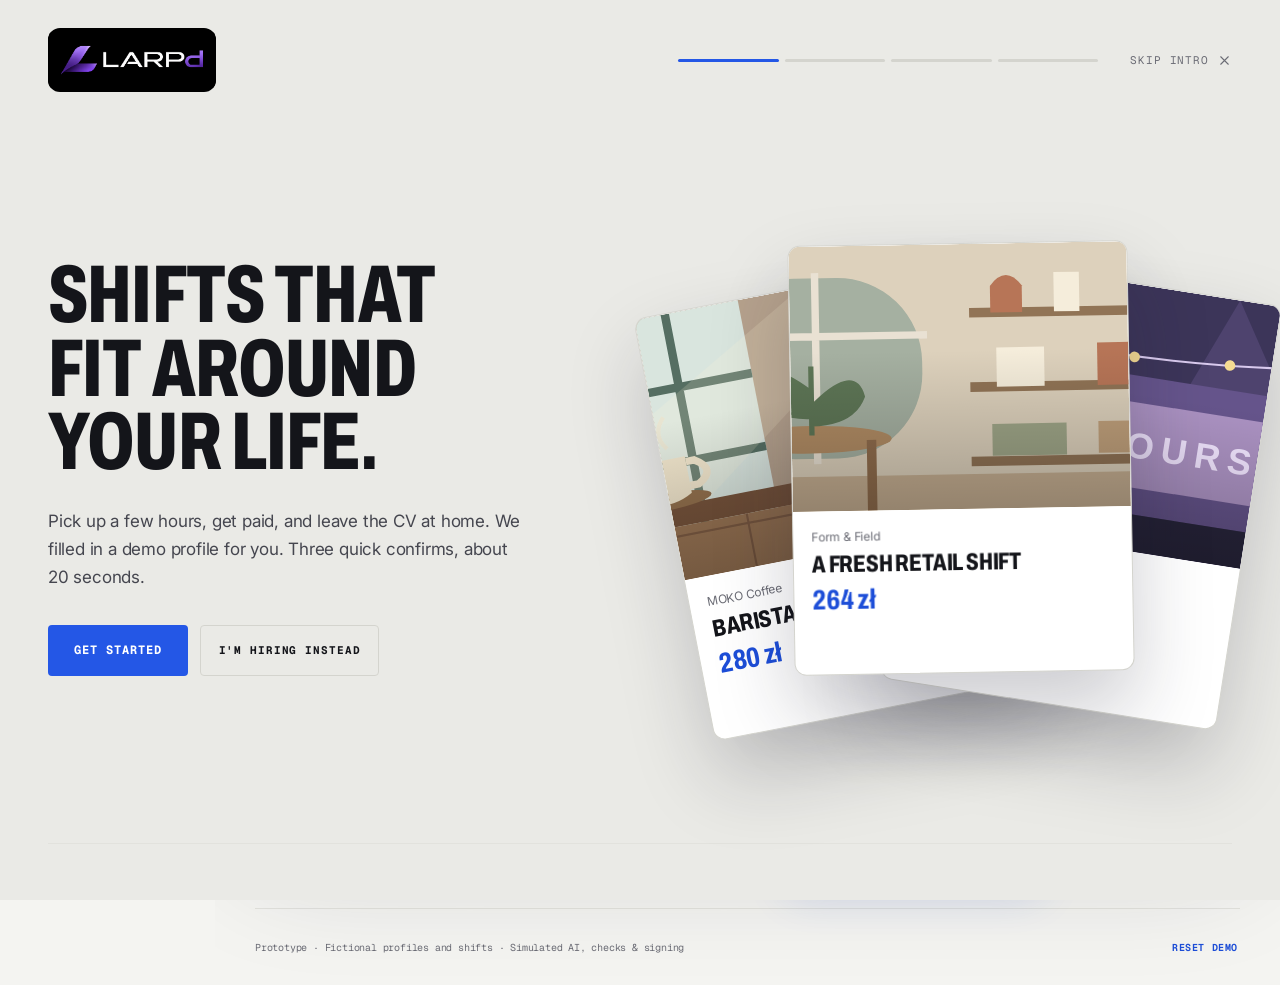
==== Jobex-prototype.html @ c3010f40 "Draw phone hero decoration without iOS emoji rendering" ====
<!doctype html><html lang="en"><head><meta charset="utf-8"><meta name="viewport" content="width=device-width,initial-scale=1"><meta name="theme-color" content="#f4f4f1"><script>let jobexTheme=null;try{jobexTheme=localStorage.getItem('jobex-theme')}catch{}if(jobexTheme!=='dark')document.documentElement.dataset.theme='light'</script><link rel="preconnect" href="https://fonts.googleapis.com"><link rel="preconnect" href="https://fonts.gstatic.com" crossorigin><link rel="stylesheet" href="https://fonts.googleapis.com/css2?family=Archivo:wdth,wght@62..125,400..900&family=Geist+Mono:wght@400..700&family=Inter:wght@400..800&display=swap"><title>LARPd — Your next shift starts here.</title><style>
:root{--bg:#f6f5fa;--white:#fff;--ink:#232136;--muted:#858294;--purple:#7657e8;--pale:#eeebfc;--lime:#d8fa83;--border:#e9e7ef;--green:#3b7254;--radius:22px}*{box-sizing:border-box}body{margin:0;background:var(--bg);font-family:Inter,-apple-system,BlinkMacSystemFont,'Segoe UI',sans-serif;color:var(--ink);font-size:14px;letter-spacing:-.2px}button,input,textarea,select{font:inherit}button{cursor:pointer;border:0;color:inherit}button:disabled{opacity:.45;cursor:not-allowed}button:focus-visible,a:focus-visible{outline:3px solid #9c7fff;outline-offset:4px}button,a,input,select,textarea{-webkit-tap-highlight-color:transparent}a{color:var(--purple)}h1,h2,h3,p{margin-top:0}h1{font-size:38px;line-height:1.15;letter-spacing:-1.8px;font-weight:750;margin-bottom:12px}h2{font-size:23px;letter-spacing:-.8px}h3{font-size:16px;letter-spacing:-.4px}p{line-height:1.6}svg{display:block}.icon{width:20px;height:20px;display:inline-block;vertical-align:middle;flex-shrink:0;fill:none;stroke:currentColor;stroke-width:1.7;stroke-linecap:round;stroke-linejoin:round}.app-shell{display:grid;grid-template-columns:215px 1fr;min-height:100vh}.sidebar{position:sticky;top:0;height:100vh;border-right:1px solid var(--border);padding:35px 22px 22px;display:flex;flex-direction:column;background:white}.logo{font-size:33px;font-weight:850;letter-spacing:-1.8px;display:flex;align-items:center;gap:7px}.logo-mark{width:32px;height:34px;background:var(--purple);border-radius:9px;display:grid;place-items:center;color:var(--lime);transform:rotate(-9deg);font-size:26px}.side-label{font-size:10px;letter-spacing:1.7px;color:#a3a0ad;font-weight:700;margin:48px 12px 16px}.nav{display:flex;flex-direction:column;gap:6px}.nav button{background:transparent;padding:13px 14px;display:flex;gap:12px;align-items:center;color:#817d90;text-align:left;border-radius:12px;font-size:13px;font-weight:600}.nav button.active{background:var(--pale);color:var(--purple)}.nav-count{margin-left:auto;background:var(--purple);color:white;font-size:10px;padding:3px 6px;border-radius:6px}.side-note{margin-top:auto;border-radius:16px;background:#f4f1ff;padding:17px;font-size:12px;line-height:1.6}.side-note strong{display:block;margin:8px 0}.side-note p{color:var(--muted);margin:0}.identity{display:flex;gap:10px;align-items:center;border-top:1px solid var(--border);padding-top:20px;margin-top:20px;font-size:12px}.avatar{background:#e9d9c8;color:#6b5449;border-radius:50%;display:grid;place-items:center;font-weight:700;width:38px;height:38px;flex-shrink:0}.identity small{display:block;color:var(--muted);font-size:10px;margin-top:4px}.workspace{min-width:0}header{height:86px;padding:0 40px;display:flex;align-items:center;justify-content:space-between;gap:18px;border-bottom:1px solid var(--border);background:#ffffffb8}.breadcrumb{font-size:12px;color:var(--muted)}.breadcrumb b{color:var(--ink);font-weight:500}.role-toggle{background:#eeedf3;display:flex;padding:4px;border-radius:11px;gap:4px}.role-toggle button{padding:9px 15px;border-radius:8px;background:transparent;font-size:12px;color:var(--muted);font-weight:600}.role-toggle button.active{background:white;box-shadow:0 2px 5px #2421300b;color:var(--ink)}.top-actions{display:flex;align-items:center;gap:20px}.reset-top{gap:7px}.reset-top .icon{width:16px;height:16px}.live-label{font-size:10px;color:#817c8d;letter-spacing:1px;white-space:nowrap}.live-label:before{content:'';display:inline-block;width:6px;height:6px;background:#a6bc6a;border-radius:50%;margin-right:7px}main{max-width:1400px;margin:auto;padding:35px 40px}.heading{display:flex;align-items:center;justify-content:space-between;gap:15px;margin-bottom:27px}.heading p{color:var(--muted);font-size:13px;margin:0}.eyebrow{text-transform:uppercase;letter-spacing:1.7px;font-size:10px;font-weight:750;color:var(--purple);margin-bottom:12px;display:block}.button{padding:12px 18px;background:var(--purple);color:white;border-radius:10px;font-weight:600;display:inline-flex;align-items:center;justify-content:center;gap:8px;font-size:12px;line-height:1.4}.button.light{background:white;color:var(--ink);border:1px solid var(--border)}.button.lime{background:var(--lime);color:#27331c}.button.subtle{background:var(--pale);color:var(--purple)}.button.dark{background:var(--ink);color:white}.button.small{padding:8px 12px;font-size:11px}.button.full{width:100%}.text-button{background:none;color:var(--purple);font-weight:650;font-size:11px;padding:5px 0}.discovery{display:grid;grid-template-columns:minmax(360px,1fr) 290px;gap:28px;max-width:1060px}.feed{min-width:0}.filterbar{display:flex;gap:7px;margin-bottom:20px;flex-wrap:wrap}.chip{border:1px solid var(--border);background:white;color:#777181;border-radius:22px;padding:9px 15px;font-size:11px;display:inline-flex;align-items:center;gap:5px}.chip.active{background:var(--ink);color:white;border-color:var(--ink)}.job-wrap{max-width:540px;margin:auto;position:relative;padding-bottom:9px}.job-wrap:after{content:'';position:absolute;bottom:0;left:15px;right:15px;height:30px;background:#e9e4f6;border:1px solid #ddd7eb;border-radius:0 0 23px 23px;z-index:0}.job-card{position:relative;z-index:1;background:white;border-radius:var(--radius);overflow:hidden;border:1px solid var(--border);box-shadow:0 12px 30px #2a20400a;touch-action:pan-y}.scene{height:220px;background:#e1c9ad;position:relative;overflow:hidden}.scene>svg{width:100%;height:100%}.scene-top{position:absolute;top:16px;left:18px;right:18px;display:flex;align-items:center;justify-content:space-between;gap:10px}.badge{font-size:10px;font-weight:650;border-radius:6px;padding:7px 10px;display:inline-flex;gap:5px;align-items:center;background:var(--pale);color:var(--purple)}.badge.white{background:#fffef3eb;color:#4f4b36}.badge.green{background:#edf5e7;color:var(--green)}.badge.lime{background:var(--lime);color:#344820}.badge.orange{background:#fff1df;color:#a37032}.scene-caption{position:absolute;bottom:14px;left:18px;color:#fff9eb;font-size:10px;letter-spacing:2px;font-weight:700}.save-btn{width:32px;height:32px;background:#ffffffec;border-radius:50%;display:grid;place-items:center;color:var(--ink)}.card-content{padding:23px 25px 20px}.company{display:flex;gap:8px;align-items:center;color:#8a8593;font-size:11px;margin-bottom:10px}.company .icon{width:14px;height:14px;color:var(--purple)}.job-title{display:flex;justify-content:space-between;gap:15px;align-items:start}.job-title h2{font-size:29px;margin-bottom:8px;line-height:1.1}.rate{font-size:25px;font-weight:750;white-space:nowrap;letter-spacing:-1px}.rate small{font-size:10px;display:block;color:var(--muted);font-weight:400;letter-spacing:0;text-align:right;margin-top:4px}.meta{display:flex;flex-wrap:wrap;gap:15px;color:#7f788c;font-size:11px;margin-top:10px}.meta span{display:flex;gap:6px;align-items:center}.meta .icon{width:15px;height:15px}.job-info{display:grid;grid-template-columns:1fr 1fr;background:#faf9fc;border:1px solid #f1eff5;border-radius:12px;margin:18px 0 15px;padding:14px}.job-info>div+div{border-left:1px solid var(--border);padding-left:18px}.mini-label{font-size:10px;color:var(--muted);display:block;margin-bottom:6px}.job-info b{font-size:12px}.taglist{display:flex;flex-wrap:wrap;gap:6px}.tag{font-size:10px;border:1px solid var(--border);border-radius:5px;padding:5px 8px;color:#827b8c}.ai-reason{font-size:11px;background:#f4f1fe;color:#75678f;display:flex;gap:8px;line-height:1.5;padding:11px 13px;border-radius:9px;margin-top:17px}.ai-reason .icon{color:var(--purple);width:17px;height:17px;margin-top:2px}.swipe-actions{display:flex;justify-content:center;align-items:center;gap:20px;margin-top:24px}.round{border:1px solid var(--border);border-radius:50%;width:52px;height:52px;display:grid;place-items:center;background:white;box-shadow:0 3px 5px #21113103}.round.like{width:64px;height:64px;background:var(--purple);border-color:var(--purple);color:white;box-shadow:0 7px 20px #7657e832}.round.like .icon{width:28px;height:28px}.round.skip .icon{width:24px;height:24px}.action-label{font-size:9px;color:var(--muted);text-align:center;margin-top:9px}.swipe-hint{text-align:center;margin:17px 0;color:#a19aac;font-size:10px}.panel{background:white;border:1px solid var(--border);border-radius:18px;padding:22px}.panel+.panel{margin-top:18px}.panel-head{display:flex;justify-content:space-between;align-items:center;gap:8px;margin-bottom:20px}.panel-head h3{margin:0}.availability{background:#f0edfb;border-color:#e5dff6}.switch{width:35px;height:21px;background:#b6b0c1;border-radius:20px;padding:3px;display:flex;align-items:center}.switch span{display:block;background:white;width:15px;height:15px;border-radius:50%;box-shadow:0 1px 3px #0002}.switch.on{background:var(--purple);justify-content:flex-end}.availability h3{font-size:14px}.status-line{display:flex;align-items:center;gap:7px;color:var(--purple);font-size:11px;margin-bottom:15px}.dot{width:6px;height:6px;border-radius:50%;background:currentColor}.schedule-line{display:flex;justify-content:space-between;font-size:11px;padding:10px 0;border-bottom:1px solid #e3ddef}.schedule-line:last-of-type{border:0}.panel-note{font-size:10px;line-height:1.6;color:var(--muted);margin:12px 0 0}.fit-row{display:flex;gap:12px;align-items:flex-start;margin-bottom:17px}.fit-row:last-child{margin:0}.fit-icon{background:#f5f4f9;border-radius:9px;padding:8px;color:var(--purple)}.fit-row b{font-size:11px;display:block;margin-bottom:4px}.fit-row p{font-size:10px;color:var(--muted);margin:0;line-height:1.5}.tip-panel{background:#262239;color:white;position:relative;overflow:hidden}.tip-panel h3{font-size:18px;line-height:1.4;margin:12px 0}.tip-panel p{font-size:11px;color:#bcb5cc}.tip-panel .eyebrow{color:var(--lime);font-size:9px}.tip-panel:after{content:'✳';position:absolute;right:-12px;bottom:-47px;font-size:150px;color:#39324e;z-index:0}.tip-panel>*{position:relative;z-index:1}.bottom-strip{display:flex;justify-content:space-between;align-items:center;margin-top:28px;border-top:1px solid var(--border);padding-top:20px;font-size:10px;color:var(--muted);gap:20px}.bottom-strip button{font-size:10px}.empty{padding:70px 28px;text-align:center;background:white;border:1px dashed #d9d2e9;border-radius:20px}.empty h2{margin-top:15px}.empty p{color:var(--muted);font-size:13px;max-width:400px;margin:0 auto 20px}.empty-symbol{width:64px;height:64px;background:var(--pale);color:var(--purple);border-radius:20px;display:grid;place-items:center;margin:auto}.empty-symbol .icon{width:30px;height:30px}.stat-grid{display:grid;grid-template-columns:repeat(4,1fr);gap:16px;margin-bottom:25px}.stat{background:white;border:1px solid var(--border);border-radius:16px;padding:20px}.stat .value{font-size:27px;font-weight:750;margin:12px 0 7px}.stat small{color:var(--muted);font-size:10px}.stat em{font-size:10px;color:var(--purple);font-style:normal}.employer-grid{display:grid;grid-template-columns:1fr 310px;gap:24px}.request-row{padding:18px 0;border-bottom:1px solid var(--border);display:flex;justify-content:space-between;align-items:center;gap:12px}.request-row:first-child{padding-top:0}.request-row:last-child{border:0;padding-bottom:0}.request-row h3{margin:0 0 6px;font-size:14px}.request-row p{margin:0;font-size:11px;color:var(--muted)}.row-actions{display:flex;gap:8px;align-items:center;flex-wrap:wrap}.studio{display:grid;grid-template-columns:1.05fr .95fr;gap:26px}.studio textarea{min-height:170px;resize:vertical;line-height:1.7}.input-label{font-size:11px;font-weight:650;display:block;margin:16px 0 8px}input,textarea,select{width:100%;padding:11px 12px;border-radius:9px;border:1px solid #dedbe7;color:var(--ink);background:#fcfbfe;outline:none}input:focus,textarea:focus,select:focus{border-color:var(--purple);box-shadow:0 0 0 3px #7657e813}input[type=checkbox]{width:auto;accent-color:var(--purple)}input[type=range]{padding:0;accent-color:var(--purple)}.field-grid{display:grid;grid-template-columns:1fr 1fr;gap:0 14px}.draft-box{background:#faf9fd;border:1px dashed #d3cce5;border-radius:15px;padding:25px;min-height:300px}.example-chips{display:flex;gap:7px;flex-wrap:wrap;margin:12px 0}.example-chips button{background:var(--pale);color:var(--purple);border-radius:6px;font-size:10px;padding:7px 9px}.candidate{display:flex;gap:16px;padding:20px 0;border-bottom:1px solid var(--border);align-items:flex-start}.candidate:last-child{border:0}.candidate .avatar{width:48px;height:48px}.candidate-body{flex:1}.candidate h3{margin:0 0 6px;font-size:14px}.candidate p{font-size:11px;color:var(--muted);margin:0 0 9px}.score{font-size:19px;color:var(--purple);font-weight:750;text-align:right}.score small{display:block;font-size:9px;color:var(--muted);font-weight:400;margin-top:5px}.match-grid{display:grid;grid-template-columns:repeat(2,1fr);gap:18px}.match-card h3{margin:16px 0 7px;font-size:20px}.match-card p{font-size:12px;color:var(--muted)}.match-card .button{margin-top:15px}.progress{height:6px;border-radius:5px;background:#eeebf5;overflow:hidden;margin:18px 0 8px}.progress span{display:block;height:100%;background:var(--purple);border-radius:5px}.profile-grid{display:grid;grid-template-columns:1fr 1fr;gap:25px}.check-row{display:flex;gap:8px;align-items:center;font-size:12px;margin:12px 0;line-height:1.5}.check-row input{flex-shrink:0}.steps{display:flex;gap:10px;margin:20px 0}.steps span{flex:1;background:#f1edf8;border-radius:7px;padding:10px;font-size:10px;text-align:center;color:#8a7e9c}.steps span.done{background:#e9f3df;color:var(--green)}dialog{border:1px solid var(--border);border-radius:23px;width:600px;max-width:94vw;max-height:90vh;padding:28px;color:var(--ink);box-shadow:0 25px 100px #17102430}dialog::backdrop{background:#20192d80;backdrop-filter:blur(5px)}.modal-head{display:flex;justify-content:space-between;gap:20px;align-items:flex-start;margin-bottom:17px}.modal-head h2{margin:0;font-size:24px}.close{padding:7px;background:#f1eff6;border-radius:50%;display:grid;place-items:center}.close .icon{width:17px;height:17px}.messages{max-height:260px;overflow:auto;display:flex;flex-direction:column;gap:10px;margin:20px 0}.bubble{align-self:flex-start;max-width:85%;background:#f0edf7;padding:12px 15px;border-radius:14px 14px 14px 3px;font-size:12px;line-height:1.6}.bubble.self{align-self:flex-end;background:var(--purple);color:white;border-radius:14px 14px 3px 14px}.bubble small{display:block;font-size:9px;opacity:.7;margin-bottom:5px}.message-form{display:flex;gap:8px}.contract-box{background:#faf9fc;border:1px solid var(--border);padding:20px;border-radius:13px;font-size:12px;line-height:1.7}.contract-row{display:flex;justify-content:space-between;gap:20px;padding:8px 0;border-bottom:1px solid var(--border)}.contract-row span{color:var(--muted)}.contract-row b{text-align:right;font-weight:600}.warning{font-size:10px;line-height:1.6;color:#857347;background:#faf4e7;padding:11px;border-radius:8px;margin:15px 0}.toast{position:fixed;left:50%;bottom:25px;transform:translateX(-50%);background:#282337;color:white;box-shadow:0 8px 30px #241b3d30;border-radius:12px;padding:14px 22px;z-index:10;font-size:12px;max-width:90vw;line-height:1.5}.rating-buttons{display:flex;gap:8px;margin:18px 0}.rating-buttons button{font-size:25px;background:#f3f0fa;border-radius:9px;width:45px;height:45px;color:#a79caf}.rating-buttons button.selected{background:#eee6ff;color:var(--purple)}.analytics-bars>div{display:grid;grid-template-columns:100px 1fr 35px;align-items:center;gap:15px;margin:20px 0;font-size:11px}.analytics-bars .progress{margin:0;height:13px}.mobile-brand{display:none}.mobile-nav{display:none}.duration{font-size:10px;color:var(--muted)}.fade{animation:fade .3s ease}@keyframes fade{from{opacity:0;transform:translateY(7px)}to{opacity:1;transform:translateY(0)}}@media(min-width:1450px){main{padding-top:43px}.scene{height:250px}.discovery{gap:40px;grid-template-columns:minmax(400px,1fr) 310px}}@media(max-width:1100px){.app-shell{grid-template-columns:175px 1fr}.sidebar{padding:30px 14px}.discovery{grid-template-columns:minmax(300px,1fr) 245px;gap:19px}main{padding:27px 25px}header{padding:0 25px}.live-label{display:none}.panel{padding:18px}.employer-grid{grid-template-columns:1fr}.studio{grid-template-columns:1fr 1fr}.heading h1{font-size:32px}}@media(max-width:900px){.app-shell{grid-template-columns:75px 1fr}.sidebar{padding:25px 10px}.sidebar .logo{justify-content:center}.logo-word,.side-label,.nav-label,.side-note,.identity,.nav-count{display:none}.nav{margin-top:50px}.nav button{justify-content:center;padding:15px}.discovery{grid-template-columns:1fr 230px;gap:18px}.card-content{padding:20px}.job-title h2{font-size:25px}.rate{font-size:22px}.scene{height:200px}.stat-grid{grid-template-columns:repeat(2,1fr)}}@media(max-width:720px){.app-shell{display:block}.sidebar{display:none}header{height:73px;padding:0 18px}.breadcrumb{display:none}.mobile-brand{display:flex;font-size:24px}.mobile-brand .logo-mark{width:25px;height:27px;font-size:21px}.role-toggle button{padding:8px 11px;font-size:11px}.top-actions{gap:8px}.reset-top{width:44px;padding:0;gap:0}.reset-top .reset-label{display:none}.reset-top .icon{width:18px;height:18px}main{padding:25px 17px 85px}.heading{align-items:flex-start;margin-bottom:22px}.heading h1{font-size:30px;letter-spacing:-1.3px}.heading p{font-size:12px}.heading>.button{padding:10px;font-size:10px}.heading>.button .icon{width:14px}.eyebrow{font-size:9px}.discovery{display:flex;flex-direction:column}.discovery>aside{display:grid;grid-template-columns:1fr 1fr;gap:12px}.discovery>aside .panel{margin:0}.discovery>aside .tip-panel{grid-column:1/-1}.scene{height:215px}.job-card{max-width:500px;margin:auto}.filterbar{gap:6px}.chip{font-size:10px;padding:9px 12px}.panel{padding:18px}.mobile-nav{display:flex;position:fixed;bottom:0;left:0;right:0;z-index:4;background:#fff;border-top:1px solid var(--border);justify-content:space-around;padding:10px 5px max(10px,env(safe-area-inset-bottom))}.mobile-nav button{display:flex;align-items:center;flex-direction:column;gap:5px;background:transparent;font-size:9px;color:var(--muted);padding:3px 10px}.mobile-nav button.active{color:var(--purple)}.studio,.profile-grid,.match-grid{grid-template-columns:1fr}.stat{padding:15px}.stat-grid{gap:10px}.stat .value{font-size:24px}.request-row{align-items:flex-start;flex-direction:column}.candidate{gap:10px}.candidate .avatar{width:36px;height:36px}.bottom-strip{align-items:flex-start;font-size:9px}.job-info{padding:12px}.contract-row{font-size:11px;gap:8px}dialog{padding:22px}.field-grid{gap:0 10px}.schedule-line{font-size:10px}.fit-row{gap:8px}.fit-icon{padding:6px}.discovery>aside .panel-head h3{font-size:12px}}

.larp-hero{background:#20212b;color:#fff;border-radius:24px;padding:32px;position:relative;overflow:hidden;margin-bottom:24px}.larp-hero:after{content:'✳';position:absolute;font-size:280px;right:-30px;top:-70px;color:#d8fa8318;pointer-events:none}.larp-hero h1{max-width:650px;font-size:40px}.larp-hero .eyebrow{color:#d8fa83}.larp-hero p{color:#c4c1cf}.larp-number{font-size:65px;font-weight:850;letter-spacing:-4px;color:#d8fa83}.larp-layout{display:grid;grid-template-columns:1.5fr 1fr;gap:22px}.larp-goal{background:#f0edfb;border-radius:12px;padding:14px;margin-top:16px;font-size:12px}.larp-goal strong{display:block;font-size:17px;margin:6px 0}.larp-goal small{display:block;color:#82798f;line-height:1.5}.larp-jobs{display:grid;grid-template-columns:repeat(3,1fr);gap:15px;margin:22px 0}.larp-job{border:1px solid var(--border);background:#fff;border-radius:18px;overflow:hidden}.larp-art{height:145px;background:radial-gradient(ellipse at 75% 20%,#b8a4ed,transparent 55%),linear-gradient(135deg,#242032,#64516d);display:flex;align-items:end;padding:20px;color:#d8fa83;font-size:48px}.larp-job:nth-child(2) .larp-art{background:radial-gradient(ellipse at 25% 20%,#e7b17e,transparent 55%),#32302b}.larp-job:nth-child(3) .larp-art{background:radial-gradient(ellipse at 75% 10%,#75a9b6,transparent 55%),#203139}.larp-job-body{padding:20px}.larp-job h3{font-size:20px}.larp-job p{color:var(--muted);font-size:12px}.story{max-width:310px;min-height:480px;margin:16px auto;padding:28px;border-radius:22px;background:radial-gradient(ellipse at 100% 20%,#8963de99,transparent 60%),#191820;color:white;display:flex;flex-direction:column;justify-content:space-between;position:relative;overflow:hidden}.story.lime{background:radial-gradient(ellipse at 80% 20%,#c3e786,transparent 65%),#dcf7b3;color:#202623}.story .story-title{font-size:49px;line-height:.96;letter-spacing:-3px;font-weight:850;margin:30px 0}.story .story-ring{width:140px;height:140px;border:1px solid currentColor;border-radius:50%;display:grid;place-content:center;transform:rotate(-12deg);font-size:28px;font-weight:800;margin:15px auto}.story small{letter-spacing:2px;font-size:9px}.story p{font-size:12px}.story .story-bottom{border-top:1px solid #ffffff55;padding-top:15px;display:flex;justify-content:space-between}.larp-admin{margin-top:25px;border:1px dashed #c1b6dc;border-radius:14px;padding:20px;background:#f8f5ff}.larp-admin summary{cursor:pointer;font-weight:650}.larp-admin form{display:flex;align-items:end;gap:10px;flex-wrap:wrap}.larp-admin input{max-width:220px}.larp-goals{display:flex;gap:10px;flex-wrap:wrap;margin:15px 0}.larp-goals button{border:1px solid var(--border);border-radius:12px;padding:13px;background:#fff}.larp-goals button.active{background:var(--pale);border-color:var(--purple)}@media(max-width:720px){.larp-layout,.larp-jobs{grid-template-columns:1fr}.larp-hero{padding:24px}.larp-hero h1{font-size:36px}.mobile-nav button{font-size:9px}.larp-number{font-size:52px}}

.lore-studio{margin:24px 0;display:grid;grid-template-columns:1.2fr 1fr;gap:20px}.lore-console{background:#eeebfc;padding:26px;border-radius:20px}.lore-caption{font-size:25px;letter-spacing:-.8px;line-height:1.3;min-height:100px;margin:20px 0}.lore-scale{display:flex;justify-content:space-between;font-size:11px;margin:12px 0}.lore-level{font-size:10px;letter-spacing:2px;color:var(--purple);font-weight:750}.lore-title-list{display:flex;flex-wrap:wrap;gap:8px;margin-top:18px}.lore-title-list button{padding:10px 13px;border:1px solid var(--border);border-radius:10px;background:white;text-align:left;font-size:12px}.lore-title-list button.active{background:var(--ink);color:var(--lime)}.lore-timeline{border-left:2px solid #ddd5f4;margin:18px 0 12px 9px;padding-left:24px}.lore-entry{position:relative;padding:4px 0 24px}.lore-entry:before{content:'';position:absolute;left:-31px;top:8px;width:12px;height:12px;border-radius:50%;background:var(--purple);border:2px solid white}.lore-entry h3{margin:8px 0;font-size:18px}.lore-entry p{font-size:12px;color:var(--muted)}.lore-arc{border-radius:14px;background:#252435;color:#fff;padding:20px;margin-top:18px}.lore-arc .eyebrow{color:var(--lime)}@media(max-width:720px){.lore-studio{grid-template-columns:1fr}.lore-caption{font-size:22px}}

/* Usability pass: readable secondary text, comfortable targets, visible focus. */
:root{--muted:#686374;--purple:#6340d5}html{scroll-padding-bottom:100px}button,input,select,textarea,summary{scroll-margin:90px 0 110px}button:focus-visible,summary:focus-visible,input:focus-visible,select:focus-visible,textarea:focus-visible{outline:3px solid #5130ae;outline-offset:3px}.panel-note,.duration,.mini-label,.tag,.company,.meta,.swipe-hint{font-size:12px;color:#686374}.eyebrow{font-size:11px}.button,.chip{min-height:44px}.text-button{min-height:36px;padding:8px 2px}.save-btn,.close{width:44px;height:44px}.switch{min-width:44px;min-height:28px}.identity small{max-width:128px;line-height:1.4;overflow-wrap:anywhere}.skip-link{position:fixed;top:-100px;left:15px;background:white;color:#32205d;padding:14px;z-index:30;border:2px solid var(--purple)}.skip-link:focus{top:10px}.search-tools{display:flex;gap:12px;align-items:end;margin-bottom:22px;flex-wrap:wrap}.search-tools>div:first-child{flex:1;min-width:200px}.search-tools label{display:block;font-size:12px;font-weight:600;margin-bottom:7px}.search-tools select{min-height:44px}.job-title h2{overflow-wrap:anywhere}.larp-goal{margin-top:18px}.larp-goal small{color:#686374}.lore-level{line-height:1.5}.nav button,.mobile-nav button{color:#686374}.toast{max-width:min(90vw,460px);line-height:1.6}.mobile-nav{padding-bottom:env(safe-area-inset-bottom)}@media(max-width:720px){input,textarea,select{font-size:16px}.toast{bottom:calc(88px + env(safe-area-inset-bottom))}.mobile-nav button{min-height:58px;min-width:44px}main{padding-bottom:calc(110px + env(safe-area-inset-bottom))}.search-tools>div{width:100%}.search-tools>.button{flex:1}.heading{flex-wrap:wrap}.job-title h2{font-size:24px}.discovery>aside{grid-template-columns:1fr}.lore-title-list button{min-height:44px}dialog{padding:20px;max-height:85dvh}.story{min-height:440px}.story .story-title{font-size:42px}}@media(prefers-reduced-motion:reduce){*,*:before,*:after{animation:none!important;transition:none!important;scroll-behavior:auto!important}}
.search-disclosure{margin:0 0 20px;border:1px solid var(--border);border-radius:12px;background:white;padding:12px 16px}.search-disclosure summary{cursor:pointer;min-height:24px;font-weight:600;font-size:13px}.search-disclosure .search-tools{margin:16px 0 0}
.payday-hero{background:#152f30;color:#fff;padding:30px;border-radius:22px;margin-bottom:24px;display:grid;grid-template-columns:1fr auto;gap:24px;align-items:center}.payday-hero .eyebrow{color:#b8edc5}.payday-hero h1{font-size:43px;max-width:550px}.payday-hero p{color:#c2d9d2;max-width:560px}.payday-orbit{width:155px;height:155px;border:1px solid #94c5af66;border-radius:50%;display:grid;place-content:center;text-align:center;background:radial-gradient(circle,#c2f5cd15,transparent)}.payday-orbit b{font-size:36px;color:#d8fa83}.payday-orbit small{font-size:10px;letter-spacing:1px;margin-top:8px}.payday-grid{display:grid;grid-template-columns:300px 1fr;gap:24px;align-items:start}.payday-controls{position:sticky;top:20px}.payday-stats{display:grid;grid-template-columns:repeat(3,1fr);gap:10px;margin:18px 0}.payday-stats>div{background:#f4f7f5;padding:16px;border-radius:12px}.payday-stats b{display:block;font-size:23px}.payday-stats small{display:block;color:var(--muted);font-size:11px;margin-top:5px}.payday-row{display:grid;grid-template-columns:1fr auto;gap:14px;padding:18px 0;border-bottom:1px solid var(--border)}.payday-row:last-child{border-bottom:0}.payday-row>.badge,.payday-row>.button{align-self:center}.payday-orbit small{font-size:9px;letter-spacing:.5px}.payday-row h3{margin:0 0 8px}.payday-row p{margin:0;font-size:12px;color:var(--muted)}.payday-row .row-actions{margin-top:12px}.payday-date{font-size:11px;font-weight:750;letter-spacing:1px;color:#326354;margin-top:24px}.payday-note{background:#f0f5ef;border:1px solid #d5e3d1;border-radius:12px;padding:15px;font-size:12px;line-height:1.6}.payday-empty{padding:25px;text-align:center;border:1px dashed #c6d6cd;border-radius:12px;color:#5a7065}.mobile-nav{overflow-x:auto;justify-content:space-around}.mobile-nav button{flex:1;white-space:nowrap}@media(max-width:900px){.payday-grid{grid-template-columns:1fr}.payday-controls{position:static}}@media(max-width:720px){.payday-hero{padding:24px;grid-template-columns:1fr}.payday-hero h1{font-size:34px}.payday-orbit{display:none}.payday-stats>div{padding:12px}.payday-stats b{font-size:20px}.mobile-nav button{font-size:8px;padding-left:4px;padding-right:4px;min-width:48px}.payday-row{grid-template-columns:1fr}.payday-row>.badge{justify-self:start}}
.goal-story-ring{position:relative;width:180px;height:180px;margin:20px auto;color:#d8fa83}.story.lime .goal-story-ring{color:#27523a}.goal-story-ring svg{width:100%;height:100%;display:block}.goal-story-ring>div{position:absolute;inset:0;display:flex;align-items:center;justify-content:center;flex-direction:column}.goal-story-ring b{font-size:clamp(21px,5vw,32px);letter-spacing:-1px;max-width:145px;overflow-wrap:anywhere;text-align:center}.goal-story-ring small{font-size:8px;letter-spacing:1px;margin-top:7px}.goal-story-label{text-align:center}.goal-story-label>b{font-size:18px}.goal-story-label p{margin:8px 0}.goal-story-label small{font-size:8px;letter-spacing:1px}/* Compact 9:16 story preview: sized like a share card rather than a full page. */.story{width:min(240px,100%);max-width:none;min-height:0;aspect-ratio:9/16;margin:12px auto;padding:14px;border-radius:18px}.story .story-title{font-size:30px;line-height:.92;letter-spacing:-2px;margin:10px 0 6px}.story small{font-size:7px;letter-spacing:1.4px}.story p{font-size:9px;line-height:1.35;margin:5px 0}.story .story-bottom{padding-top:9px;align-items:flex-end;gap:8px}.goal-story-ring{width:112px;height:112px;margin:6px auto}.goal-story-ring b{font-size:19px;max-width:90px;letter-spacing:-.5px}.goal-story-ring small{font-size:6px;letter-spacing:.7px;margin-top:3px}.goal-story-label>b{font-size:12px}.goal-story-label p{margin:3px 0}.goal-story-label small{font-size:6px;letter-spacing:.7px}.goal-story-label p:last-child{font-size:7px!important;line-height:1.25!important;margin-top:4px!important}@media(max-width:720px){.story{min-height:0}}.brand-lockup{overflow:hidden;border-radius:12px;background:#000;flex-shrink:0}.brand-logo-image{display:block;width:168px;height:64px;background:#000 url("assets/larpd-logo-new.png") center/contain no-repeat}.mobile-brand.brand-lockup{display:none}.mobile-brand .brand-logo-image{width:105px;height:40px}@media(max-width:720px){.mobile-brand.brand-lockup{display:flex}.sidebar .brand-logo-image{display:none}}</style><style id="night-theme">
/* Night theme: dark editorial look (Archivo display, Geist Mono labels, hairline borders). Overrides the original light palette. */
:root{--bg:#0e0f12;--bg-deep:#0a0b0d;--surface:#16171b;--surface-2:#1e1f24;--white:var(--surface);--ink:#f2f1ee;--soft:#b4b3ba;--muted:#8f8e97;--border:#24252b;--line:#2f3037;--line-strong:#55565e;--accent:#2f62f0;--accent-text:#7ea3ff;--on-accent:#fff;--on-ink:#0b0b0c;--tint:#151a2b;--tint-line:#27324f;--purple:var(--accent-text);--pale:var(--tint);--lime:var(--accent);--green:#9ad6a4;--success-bg:#12251a;--warn:#f2c47c;--warn-bg:#2a2112;--danger:#ff7070;--danger-text:#ff9a9a;--danger-bg:#3a1f22;--sh:#0008;--sh-strong:#000c;--radius:12px;--display:Archivo,'Inter',system-ui,sans-serif;--mono:'Geist Mono',ui-monospace,SFMono-Regular,Menlo,Consolas,monospace;color-scheme:dark}
:root[data-theme=light]{--bg:#f4f4f1;--bg-deep:#eaeae6;--surface:#fff;--surface-2:#efefec;--ink:#14151a;--soft:#45464f;--muted:#6b6c75;--border:#e2e2dd;--line:#d4d4ce;--line-strong:#a9a9a2;--accent:#2457e6;--accent-text:#1d4ed8;--on-accent:#fff;--on-ink:#fff;--tint:#eaf0ff;--tint-line:#c9d6fb;--green:#1f7a45;--success-bg:#e3f3e8;--warn:#8a5a00;--warn-bg:#fbf0d9;--danger:#d93838;--danger-text:#b42323;--danger-bg:#fde7e7;--sh:#1a1d2e1f;--sh-strong:#1a1d2e38;color-scheme:light}
:root[data-theme=light] .deck-ghost svg{filter:saturate(.5);opacity:.45}
:root[data-theme=light] .deck-ghost{background:var(--surface-2)}
html.theme-anim *,html.theme-anim *:before,html.theme-anim *:after{transition:background-color .3s ease,color .3s ease,border-color .3s ease,fill .3s ease!important}
.theme-toggle{width:40px;height:40px;padding:0;border-radius:6px}
.theme-toggle .icon{width:18px;height:18px}
body{background:var(--bg);color:var(--ink)}
::selection{background:var(--accent);color:var(--on-accent)}
h1,h2,h3,.logo,.stat .value,.score,.rate{font-family:var(--display)}
h1{font-weight:650;letter-spacing:-.035em}h2{font-weight:620;letter-spacing:-.03em}
.eyebrow,.mini-label,.side-label,.live-label,.action-label,.scene-caption,.breadcrumb,.badge,.button,.chip,.tag,.nav-count,.text-button,.status-line,.bottom-strip,.swipe-hint{font-family:var(--mono)}
.eyebrow{color:var(--accent-text);letter-spacing:.14em;font-weight:500}
.panel-note,.duration,.mini-label,.tag,.company,.meta,.swipe-hint,.larp-goal small{color:var(--muted)}
.sidebar{background:var(--bg-deep);border-color:var(--border)}
.logo-mark{background:var(--accent);color:var(--on-accent);border-radius:6px}
.side-label{color:var(--muted)}
.nav button,.mobile-nav button{color:var(--muted);border-radius:6px}
.nav button:hover{color:var(--ink);background:var(--surface)}
.nav button.active{background:var(--surface);color:var(--ink);box-shadow:inset 2px 0 0 var(--accent)}
.nav-count{background:var(--accent);color:var(--on-accent);border-radius:3px}
.side-note{background:var(--surface);border:1px solid var(--border);border-radius:8px}
.avatar{background:var(--border);color:var(--ink)}
header{background:var(--bg);border-color:var(--border);position:sticky;top:0;z-index:6}
.breadcrumb b{color:var(--ink)}
.role-toggle{background:var(--surface);border:1px solid var(--border);border-radius:6px}
.role-toggle button{border-radius:4px;color:var(--muted)}
.role-toggle button.active{background:var(--ink);color:var(--on-ink);box-shadow:none}
.button{background:var(--ink);color:var(--on-ink);border-radius:4px;text-transform:uppercase;letter-spacing:.08em;font-weight:700;font-size:11px;transition:transform .15s,background .15s}
.button:hover:not(:disabled){transform:translateY(-1px)}
.button.light{background:transparent;color:var(--ink);border:1px solid var(--line)}
.button.light:hover{border-color:var(--line-strong)}
.button.subtle{background:var(--pale);color:var(--purple)}
.button.dark{background:var(--ink);color:var(--on-ink)}
.button.lime{background:var(--accent);color:var(--on-accent)}
.text-button{color:var(--accent-text);text-transform:uppercase;letter-spacing:.06em}
.chip{background:transparent;border-color:var(--line);color:var(--soft);border-radius:4px;text-transform:uppercase;letter-spacing:.06em}
.chip.active{background:var(--ink);color:var(--on-ink);border-color:var(--ink)}
.job-card,.panel,.stat,.empty,.larp-job,.search-disclosure,.lore-title-list button,.larp-goals button{background:var(--white);border-color:var(--border)}
.panel,.stat,.empty,.larp-job,.job-card{border-radius:10px}
.job-wrap:after{background:var(--surface);border-color:var(--border)}
.badge{background:var(--pale);color:var(--purple);border-radius:3px;text-transform:uppercase;letter-spacing:.06em}
.badge.white{background:#0b0c0ecc;color:var(--ink)}
.badge.green{background:var(--success-bg);color:var(--green)}
.badge.orange{background:var(--warn-bg);color:var(--warn)}
.badge.lime{background:var(--accent);color:var(--on-accent)}
.save-btn{background:#0b0c0ecc}
.job-info,.contract-box{background:var(--bg-deep);border-color:var(--border)}
.ai-reason{background:var(--tint);color:var(--accent-text)}
.round{background:var(--white);border-color:var(--line);color:var(--ink)}
.round.like{background:var(--accent);border-color:var(--accent-text);color:var(--on-accent);box-shadow:0 8px 30px color-mix(in srgb,var(--accent) 20%,transparent)}
.availability{background:var(--tint);border-color:var(--tint-line)}
.switch{background:var(--line)}.switch.on{background:var(--accent)}.switch span{background:var(--bg)}
.fit-icon{background:var(--surface-2);color:var(--accent-text)}
.tip-panel{background:#17152a;border-color:#2a2645}.tip-panel:after{color:#262241}
.empty{border-style:dashed;border-color:var(--line)}
.empty-symbol{background:var(--pale);color:var(--accent-text);border-radius:8px}
.stat .value{letter-spacing:-.03em}.stat em{color:var(--accent-text)}.score{color:var(--accent-text)}
input,textarea,select{background:var(--bg-deep);border-color:var(--line);color:var(--ink);border-radius:4px}
input:focus,textarea:focus,select:focus{border-color:var(--accent-text)}
.draft-box{background:var(--bg-deep);border-color:var(--line)}
.example-chips button{background:var(--pale);color:var(--purple)}
.progress{background:var(--border)}.progress span{background:var(--accent)}
.steps span{background:var(--surface);color:var(--muted)}.steps span.done{background:var(--success-bg);color:var(--green)}
.close{background:var(--surface-2);color:var(--ink)}
.bubble{background:var(--surface-2)}.bubble.self{background:var(--purple);color:var(--on-ink)}
.warning{background:var(--warn-bg);color:var(--warn)}
.toast{background:var(--ink);color:var(--on-ink);border-radius:6px;font-family:var(--mono);font-size:11px}
.rating-buttons button{background:var(--surface-2);color:var(--muted)}.rating-buttons button.selected{background:var(--tint);color:var(--accent-text)}
.mobile-nav{background:var(--bg-deep);border-color:var(--border)}
.larp-goal{background:var(--tint)}
.larp-admin{background:var(--tint);border-color:var(--tint-line)}
.larp-goals button.active{background:var(--pale);border-color:var(--purple)}
.lore-console{background:var(--tint)}
.payday-stats>div{background:var(--success-bg)}.payday-note{background:var(--success-bg);border-color:var(--line)}.payday-date{color:var(--green)}.payday-empty{border-color:var(--line);color:var(--green)}
dialog{background:var(--surface);border-color:var(--line);border-radius:12px;box-shadow:0 30px 120px var(--sh-strong)}
dialog::backdrop{background:var(--sh-strong);backdrop-filter:blur(6px)}
.bottom-strip{color:var(--muted)}
html{scrollbar-color:var(--line) var(--bg)}
input,textarea{caret-color:var(--accent-text)}
button:focus-visible,a:focus-visible,summary:focus-visible,input:focus-visible,select:focus-visible,textarea:focus-visible{outline:2px solid var(--accent);outline-offset:3px}
.rate,.stat .value,.score{font-variant-numeric:tabular-nums}
input[type=range]{accent-color:var(--accent-text);background:transparent;border:0;padding:0}
</style><style id="onboarding">
/* Onboarding intro */
body.ob-open{overflow:hidden}
#onboard{position:fixed;inset:0;z-index:40;overflow:auto;overflow-x:hidden;color:var(--ink);background:var(--bg-deep);animation:ob-fade .5s cubic-bezier(.16,1,.3,1) both}
#onboard.ob-leave{animation:ob-out .45s ease forwards}
.ob-shell{min-height:100%;display:grid;grid-template-rows:auto 1fr auto;max-width:1280px;margin:auto;padding:28px 48px 36px}
.ob-top{display:flex;align-items:center;gap:32px}
.ob-top .logo{font-size:28px}
.ob-progress{flex:1;display:flex;gap:6px;max-width:420px;margin-left:auto}
.ob-progress span{flex:1;height:3px;background:var(--line);border-radius:2px;transition:background .4s}
.ob-progress span.on{background:var(--accent)}
.ob-skip,.ob-back{background:none;color:var(--muted);font-family:var(--mono);font-size:11px;letter-spacing:.08em;text-transform:uppercase;display:inline-flex;align-items:center;gap:8px;padding:10px 0}
.ob-skip:hover,.ob-back:hover{color:var(--ink)}
.ob-skip .icon,.ob-back .icon{width:15px;height:15px}
.ob-body{display:grid;grid-template-columns:1.05fr 1fr;gap:72px;align-items:center;padding:40px 0}
.ob-body>*{animation:ob-up .5s cubic-bezier(.16,1,.3,1) both;will-change:transform,opacity}
#onboard h1{font-family:var(--display);font-stretch:68%;text-transform:uppercase;font-size:clamp(56px,6.4vw,96px);line-height:.9;letter-spacing:-.01em;font-weight:780;margin:0 0 28px;outline:none;text-wrap:balance;max-width:11ch}
.ob-lead{font-size:17px;line-height:1.65;color:var(--soft);max-width:46ch;margin:0 0 34px;text-wrap:pretty}
.ob-lead b{color:var(--ink)}
.ob-actions{display:flex;gap:12px;flex-wrap:wrap}
.ob-cta{padding:17px 26px;font-size:12px}
.ob-label{display:block;font-size:13px;font-weight:550;color:var(--soft);margin:24px 0 10px}
.ob-label b{color:var(--accent-text);font-weight:600;font-variant-numeric:tabular-nums}
.ob-input{font-size:18px;padding:15px 16px;max-width:460px;background:var(--bg)}
.ob-chips{display:flex;flex-wrap:wrap;gap:8px;max-width:560px}
.ob-chip{display:inline-flex;align-items:center;gap:8px;border:1px solid var(--line);background:var(--bg);color:var(--soft);border-radius:4px;padding:11px 14px;font-size:13px;font-weight:500;transition:background .15s,border-color .15s,color .15s}
.ob-chip .icon{width:14px;height:14px}
.ob-chip:hover{border-color:var(--line-strong);color:var(--ink)}
.ob-chip.on{background:var(--accent);border-color:var(--accent-text);color:var(--on-accent)}
.ob-grid2{display:grid;grid-template-columns:1fr 1fr;gap:20px;max-width:560px}
.ob-grid2 input[type=range]{width:100%;margin-top:6px}
.ob-foot{display:flex;justify-content:space-between;align-items:center;border-top:1px solid var(--border);padding-top:20px}
.ob-visual{position:relative;min-height:440px;display:grid;place-items:center}
.ob-fan{position:relative;width:340px;height:430px}
.ob-mini{position:absolute;inset:0;background:var(--surface);border:1px solid var(--line);border-radius:12px;overflow:hidden;box-shadow:0 40px 80px var(--sh-strong);transition:transform .5s cubic-bezier(.2,.7,.2,1)}
.ob-mini.m0{transform:translate(-120px,30px) rotate(-11deg)}
.ob-mini.m1{transform:translate(120px,24px) rotate(9deg)}
.ob-mini.m2{transform:translate(0,-10px) rotate(-1deg);z-index:2}
.ob-fan:hover .m0{transform:translate(-170px,40px) rotate(-15deg)}.ob-fan:hover .m1{transform:translate(170px,30px) rotate(13deg)}.ob-fan:hover .m2{transform:translate(0,-24px)}
.ob-mini-art{height:62%;overflow:hidden}.ob-mini-art svg{width:100%;height:100%;object-fit:cover}
.ob-mini-body{padding:18px}
.ob-mini-body span{display:block;font-size:12px;color:var(--muted)}
.ob-mini-body b{display:block;font-family:var(--display);font-stretch:75%;text-transform:uppercase;font-weight:750;font-size:24px;line-height:1;margin:8px 0 8px}
.ob-mini-body strong{font-family:var(--display);font-stretch:75%;color:var(--accent-text);font-size:28px;font-weight:750;font-variant-numeric:tabular-nums}
.ob-profile{width:100%;max-width:440px;background:var(--surface);border:1px solid var(--line);border-radius:12px;padding:34px;box-shadow:0 40px 80px var(--sh)}
.ob-profile h2{font-family:var(--display);font-stretch:72%;text-transform:uppercase;font-weight:780;font-size:44px;line-height:.95;letter-spacing:0;margin:0 0 10px}
.ob-meta{display:flex;align-items:center;gap:8px;color:var(--soft)!important;font-size:13px;margin:0 0 12px!important}.ob-meta .icon{width:16px;height:16px;color:var(--accent-text)}
.ob-card-title{font-size:15px;margin:0 0 6px}
.ob-profile p{color:var(--muted);margin:0 0 18px}
.ob-avatar{width:84px;height:84px;border-radius:10px;background:var(--accent);color:var(--on-accent);display:grid;place-items:center;font-family:var(--display);font-weight:700;font-size:32px;margin-bottom:26px}
.ob-sum-row{display:flex;justify-content:space-between;gap:20px;padding:16px 0;border-bottom:1px solid var(--border)}
.ob-sum-row:last-child{border:0}
.ob-sum-row span{font-size:13px;color:var(--muted)}
.ob-sum-row b{font-weight:550;text-align:right;font-variant-numeric:tabular-nums}
.ob-list{width:100%;max-width:500px;display:flex;flex-direction:column;gap:10px}
.ob-row{display:grid;grid-template-columns:1fr auto;gap:18px;align-items:center;padding:20px 4px;border-bottom:1px solid var(--border)}
.ob-row:last-child{border:0}
.ob-row b{display:block;font-family:var(--display);font-size:19px;letter-spacing:-.02em;margin-bottom:4px}
.ob-row small{color:var(--muted);font-size:12px}
.ob-row strong{font-family:var(--display);font-stretch:75%;font-weight:750;font-size:30px;color:var(--accent-text);font-variant-numeric:tabular-nums}
@keyframes ob-fade{from{opacity:0}}
@keyframes ob-out{to{opacity:0}}
@keyframes ob-up{from{opacity:0;transform:translate3d(0,20px,0)}}
@media(max-width:900px){.ob-shell{padding:20px}.ob-body{grid-template-columns:1fr;gap:30px}.ob-visual{min-height:0}.ob-fan{height:300px;width:240px}.ob-progress{display:none}}
@media(prefers-reduced-motion:reduce){#onboard,#onboard *{animation:none!important;transition:none!important}}
</style><style id="deck">
/* Full-screen deck (desktop Discover) */
main:has(.deck){max-width:none;padding:22px 40px 20px}
.workspace{overflow-x:clip}
.deck{display:flex;flex-direction:column;gap:18px;height:calc(100vh - 86px - 42px);min-height:640px}
.deck>.empty{flex:1;display:grid;place-content:center}
.deck-bar{display:flex;justify-content:space-between;align-items:flex-end;gap:20px}
.deck-left .eyebrow{margin-bottom:10px}
.deck-filters{display:flex;gap:6px;flex-wrap:wrap}
.deck-tools{display:flex;align-items:center;gap:18px}
.deck-count{font-family:var(--display);font-stretch:75%;font-size:34px;font-weight:750;line-height:1;font-variant-numeric:tabular-nums}
.deck-count i{font-style:normal;color:var(--line-strong);margin:0 4px}
.deck-stage{position:relative;flex:1;min-height:0;margin-top:22px}
.deck-card{position:absolute;inset:0;display:grid;grid-template-columns:minmax(0,1.1fr) minmax(420px,1fr);background:var(--surface);border:1px solid var(--line);border-radius:14px;overflow:hidden;box-shadow:0 50px 120px var(--sh-strong),0 0 0 1px #ffffff05 inset;z-index:3;transition:transform .4s cubic-bezier(.2,.7,.2,1);touch-action:none;cursor:grab;user-select:none;--claim:0;--pass:0}
.deck-card.dragging{transition:none;cursor:grabbing}
.deck-card.enter{animation:deck-in .5s cubic-bezier(.2,.7,.2,1) both}
@keyframes deck-in{from{transform:translate3d(0,-14px,0) scale(.97);opacity:.5}}
.deck-ghost{position:absolute;inset:0;border-radius:14px;overflow:hidden;border:1px solid var(--border);background:var(--on-accent)}
.deck-ghost svg{width:100%;height:100%;filter:brightness(.28) saturate(.5)}
.deck-ghost.g1{transform:translateY(-11px) scale(.97);z-index:2}
.deck-ghost.g2{transform:translateY(-22px) scale(.94);z-index:1}
.deck-art{position:relative;overflow:hidden;background:var(--surface-2);min-height:0}
.deck-art>svg{width:100%;height:100%}
.deck-art:after{content:'';position:absolute;inset:0;background:linear-gradient(180deg,#0000 45%,#0b0c0ee6 100%),linear-gradient(90deg,#0000 80%,var(--surface) 100%);pointer-events:none}
.deck-art-top{position:absolute;top:22px;left:22px;right:22px;display:flex;justify-content:space-between;align-items:center;z-index:2}
.deck-art-top .save-btn{width:42px;height:42px}
.deck-art-cap{position:absolute;left:30px;bottom:26px;right:30px;z-index:2}
.deck-art-cap span{display:block;font-family:var(--display);font-stretch:68%;text-transform:uppercase;font-size:clamp(44px,4.6vw,88px);font-weight:800;line-height:.9;color:#fff;text-wrap:balance}
.deck-art-cap small{display:block;margin-top:12px;font-size:14px;color:#e4e3e8}
.deck-info{padding:38px 42px 32px;display:flex;flex-direction:column;gap:16px;overflow:auto;min-height:0}
.deck-co{display:flex;align-items:center;gap:8px;font-size:13px;font-weight:550;color:var(--soft)}
.deck-co span{color:var(--muted);font-weight:400;margin-left:6px}
.deck-co .icon{width:14px;height:14px;color:var(--accent-text)}
.deck-job{font-stretch:68%;text-transform:uppercase;font-weight:780;font-size:clamp(40px,3.8vw,68px);line-height:.92;letter-spacing:0;margin:0;text-wrap:balance}
.deck-actual{color:var(--muted);font-size:12px;margin-top:-8px}
.deck-lore{color:var(--soft);font-size:15px;margin:0;max-width:52ch}
.deck-pay{display:flex;align-items:flex-end;gap:18px;padding:6px 0 4px}
.deck-pay strong{font-family:var(--display);font-stretch:68%;font-size:clamp(72px,6.6vw,96px);line-height:.82;color:var(--accent-text);font-weight:800;font-variant-numeric:tabular-nums}
.deck-pay strong span{font-size:.4em;margin-left:6px}
.deck-pay b{display:block;font-weight:600}
.deck-pay small{color:var(--muted);font-size:12px}
.deck-facts{display:grid;grid-template-columns:repeat(3,1fr);border:1px solid var(--border);border-radius:8px}
.deck-facts>div{padding:13px 15px;border-right:1px solid var(--border);font-size:13px}
.deck-facts>div:last-child{border:0}
.deck-facts span{display:block;font-size:12px;color:var(--muted);margin-bottom:5px}
.deck-facts b{font-weight:550;line-height:1.4;font-variant-numeric:tabular-nums}
.tag .icon{width:12px;height:12px;margin-right:4px}
.tag.have{border-color:color-mix(in srgb,var(--accent) 40%,transparent);color:var(--accent-text)}
.deck-match p{margin:8px 0 0;font-size:12px;color:var(--soft)}
.deck-match b{color:var(--ink)}
.deck-meter{height:3px;background:var(--border);border-radius:2px;overflow:hidden}
.deck-meter span{display:block;height:100%;background:var(--accent)}
.deck-info .larp-goal{margin-top:0}
.deck-stamp{position:absolute;top:34px;z-index:6;font-family:var(--display);font-stretch:68%;text-transform:uppercase;font-weight:800;font-size:46px;padding:2px 18px;border:4px solid;border-radius:8px;pointer-events:none}
.deck-stamp.claim{left:34px;color:var(--accent-text);transform:rotate(-10deg);opacity:var(--claim)}
.deck-stamp.pass{right:34px;color:var(--danger);transform:rotate(10deg);opacity:var(--pass)}
.deck-actions{display:flex;justify-content:center;align-items:center;gap:12px;position:relative}
.deck-btn{display:inline-flex;align-items:center;gap:10px;height:56px;padding:0 24px;border-radius:6px;border:1px solid var(--line);background:var(--surface);color:var(--ink);font-family:var(--mono);font-size:12px;letter-spacing:.08em;text-transform:uppercase;font-weight:600;transition:transform .15s,border-color .15s,color .15s}
.deck-btn:hover{border-color:var(--line-strong);transform:translateY(-2px)}
.deck-btn.pass:hover{border-color:var(--danger);color:var(--danger-text)}
.deck-btn.claim{background:var(--accent);border-color:var(--accent-text);color:var(--on-accent);padding:0 38px;font-weight:700;box-shadow:0 12px 44px color-mix(in srgb,var(--accent) 20%,transparent)}
.deck-btn.claim:hover{box-shadow:0 16px 54px color-mix(in srgb,var(--accent) 35%,transparent)}
.deck-btn kbd{font-family:var(--mono);font-size:10px;border:1px solid currentColor;border-radius:3px;padding:2px 6px;opacity:.55}
.deck-undo{position:absolute;right:0;display:inline-flex;align-items:center;gap:6px;background:none;color:var(--muted);font-size:13px}
.deck-undo .icon{width:16px;height:16px}
.deck-undo:hover{color:var(--ink)}
@media(max-height:1000px){.deck-info .larp-goal{display:block;font-size:11px}.deck-info .larp-goal p,.deck-info .larp-goal small{display:none}}@media(max-height:760px){.deck-lore{display:none}}
.deck-ghost{border-color:var(--line)}
@media(prefers-reduced-motion:reduce){.deck-card,.deck-art>svg{transition:none}.deck-card.enter{animation:none}}
</style><style id="notifications">
/* Notifications (bottom right) */
#notices{position:fixed;right:24px;bottom:24px;z-index:30;display:flex;flex-direction:column;gap:10px;width:min(380px,calc(100vw - 32px));pointer-events:none}
.notice{pointer-events:auto;position:relative;display:grid;grid-template-columns:auto 1fr auto;gap:14px;padding:16px 14px 18px 16px;background:var(--surface);border:1px solid var(--line);border-radius:10px;box-shadow:0 18px 50px var(--sh-strong),0 2px 6px var(--sh);overflow:hidden;animation:notice-in .45s cubic-bezier(.16,1,.3,1) both}
.notice.out{animation:notice-out .26s ease-in forwards}
.notice-mark{width:34px;height:34px;border-radius:8px;display:grid;place-items:center;background:var(--border);color:var(--ink)}
.notice-mark .icon{width:18px;height:18px}
.notice.accepted .notice-mark{background:var(--accent);color:var(--on-accent)}
.notice.declined .notice-mark{background:var(--danger-bg);color:var(--danger-text)}
.notice-from{display:flex;justify-content:space-between;gap:10px;margin:0 0 4px;font-size:12px;color:var(--soft)}
.notice-from span{color:var(--muted)}
.notice h3{font-size:15px;margin:0 0 4px;letter-spacing:-.01em;text-wrap:balance}
.notice-body>p:not(.notice-from){margin:0;font-size:13px;line-height:1.5;color:var(--soft);text-wrap:pretty}
.notice-actions{margin-top:12px}
.notice-close{align-self:start;background:none;color:var(--muted);padding:2px;border-radius:4px}
.notice-close:hover{color:var(--ink)}
.notice-close .icon{width:16px;height:16px}
.notice-timer{position:absolute;left:0;bottom:0;height:2px;width:100%;background:var(--line);transform-origin:left;animation:notice-timer 8s linear forwards}
.notice.accepted .notice-timer{background:var(--accent);animation-duration:11s}
.notice.declined .notice-timer{background:var(--danger);animation-duration:11s}
.notice:hover .notice-timer,.notice:focus-within .notice-timer{animation-play-state:paused}
.badge.red{background:var(--danger-bg);color:var(--danger-text)}
@keyframes notice-in{from{opacity:0;transform:translateY(18px) scale(.98)}}
@keyframes notice-out{to{opacity:0;transform:translateX(24px)}}
@keyframes notice-timer{to{transform:scaleX(0)}}
@media(max-width:720px){#notices{right:16px;bottom:calc(88px + env(safe-area-inset-bottom))}}
@media(prefers-reduced-motion:reduce){.notice,.notice.out{animation:none}.notice-timer{animation-duration:12s}}
</style>
<style id="phone">
/* Phone overrides only: keep desktop and the assistant integration independent. */
@media (max-width:720px){
 /* Draw the decoration: iOS renders the Unicode asterisk as an opaque emoji. */
 .larp-hero::after{content:"";width:180px;height:180px;top:16px;right:-30px;font-size:0;background:#d8fa83;opacity:.08;clip-path:polygon(42% 0,58% 0,58% 30%,79% 9%,91% 21%,70% 42%,100% 42%,100% 58%,70% 58%,91% 79%,79% 91%,58% 70%,58% 100%,42% 100%,42% 70%,21% 91%,9% 79%,30% 58%,0 58%,0 42%,30% 42%,9% 21%,21% 9%,42% 30%);pointer-events:none}
 header{height:auto;min-height:112px;padding:10px 16px;display:grid;grid-template-columns:1fr auto;gap:8px}
 header .mobile-brand{grid-column:1;grid-row:1;justify-self:start}
 header .top-actions{display:contents}
 header .role-toggle{grid-column:1;grid-row:2;width:max-content;max-width:100%}
 header .role-toggle button{white-space:nowrap;padding:9px 12px;min-height:40px}
 header .theme-toggle{grid-column:2;grid-row:1;min-width:44px;min-height:44px;margin-right:50px}
 header .reset-top{grid-column:2;grid-row:1;justify-self:end;min-width:44px;min-height:44px}
 main{padding:22px 16px calc(102px + env(safe-area-inset-bottom))}
 .mobile-nav{display:grid;grid-template-columns:repeat(7,minmax(0,1fr));gap:0;padding:8px 3px max(8px,env(safe-area-inset-bottom))}
 .mobile-nav button{min-width:0;min-height:48px;padding:4px 1px;font-size:8px;letter-spacing:0;gap:5px}
 .mobile-nav .icon{width:20px;height:20px}
 .heading{flex-wrap:wrap}.heading>div{min-width:0}.heading h1{font-size:30px}
 .discovery>aside{grid-template-columns:1fr}.job-title{flex-wrap:wrap}.job-title>div{min-width:0}.job-title h2{overflow-wrap:anywhere}
 .card-content{padding:20px 16px}.job-info{gap:10px}.job-info>div+div{padding-left:10px}
 .scene-caption{max-width:calc(100% - 36px);overflow-wrap:anywhere}
 #onboard{background:var(--bg);overscroll-behavior:contain}
 .ob-shell{padding:16px 18px max(24px,env(safe-area-inset-bottom));min-height:100dvh}
 .ob-top{gap:12px;justify-content:space-between}.ob-top .brand-logo-image{width:126px;height:56px}.ob-skip{min-height:44px;white-space:nowrap}
 .ob-body{padding:28px 0;gap:24px;min-width:0}.ob-body>*{min-width:0}
 #onboard h1{font-size:clamp(40px,11.5vw,50px);line-height:.98;max-width:100%;margin-bottom:20px}
 .ob-lead{font-size:15px;margin-bottom:22px}.ob-actions{display:grid;grid-template-columns:1fr}.ob-actions .button{width:100%;min-height:48px}
 .ob-visual{overflow:hidden;padding:16px 0}.ob-fan{width:180px;height:250px}.ob-mini.m0{transform:translate(-52px,16px) rotate(-9deg)}.ob-mini.m1{transform:translate(52px,16px) rotate(9deg)}.ob-fan:hover .m0{transform:translate(-52px,16px) rotate(-9deg)}.ob-fan:hover .m1{transform:translate(52px,16px) rotate(9deg)}.ob-fan:hover .m2{transform:translate(0,-10px) rotate(-1deg)}
 .ob-mini-body{padding:12px}.ob-mini-body b{font-size:19px}.ob-grid2{grid-template-columns:1fr;gap:0}.ob-label{margin-top:18px}.ob-input{font-size:16px}.ob-profile{padding:22px}.ob-profile h2{font-size:36px}.ob-row{gap:12px}.ob-row strong{font-size:25px}.ob-foot{gap:12px}.ob-foot .ob-cta{padding:14px 16px}
 #notices{left:12px;right:12px;width:auto;bottom:calc(86px + env(safe-area-inset-bottom));max-height:calc(100dvh - 220px);overflow-y:auto;overscroll-behavior:contain;pointer-events:auto}
 .notice{grid-template-columns:28px minmax(0,1fr) 44px;gap:8px;padding:12px 8px 14px 12px;flex-shrink:0}.notice-mark{width:28px;height:28px}.notice-close{width:44px;height:44px;display:grid;place-items:center}.notice-from{flex-wrap:wrap;gap:4px}.notice h3,.notice-body p{overflow-wrap:anywhere}.notice-actions .button{min-height:44px}
 dialog{width:calc(100% - 24px);max-width:calc(100% - 24px);max-height:calc(100dvh - 32px);padding:20px;overflow-y:auto}dialog h2{overflow-wrap:anywhere}.close{min-width:44px;min-height:44px}
 .larp-hero{padding:24px 20px}.larp-hero h1{font-size:34px;overflow-wrap:anywhere}.profile-grid{min-width:0}.profile-grid>*{min-width:0}.request-row>div{min-width:0}.request-row p{overflow-wrap:anywhere}.request-row>.button{width:100%}
 .rating-buttons{gap:8px;flex-wrap:nowrap}.rating-buttons button{flex:1;min-width:0;max-width:52px;min-height:52px}.rating-celebration{padding:8px 0}.rating-celebration h2{font-size:27px}
 .toast{width:calc(100% - 24px);bottom:calc(88px + env(safe-area-inset-bottom));text-align:center}
}
</style></head><body><a class="skip-link" href="#main">Skip to main content</a><div class="app-shell"><aside class="sidebar"><div class="logo brand-lockup"><span class="brand-logo-image" role="img" aria-label="LARPd"></span></div><div class="side-label" id="sideLabel">YOUR WORK, YOUR WAY</div><nav class="nav" id="nav" aria-label="Primary navigation"></nav><div class="side-note"><span style="color:var(--purple)">✦</span><strong>A little less searching.<br>A lot more doing.</strong><p>Good opportunities should fit around your life.</p></div><div class="identity"><div class="avatar" id="identityAvatar">AK</div><div><b id="identityName">Alex Kowalski</b><small id="identitySub">Student · Warsaw</small></div></div></aside><section class="workspace"><header><div class="breadcrumb">Your workspace <span style="margin:0 10px">/</span> <b id="crumb">Discover</b></div><div class="logo brand-lockup mobile-brand"><span class="brand-logo-image" role="img" aria-label="LARPd"></span></div><div class="top-actions"><span class="live-label">INTERACTIVE DEMO</span><div class="role-toggle" aria-label="Choose demo role"><button id="workerRole" onclick="setRole('worker')">I'm looking for work</button><button id="employerRole" onclick="setRole('employer')">I'm hiring</button></div><button class="button light small theme-toggle" id="themeToggle" onclick="toggleTheme()"></button><button class="button light small reset-top" id="topReset" aria-label="Reset demo to starting state" onclick="resetDialog()"><svg class="icon" viewBox="0 0 24 24" aria-hidden="true"><path d="M20 7V2l-4 4 M20 7a9 9 0 1 0 1 8"/></svg><span class="reset-label">Reset</span></button></div></header><main id="main" tabindex="-1"></main></section></div><nav id="mobileNav" class="mobile-nav" aria-label="Mobile navigation"></nav><dialog id="modal"></dialog><div id="toast" class="toast" role="status" aria-live="polite" aria-atomic="true" hidden></div>
<script>
const I={spark:'M12 3l2.4 6.6L21 12l-6.6 2.4L12 21l-2.4-6.6L3 12l6.6-2.4L12 3z',cards:'M5 5h14v16H5z M8 2h14v16',heart:'M20.8 4.6a5.5 5.5 0 0 0-7.8 0L12 5.7l-1.1-1.1a5.5 5.5 0 0 0-7.8 7.8L12 21l8.8-8.6a5.5 5.5 0 0 0 0-7.8z',calendar:'M4 5h16v16H4z M4 10h16 M8 2v6 M16 2v6',user:'M16 7a4 4 0 1 1-8 0 4 4 0 0 1 8 0 M4 22v-3a8 8 0 0 1 16 0v3',pin:'M19 9c0 5-7 12-7 12S5 14 5 9a7 7 0 1 1 14 0z M14 9a2 2 0 1 1-4 0 2 2 0 0 1 4 0',clock:'M21 12a9 9 0 1 1-18 0 9 9 0 0 1 18 0 M12 6v6l4 2',check:'M5 12l4 4L19 6',close:'M6 6l12 12 M18 6L6 18',bookmark:'M6 3h12v18l-6-4-6 4z',arrow:'M4 12h16 M14 6l6 6-6 6',back:'M20 12H4 M10 6l-6 6 6 6',sliders:'M3 6h18 M3 12h18 M3 18h18 M8 3v6 M16 9v6 M10 15v6',chat:'M3 4h18v13H8l-5 4z',briefcase:'M3 7h18v14H3z M8 7V3h8v4 M3 12h18 M10 12v3h4v-3',chart:'M4 3v18h18 M8 16v-4 M13 16V8 M18 16V5',plus:'M12 4v16 M4 12h16',shield:'M12 2l8 4v6c0 5-8 10-8 10S4 17 4 12V6z M8 11l3 3 5-5',coffee:'M4 8h13v8a5 5 0 0 1-5 5H9a5 5 0 0 1-5-5z M17 8h2a3 3 0 1 1 0 6h-2 M7 2v3 M12 2v3',refresh:'M20 7V2l-4 4 M20 7a9 9 0 1 0 1 8'};function icon(n){return `<svg class="icon" viewBox="0 0 24 24" aria-hidden="true"><path d="${I[n]||I.spark}"/></svg>`}function esc(s){return String(s??'').replace(/[&<>"']/g,c=>({'&':'&amp;','<':'&lt;','>':'&gt;','"':'&quot;',"'":'&#39;'}[c]))}
const dayOffset=n=>{const d=new Date();d.setHours(12,0,0,0);d.setDate(d.getDate()+n);return d.getFullYear()+'-'+String(d.getMonth()+1).padStart(2,'0')+'-'+String(d.getDate()).padStart(2,'0')};const initialJobs=[{id:1,title:'Barista for a day',company:'MOKO Coffee',category:'Hospitality',rate:35,date:dayOffset(0),start:'08:00',end:'16:00',area:'Mokotów, Warsaw',commute:12,requirements:['Coffee making','Customer service'],description:'Help our friendly café team through the Friday rush. Prepare coffees, welcome customers, and keep the counter looking good.',urgent:true,scene:'cafe'},{id:2,title:'Event crew wanted',company:'Studio Praga',category:'Events',rate:38,date:dayOffset(1),start:'15:00',end:'23:00',area:'Praga, Warsaw',commute:24,requirements:['Teamwork','Event setup'],description:'Help set up a local design event, welcome guests, and support the team through the evening.',urgent:false,scene:'event'},{id:3,title:'A fresh retail shift',company:'Form & Field',category:'Retail',rate:33,date:dayOffset(0),start:'10:00',end:'18:00',area:'Śródmieście, Warsaw',commute:18,requirements:['Customer service','Stock handling'],description:'Join a small homewares store for a busy Friday. Help customers, refresh the displays, and organise new arrivals.',urgent:true,scene:'retail'}];
const seed=()=>({role:'worker',page:'discover',filter:'All shifts',jobs:JSON.parse(JSON.stringify(initialJobs)),skipped:[],saved:[],applications:[],profile:{name:'Alex Kowalski',available:true,minRate:30,maxCommute:30,skills:['Coffee making','Customer service','Teamwork'],days:[dayOffset(0),dayOffset(1)],start:'07:00',end:'23:00'},draft:null,sessionStart:Date.now()});let state=seed();try{const v=JSON.parse(localStorage.getItem('jobex-v1'));if(v?.jobs&&v?.profile)state=v}catch{}let toastTimer;const main=document.getElementById('main'),modal=document.getElementById('modal');function persist(){try{localStorage.setItem('jobex-v1',JSON.stringify(state))}catch{}}function toast(t){const el=document.getElementById('toast');el.textContent=t;el.hidden=false;clearTimeout(toastTimer);toastTimer=setTimeout(()=>el.hidden=true,3800)}function job(id){return state.jobs.find(j=>j.id===id)}function application(id){return state.applications.find(a=>a.jobId===id)}function hours(j){return (minutes(j.end)-minutes(j.start))/60}function minutes(t){const [h,m]=t.split(':').map(Number);return h*60+m}function earnings(j){return (hours(j)*j.rate).toFixed(0)}function day(d){return new Date(d+'T12:00:00').toLocaleDateString('en-GB',{weekday:'short',day:'numeric',month:'short'})}function fit(j,p=state.profile){let skills=j.requirements.filter(s=>p.skills.includes(s));let available=p.available&&p.days.includes(j.date)&&minutes(j.start)>=minutes(p.start)&&minutes(j.end)<=minutes(p.end);let travel=j.commute<=p.maxCommute;let pay=j.rate>=p.minRate;let conflict=(p===state.profile||p.initial==='AK')&&state.applications.some(a=>a.status==='signed'&&a.jobId!==j.id&&job(a.jobId).date===j.date&&minutes(j.start)<minutes(job(a.jobId).end)&&minutes(j.end)>minutes(job(a.jobId).start));return {skills,available,travel,pay,conflict,score:Math.round((skills.length/Math.max(1,j.requirements.length))*45+(available?25:0)+(travel?20:0)+(pay?10:0)),eligible:available&&travel&&pay&&!conflict}}
function scene(type){let art=type==='cafe'?`<rect width="600" height="250" fill="#b6a28d"/><rect x="30" width="210" height="200" fill="#d9e5de"/><path d="M30 70h210M30 140h210M100 0v200M170 0v200" stroke="#556e62" stroke-width="8"/><path d="M0 170L300 0h120L80 250H0" fill="#fff3d32b"/><rect x="290" y="65" width="260" height="12" fill="#694c39"/><rect x="305" y="25" width="27" height="40" rx="3" fill="#7c654b"/><rect x="345" y="36" width="30" height="29" rx="3" fill="#e5d0ac"/><path d="M425 65V28q20-22 35 0v37" fill="#798967"/><rect x="468" y="23" width="55" height="42" rx="3" fill="#a87953"/><rect x="280" y="105" width="180" height="70" rx="8" fill="#3a4c44"/><rect x="291" y="114" width="158" height="20" rx="3" fill="#9eaaa0"/><circle cx="315" cy="124" r="5" fill="#e1cf99"/><path d="M340 140v16m35-16v16m35-16v16" stroke="#bdc2b4" stroke-width="7"/><rect x="330" y="157" width="25" height="18" rx="4" fill="#f0e7cf"/><rect x="365" y="157" width="25" height="18" rx="4" fill="#f0e7cf"/><rect y="179" width="600" height="20" fill="#77543c"/><rect y="199" width="600" height="51" fill="#9c7756"/><path d="M0 208h600M50 199v51m80-51v51m80-51v51m80-51v51m80-51v51m80-51v51m80-51v51" stroke="#805e45" stroke-width="2"/><ellipse cx="136" cy="174" rx="45" ry="8" fill="#92704d"/><path d="M108 135h55v35q-25 14-55 0z" fill="#eee3ca"/><path d="M163 140h8q20 12 0 23h-8" fill="none" stroke="#eee3ca" stroke-width="7"/><path d="M126 125q-12-15 2-30m20 30q-12-15 2-30" stroke="#eee3ca99" stroke-width="4" fill="none"/><rect x="510" y="142" width="35" height="37" fill="#bf986d"/><path d="M528 145v-36m0 17q-40-25-32-40 28-4 32 40m0-9q32-27 40-12-4 26-40 26" fill="#617a52" stroke="#617a52" stroke-width="4"/>` : type==='event'?`<rect width="600" height="250" fill="#3c3559"/><path d="M50 0l120 250H0zM420 0l160 250H320z" fill="#b994ed24"/><rect x="90" y="85" width="420" height="130" rx="8" fill="#65548b"/><path d="M115 110h370v80H115z" fill="#ab92c2"/><text x="300" y="162" font-family="sans-serif" font-weight="bold" font-size="34" text-anchor="middle" fill="#f1e5ff" letter-spacing="7">AFTER HOURS</text><path d="M0 35Q300 100 600 35" stroke="#d9caee" fill="none" stroke-width="2"/><g fill="#f5db92"><circle cx="60" cy="47" r="5"/><circle cx="150" cy="61" r="5"/><circle cx="240" cy="67" r="5"/><circle cx="330" cy="68" r="5"/><circle cx="420" cy="62" r="5"/><circle cx="510" cy="49" r="5"/></g><rect y="215" width="600" height="35" fill="#29263d"/><path d="M45 250v-80h30v80m450 0v-80h30v80" stroke="#191b2c" fill="#191b2c"/>`:`<rect width="600" height="250" fill="#ddd1bc"/><rect x="65" y="30" width="200" height="170" rx="80" fill="#a5b0a1"/><path d="M60 85h210M165 25v180" stroke="#e9e1d3" stroke-width="7"/><path d="M310 65h240m-240 70h240m-240 70h240" stroke="#917456" stroke-width="9"/><g fill="#b77557"><path d="M330 65V40q15-20 30 0v25z"/><path d="M430 135V95h35v40z"/></g><g fill="#f5eddb"><path d="M390 65V28h24v37z"/><path d="M495 65V30h32v35z"/><path d="M335 135V98h45v37z"/><path d="M485 135V99q15-20 30 0v36z"/></g><rect x="330" y="170" width="70" height="30" fill="#9fa688"/><rect x="430" y="169" width="90" height="30" fill="#c1a17c"/><rect y="217" width="600" height="33" fill="#c6af92"/><ellipse cx="160" cy="182" rx="75" ry="13" fill="#b18c64"/><path d="M103 183v67m113-67v67" stroke="#906d4d" stroke-width="9"/><path d="M160 178v-65m0 25q-45-35-50-7 10 30 50 29m0-8q40-40 48-10-10 25-48 25" fill="#5e7656" stroke="#5e7656" stroke-width="5"/>`;return `<svg viewBox="0 0 600 250" preserveAspectRatio="xMidYMid slice" role="img" aria-label="Illustrated ${type==='cafe'?'coffee shop':type==='event'?'event venue':'retail shop'}"><defs><linearGradient id="shade" x2="0" y2="1"><stop offset=".4" stop-color="#000" stop-opacity="0"/><stop offset="1" stop-color="#000" stop-opacity=".25"/></linearGradient></defs>${art}<rect width="600" height="250" fill="url(#shade)"/></svg>`}
const menus={worker:[['discover','cards','Discover'],['matches','chat','Connections'],['shifts','calendar','My shifts'],['payday','chart','Payday Lab'],['profile','user','My profile'],['larp','spark','LARP']],employer:[['overview','briefcase','Overview'],['studio','spark','AI shift studio'],['candidates','user','Candidates'],['analytics','chart','Insights']]};function setRole(r){state.role=r;state.page=r==='worker'?'discover':'overview';render()}function go(p){state.page=p;render();main.focus({preventScroll:true});window.scrollTo({top:0,behavior:matchMedia('(prefers-reduced-motion: reduce)').matches?'instant':'smooth'})}function render(){initLarp();persist();const items=menus[state.role];const nav=items.map(([p,i,t])=>`<button class="${state.page===p?'active':''}" aria-current="${state.page===p?'page':'false'}" onclick="go('${p}')" title="${t}" aria-label="${t}">${icon(i)}<span class="nav-label">${t}</span>${p==='matches'&&state.applications.length?`<span class="nav-count">${state.applications.length}</span>`:''}</button>`).join('');document.getElementById('nav').innerHTML=nav;document.getElementById('mobileNav').innerHTML=items.map(([p,i,t])=>`<button class="${state.page===p?'active':''}" aria-current="${state.page===p?'page':'false'}" onclick="go('${p}')">${icon(i)}${t}</button>`).join('');document.getElementById('crumb').textContent=items.find(x=>x[0]===state.page)?.[2]||'Discover';document.getElementById('workerRole').classList.toggle('active',state.role==='worker');document.getElementById('employerRole').classList.toggle('active',state.role==='employer');document.getElementById('identityName').textContent=state.role==='worker'?state.profile.name:'MOKO Coffee';document.getElementById('identityAvatar').textContent=state.role==='worker'?initials(state.profile.name):'MC';document.getElementById('identitySub').textContent=state.role==='worker'?activeTitle():'Employer workspace';main.innerHTML=`<div class="fade">${({discover,matches,shifts,profile,overview,studio,candidates,analytics,larp,payday,backstage}[state.page]||discover)()}</div><div class="bottom-strip"><span>Prototype · Fictional profiles and shifts · Simulated AI, checks & signing</span><button class="text-button" onclick="resetDialog()">Reset demo</button></div>`;document.getElementById('workerRole').setAttribute('aria-pressed',state.role==='worker');document.getElementById('employerRole').setAttribute('aria-pressed',state.role==='employer');wireSwipe();flushNotices()}
function heading(ey,title,sub,action=''){return `<div class="heading"><div><span class="eyebrow">${ey}</span><h1>${title}</h1><p>${sub}</p></div>${action}</div>`}function empty(title,body,action=''){return `<div class="empty"><div class="empty-symbol">${icon('spark')}</div><h2>${title}</h2><p>${body}</p>${action}</div>`}function currentJobs(){const query=(state.search||'').trim().toLowerCase();return state.jobs.filter(j=>(!query||[j.title,j.company,j.area,j.description].join(' ').toLowerCase().includes(query))&&unlocked(j)&&!state.skipped.includes(j.id)&&!application(j.id)&&fit(j).eligible&&(state.filter==='All shifts'||state.filter===j.category||state.filter==='Saved'&&state.saved.includes(j.id))).sort((a,b)=>state.sort==='pay'?b.rate-a.rate:state.sort==='commute'?a.commute-b.commute:fit(b).score-fit(a).score)}
function discoverBase(){const list=currentJobs(),j=list[0];return heading('FLEXIBLE WORK. REAL POSSIBILITIES.','Your next shift starts here.','A little extra income. A new experience. A shift that fits you.',`<button class="button light" onclick="go('profile')">${icon('sliders')} My preferences</button>`)+`${delusionControl('discover')}${searchControls()}<div class="discovery"><section class="feed"><div class="filterbar">${['All shifts','Hospitality','Events','Retail','Saved'].map(f=>`<button class="chip ${state.filter===f?'active':''}" onclick="state.filter='${f}';render()">${f==='Saved'?icon('bookmark'):''}${f}</button>`).join('')}</div>${j?`<div class="job-wrap"><article class="job-card" id="swipeCard" data-job="${j.id}">${card(j)}</article></div><div class="swipe-actions"><div><button class="round skip" aria-label="Pass on this shift" onclick="skip(${j.id})">${icon('close')}</button><div class="action-label">PASS</div></div><div><button class="round like" aria-label="I'm interested in this shift" onclick="apply(${j.id})">${icon('heart')}</button><div class="action-label">I'M INTERESTED</div></div><div><button class="round" aria-label="View shift details" onclick="details(${j.id})">${icon('briefcase')}</button><div class="action-label">DETAILS</div></div></div><p class="swipe-hint">${state.skipped.length?`<button class="text-button" onclick="undoPass()">↶ Undo last pass</button><br>`:''}Swipe or tap to choose · ${list.length} suitable ${list.length===1?'shift':'shifts'} to explore</p>`:empty('No matching shifts right now.',!state.profile.available?'Your availability is paused. Turn it on or update your preferences.':state.search?'Try a broader search or clear your search and filters.':state.filter==='Saved'?'Save a shift using the bookmark to find it here.':'Check your preferences or restore passed shifts.',`<button class="button" onclick="go('profile')">Edit preferences</button> <button class="button light" onclick="state.search='';state.filter='All shifts';state.skipped=[];render()">Clear filters & restore passes</button>`)}</section><aside><div class="panel availability"><div class="panel-head"><h3>Your availability</h3><button class="switch ${state.profile.available?'on':''}" role="switch" aria-checked="${state.profile.available}" aria-label="Available for shifts" onclick="state.profile.available=!state.profile.available;render()"><span></span></button></div><div class="status-line"><span class="dot"></span>${state.profile.available?'Open to a good opportunity':'Taking a break'}</div>${state.profile.days.map(d=>`<div class="schedule-line"><b>${day(d)}</b><span>${state.profile.start}–${state.profile.end}</span></div>`).join('')}<button class="text-button" style="margin-top:13px" onclick="go('profile')">Edit availability ↗</button></div><div class="panel"><div class="panel-head"><h3>Made for your life</h3>${icon('spark')}</div><div class="fit-row"><div class="fit-icon">${icon('pin')}</div><div><b>Keep it local</b><p>Up to ${state.profile.maxCommute} minutes away.<br>More earning, less commuting.</p></div></div><div class="fit-row"><div class="fit-icon">${icon('calendar')}</div><div><b>Your time comes first</b><p>Shifts that fit your available hours.</p></div></div><div class="fit-row"><div class="fit-icon">${icon('shield')}</div><div><b>Know before you go</b><p>Clear rates, requirements and a contract preview.</p></div></div></div><div class="panel tip-panel"><span class="eyebrow">LESS PAPERWORK. MORE POSSIBILITY.</span><h3>Your skills are<br>your introduction.</h3><p>Show what you can do.<br>Leave the long CV behind.</p><button class="button lime small" onclick="go('profile')">Explore your profile ${icon('arrow')}</button></div></aside></div>`}
function card(j){const f=fit(j);return `<div class="scene">${scene(j.scene)}<div class="scene-top"><span class="badge ${j.urgent?'lime':'white'}">${j.urgent?'↗ Hiring now':'A little change of scene'}</span><button class="save-btn" aria-label="${state.saved.includes(j.id)?'Unsave':'Save'} shift" onclick="saveJob(${j.id})" style="color:${state.saved.includes(j.id)?'var(--purple)':'var(--ink)'}">${icon('bookmark')}</button></div><span class="scene-caption">${esc(j.company.toUpperCase())} / WARSAW</span></div><div class="card-content"><div class="company">${esc(j.company)} ${icon('shield')} Demo verified</div><div class="job-title"><div><h2>${esc(discoverTitle(j))}</h2><span class="duration">${esc(j.category)} · One shift</span></div><div class="rate">${j.rate} zł<small>gross / hour</small></div></div><p class="panel-note" style="margin:12px 0">${esc(loreCaption(j))}</p>${state.larp.delusion>=34?`<small style="display:block;color:var(--muted)">Actual role: ${esc(j.title)}</small>`:''}<div class="meta"><span>${icon('pin')}${esc(j.area)}</span><span>${icon('clock')}${j.commute} min commute*</span></div><div class="job-info"><div><span class="mini-label">YOUR SHIFT</span><b>${day(j.date)} · ${j.start}–${j.end}</b></div><div><span class="mini-label">ESTIMATED GROSS PAY</span><b>${earnings(j)} zł <span style="font-weight:400;color:var(--muted)">/ ${hours(j)} hours</span></b></div></div><div class="taglist">${j.requirements.map(s=>`<span class="tag">${esc(s)}</span>`).join('')}<span class="tag">No CV needed</span></div>${goalWindow(j)}<div class="ai-reason">${icon('spark')}<span><b>${f.score}% demo match.</b> ${f.skills.length?`${f.skills.length} relevant skills`:'A chance to build new skills'} · ${f.available?'fits your hours':'check availability'} · ${f.travel?'within your commute':'longer commute'}.</span></div></div>`}
function saveJob(id){state.saved=state.saved.includes(id)?state.saved.filter(x=>x!==id):[...state.saved,id];render()}function skip(id){if(!state.skipped.includes(id))state.skipped.push(id);render();toast('Shift passed. Use Undo last pass to bring it back.')}function undoPass(){if(!state.skipped.length)return;state.skipped.pop();render();toast('Last passed shift restored')}function apply(id){if(application(id))return;if(!unlocked(job(id)))return toast('Earn more LARP points to unlock this shift.');if(!fit(job(id)).eligible)return toast('This shift no longer fits your availability.');state.applications.push({jobId:id,status:'applied',appliedAt:Date.now(),messages:[],workerRating:0,employerRating:0});render();notify({kind:'sent',jobId:id,title:'Interest sent',body:'We’ll ping you here when they reply. To answer as the employer, switch to “I’m hiring”.'});scheduleReply(id)}
function details(id){const j=job(id);openModal(`<span class="eyebrow">THE DETAILS</span><h2>${esc(j.title)}</h2><p class="panel-note">${esc(j.company)} · ${esc(j.area)}</p><p style="margin-top:20px;font-size:13px">${esc(j.description)}</p><div class="contract-box"><div class="contract-row"><span>When</span><b>${day(j.date)}, ${j.start}–${j.end}</b></div><div class="contract-row"><span>Gross rate</span><b>${j.rate} zł / hour</b></div><div class="contract-row"><span>Expected gross pay</span><b>${earnings(j)} zł</b></div><div class="contract-row"><span>Requirements</span><b>${esc(j.requirements.join(', '))}</b></div></div><p class="panel-note">*Commute times are illustrative. Profile checks are simulated in this prototype.</p><button class="button full" style="margin-top:18px" ${application(id)||!fit(j).eligible||!unlocked(j)?'disabled':''} onclick="apply(${id});modal.close()">${application(id)?'Interest already sent':!unlocked(j)?'Locked · '+j.larpGate+' LARP points required':!fit(j).eligible?'Outside your current preferences':'I’m interested'}</button>`)}
function matches(){return heading('YOUR NEXT CONVERSATION','Good things start with a hello.','Track your interest, meet the team, and agree the details.')+`<div class="match-grid">${state.applications.length?state.applications.map(a=>matchCard(a)).join(''):empty('Make the first move.','Tap the heart on a shift you like to start a connection.',`<button class="button" onclick="go('discover')">Discover shifts ${icon('arrow')}</button>`)}</div>`}const statusText={declined:'Not this time',applied:'Interest sent',matched:'It’s a match',contract:'Contract ready',signed:'Shift confirmed',completed:'Shift completed'};function matchCard(a){let j=job(a.jobId);return `<article class="panel match-card"><span class="badge ${a.status==='applied'?'orange':a.status==='declined'?'red':'green'}">${statusText[a.status]}</span><h3>${esc(j.title)}</h3><p>${esc(j.company)} · ${day(j.date)}<br>${j.start}–${j.end} · ${earnings(j)} zł gross</p><div class="progress"><span style="width:${({declined:0,applied:20,matched:40,contract:60,signed:80,completed:100})[a.status]}%"></span></div><span class="duration">${a.status==='declined'?'This shift was filled. More shifts that fit your week are waiting in Discover.':a.status==='applied'?'Waiting for the employer to review your profile.':a.status==='matched'?'You can now chat and review the shift details.':a.status==='contract'?'Review the demo agreement before signing.':a.status==='signed'?'Both parties have signed the demo agreement.':'Thanks for showing up. Leave mutual feedback.'}</span><div>${a.status==='declined'?`<button class="button light" onclick="go('discover')">Find similar shifts ${icon('arrow')}</button>`:a.status==='applied'?`<button class="button light" onclick="setRole('employer');go('candidates')">Review as employer ${icon('arrow')}</button>`:`<button class="button" onclick="chat(${j.id})">Open conversation ${icon('chat')}</button>`}</div></article>`}
function shifts(){const a=state.applications.filter(a=>['signed','completed'].includes(a.status));return heading('A LITTLE PLAN FOR WHAT’S NEXT','Your shifts, sorted.','Confirmed work and your completed shifts in one place.')+`<div class="match-grid">${a.length?a.map(matchCard).join(''):empty('Your schedule is open.','After both sides sign a demo agreement, your shift will appear here.',`<button class="button" onclick="go('matches')">View connections</button>`)}</div>`}
function profile(){if(state.larp.profileView==='achievements')return achievements();const p=state.profile;return profileTabs()+heading('MORE THAN A CV','A few details. Better matches.','Your preferences directly change which shifts appear in Discover.')+`<div class="profile-grid"><form class="panel" onsubmit="saveProfile(event)"><div class="panel-head"><h3>Your worker profile</h3><span class="badge green">Demo verified</span></div><label class="input-label" for="pname">Name</label><input id="pname" name="name" required maxlength="60" value="${esc(p.name)}"><div class="field-grid"><div><label class="input-label" for="minrate">Minimum gross rate (zł/hour)</label><input id="minrate" name="minRate" type="number" min="1" max="500" value="${p.minRate}" required></div><div><label class="input-label" for="commute">Maximum commute (minutes)</label><input id="commute" name="maxCommute" type="number" min="5" max="120" value="${p.maxCommute}" required></div></div><label class="input-label">Available days</label>${[dayOffset(0),dayOffset(1),dayOffset(2)].map(d=>`<label class="check-row"><input name="days" type="checkbox" value="${d}" ${p.days.includes(d)?'checked':''}>${day(d)}</label>`).join('')}<div class="field-grid"><div><label class="input-label" for="pstart">From</label><input id="pstart" name="start" type="time" value="${p.start}" required></div><div><label class="input-label" for="pend">Until</label><input id="pend" name="end" type="time" value="${p.end}" required></div></div><label class="input-label">Your skills</label><div class="field-grid">${['Coffee making','Customer service','Teamwork','Event setup','Stock handling'].map(s=>`<label class="check-row"><input name="skills" type="checkbox" value="${s}" ${p.skills.includes(s)?'checked':''}>${s}</label>`).join('')}</div><button class="button full" style="margin-top:20px">Save preferences ${icon('check')}</button></form><div><div class="panel"><span class="eyebrow">WHY THIS MATTERS</span><h2>A useful match has a reason.</h2><p class="panel-note">The demo ranks skill overlap, available hours, commute, and preferred pay. Confirmed shifts are checked for schedule conflicts.</p><div class="fit-row" style="margin-top:25px"><div class="fit-icon">${icon('shield')}</div><div><b>Skills and identity checks</b><p>Badges are examples only. No identity documents have been collected or verified.</p></div></div><div class="fit-row"><div class="fit-icon">${icon('user')}</div><div><b>You stay in control</b><p>You choose the opportunities and review the terms before committing.</p></div></div></div><div class="panel availability"><h3>Your matching inputs</h3><p class="panel-note">${p.skills.length} skills · ${p.days.length} available days<br>At least ${p.minRate} zł gross/hour · Up to ${p.maxCommute} minutes away</p></div></div></div>`}
function saveProfile(ev){ev.preventDefault();const f=new FormData(ev.target);if(!f.get('name').trim())return toast('Enter a name before saving.');if(minutes(f.get('end'))<=minutes(f.get('start')))return toast('Choose an end time after your start time.');state.profile={...state.profile,name:f.get('name').trim(),minRate:+f.get('minRate'),maxCommute:+f.get('maxCommute'),start:f.get('start'),end:f.get('end'),days:f.getAll('days'),skills:f.getAll('skills')};render();toast('Preferences saved. Your shift matches have been updated.')}
function metrics(){const a=state.applications,signed=a.filter(x=>['signed','completed'].includes(x.status)),matched=a.filter(x=>!['applied','declined'].includes(x.status)),completed=a.filter(x=>x.status==='completed');return {a,signed,matched,completed,fill:signed.length?Math.round(signed.reduce((t,x)=>t+(x.signedAt-x.appliedAt)/60000,0)/signed.length):null,conversion:a.length?Math.round(matched.length/a.length*100):null,completion:signed.length?Math.round(completed.length/signed.length*100):null}}function statCards(){const m=metrics();return `<div class="stat-grid"><div class="stat"><span class="mini-label">AVG. TIME TO FILL</span><div class="value">${m.fill===null?'—':m.fill<1?'<1 min':m.fill+' min'}</div><em>Target: under 2 hours</em></div><div class="stat"><span class="mini-label">INTEREST → MATCH</span><div class="value">${m.conversion===null?'—':m.conversion+'%'}</div><small>${m.matched.length} matched / ${m.a.length} interested</small></div><div class="stat"><span class="mini-label">SHIFT COMPLETION</span><div class="value">${m.completion===null?'—':m.completion+'%'}</div><small>${m.completed.length} completed / ${m.signed.length} signed</small></div><div class="stat"><span class="mini-label">ACTIVE SHIFT CARDS</span><div class="value">${state.jobs.length}</div><small>Across your demo workspace</small></div></div>`}
function overview(){return heading('THE RIGHT HELP, RIGHT WHEN YOU NEED IT','A full team. A lighter day.','Create a shift, find the fit, and get the details agreed.',`<button class="button" onclick="go('studio')">${icon('plus')} Create a shift</button>`)+statCards()+`<div class="employer-grid"><div class="panel"><div class="panel-head"><h3>Your shift board</h3><span class="badge">${state.jobs.length} shifts</span></div>${state.jobs.map(j=>{const a=application(j.id);return `<div class="request-row"><div><h3>${esc(j.title)}</h3><p>${esc(j.company)} · ${day(j.date)} · ${j.start}–${j.end}<br>${j.rate} zł gross/hour · ${esc(j.area)}</p></div><div class="row-actions">${a?`<span class="badge ${a.status==='applied'?'orange':a.status==='declined'?'red':'green'}">${statusText[a.status]}</span>`:'<span class="badge">Open</span>'}<button class="button light small" onclick="${a&&!['applied','declined'].includes(a.status)?`chat(${j.id})`:`go('candidates')`}">${a&&!['applied','declined'].includes(a.status)?'Open chat':'Candidates'} ${icon('arrow')}</button></div></div>`}).join('')}</div><div><div class="panel tip-panel"><span class="eyebrow">MEET YOUR SHIFT ASSISTANT</span><h3>One sentence.<br>A shift ready to share.</h3><p>Describe the help you need. Review a structured card with the essential details.</p><button class="button lime" onclick="go('studio')">Try the AI studio ${icon('spark')}</button></div><div class="panel"><h3>Try the complete journey</h3><div class="fit-row"><div class="fit-icon">1</div><div><b>Swipe as a worker</b><p>Express interest in a suitable shift.</p></div></div><div class="fit-row"><div class="fit-icon">2</div><div><b>Match as an employer</b><p>Accept the worker and send a draft.</p></div></div><div class="fit-row"><div class="fit-icon">3</div><div><b>Confirm, complete, review</b><p>Try both roles in the conversation.</p></div></div></div></div></div>`}
const examples={cafe:'Need a barista at MOKO Coffee in Mokotów on Friday, 08:00–16:00, 35 zł/hour. Coffee making and customer service experience.',event:'Need event crew at Studio Praga on Saturday, 15:00–23:00, 38 zł/hour. Teamwork and event setup.',retail:'Need a retail assistant at Form & Field in Śródmieście on Friday, 10:00–18:00, 33 zł/hour. Customer service and stock handling.'};
function studio(){return heading('FROM A QUICK THOUGHT TO A CLEAR OPPORTUNITY','Meet your shift assistant.','Describe the help you need. Review the details before publishing.')+`<div class="studio"><div><form class="panel" onsubmit="generateDraft(event)"><div class="panel-head"><h3>What does your team need?</h3><span class="badge">✦ AI demo</span></div><label class="input-label" for="brief">Your staffing request</label><textarea id="brief" name="brief" placeholder="E.g. Need a barista in Mokotów on Friday, 08:00–16:00, 35 zł/hour…" required minlength="15" maxlength="1500">${esc(state.draft?.brief||examples.cafe)}</textarea><div class="example-chips"><span class="panel-note" style="margin:4px 0">Try an example:</span>${Object.keys(examples).map(k=>`<button type="button" onclick="document.getElementById('brief').value=examples['${k}']">${{cafe:'☕ Café',event:'✦ Event',retail:'↗ Retail'}[k]}</button>`).join('')}</div><button class="button full" id="generateButton">${icon('spark')} Generate shift card</button><p class="panel-note">This prototype uses local text parsing and example templates. No external AI service is connected.</p></form><div class="panel"><h3>What the assistant looks for</h3><div class="fit-row"><div class="fit-icon">${icon('briefcase')}</div><div><b>Role and essential skills</b><p>A clear title and a concise list of requirements.</p></div></div><div class="fit-row"><div class="fit-icon">${icon('clock')}</div><div><b>When, where, and how much</b><p>Shift hours, area and gross hourly rate.</p></div></div><div class="fit-row"><div class="fit-icon">${icon('user')}</div><div><b>Who could fit</b><p>Rank workers against the reviewed shift details.</p></div></div></div></div><section id="draftArea">${draftForm()}</section></div>`}
function draftForm(){const d=state.draft;if(!d)return `<div class="draft-box empty"><div class="empty-symbol">${icon('cards')}</div><h2>Your next shift, taking shape.</h2><p>Generate a card to see the extracted details here. You can edit everything before it goes live.</p></div>`;return `<form class="panel" onsubmit="publishDraft(event)"><div class="panel-head"><h3>Review your shift card</h3><span class="badge green">Draft ready</span></div>${d.missing.length?`<div class="warning">Please supply or confirm: ${esc(d.missing.join(', '))}. These details could not be read confidently.</div>`:''}<label class="input-label" for="dtitle">Role</label><input id="dtitle" name="title" value="${esc(d.title)}" required maxlength="80"><label class="input-label" for="dcompany">Company</label><input id="dcompany" name="company" value="${esc(d.company)}" required maxlength="80"><label class="input-label" for="darea">Location</label><input id="darea" name="area" value="${esc(d.area)}" required maxlength="80"><div class="field-grid"><div><label class="input-label" for="drate">Gross zł/hour</label><input id="drate" name="rate" type="number" min="1" max="1000" step=".01" value="${d.rate||''}" required></div><div><label class="input-label" for="ddate">Date</label><input id="ddate" name="date" type="date" value="${d.date}" required></div><div><label class="input-label" for="dstart">Start</label><input id="dstart" name="start" type="time" value="${d.start}" required></div><div><label class="input-label" for="dend">End</label><input id="dend" name="end" type="time" value="${d.end}" required></div></div><label class="input-label" for="dskills">Requirements (comma separated)</label><input id="dskills" name="requirements" value="${esc(d.requirements.join(', '))}" required><label class="input-label" for="dcategory">Category</label><select id="dcategory" name="category">${['Hospitality','Events','Retail'].map(c=>`<option ${d.category===c?'selected':''}>${c}</option>`).join('')}</select><p class="panel-note">A matching venue illustration and an illustrative commute will be added. No workplace photo is inferred from the request.</p><button class="button full" style="margin-top:18px">Publish reviewed shift ${icon('arrow')}</button></form>`}
function parseBrief(brief){const s=brief.toLowerCase();const type=/barista|coffee|café|cafe|kaw/.test(s)?'cafe':/event|crew|wydarzen/.test(s)?'event':/retail|shop|store|sklep/.test(s)?'retail':null;const template=initialJobs[type==='event'?1:type==='retail'?2:0];const rate=brief.match(/(\d+(?:[.,]\d+)?)\s*(?:zł|pln)/i);const times=brief.match(/(\d{1,2})(?::(\d{2}))?\s*[-–—]\s*(\d{1,2})(?::(\d{2}))?/);const iso=brief.match(/\b(2026-\d{2}-\d{2})\b/);const date=iso?iso[1]:/saturday|sobot/.test(s)?'2026-11-07':/sunday|niedziel/.test(s)?'2026-11-08':/friday|piątek|piatek/.test(s)?'2026-11-06':'';const named=brief.match(/\bat\s+(.+?)(?=\s+(?:in|on)\b|,|\d{1,2}:|$)/i);const area=/mokot/.test(s)?'Mokotów, Warsaw':/praga/.test(s)?'Praga, Warsaw':/śródmieście|srodmiescie/.test(s)?'Śródmieście, Warsaw':'';return {brief,title:type?template.title:'',company:named?.[1]?.trim()||'',category:template.category,rate:rate?+rate[1].replace(',','.'):null,date,start:times?times[1].padStart(2,'0')+':'+(times[2]||'00'):'',end:times?times[3].padStart(2,'0')+':'+(times[4]||'00'):'',area,requirements:type?template.requirements:[],scene:template.scene,commute:template.commute,description:brief,missing:[!type&&'role and skills',!named&&'company',!area&&'location',!rate&&'hourly rate',!date&&'date',!times&&'shift hours'].filter(Boolean)}}
function generateDraft(ev){ev.preventDefault();const brief=new FormData(ev.target).get('brief').trim();state.draft=parseBrief(brief);render();toast('Draft generated. Review the extracted details before publishing.')}function publishDraft(ev){ev.preventDefault();const f=Object.fromEntries(new FormData(ev.target));if(minutes(f.end)<=minutes(f.start))return toast('For this demo, choose an end time later on the same day.');const d={...state.draft,...f,id:Math.max(...state.jobs.map(j=>j.id))+1,rate:+f.rate,requirements:f.requirements.split(',').map(s=>s.trim()).filter(Boolean),scene:f.category==='Events'?'event':f.category==='Retail'?'retail':'cafe',urgent:true};delete d.missing;state.jobs.unshift(d);state.draft=null;go('overview');toast('Shift published. Switch to the worker view to discover it.')}
function shortlist(){const selected=state.candidateJob||state.jobs[0].id;const j=job(selected)||state.jobs[0];const pool=[{...state.profile,initial:'AK',commute:j.commute},{name:'Julia Nowak',initial:'JN',available:true,minRate:34,maxCommute:40,skills:['Customer service','Stock handling','Teamwork'],days:['2026-11-06','2026-11-07'],start:'09:00',end:'23:00',commute:16},{name:'Kuba Wiśniewski',initial:'KW',available:true,minRate:32,maxCommute:30,skills:['Event setup','Teamwork','Coffee making'],days:['2026-11-06','2026-11-07'],start:'07:00',end:'23:00',commute:22}];const ranked=pool.map(p=>({p,f:fit({...j,commute:p.commute},p)})).sort((a,b)=>Number(b.f.eligible)-Number(a.f.eligible)||b.f.score-a.f.score);return '<div class="panel" style="margin-top:22px"><div class="panel-head"><h3>Suggested shortlist</h3><span class="badge">3 fictional profiles</span></div><label class="input-label" for="shortlistShift">Rank candidates for</label><select id="shortlistShift" onchange="state.candidateJob=+this.value;render()">'+state.jobs.map(x=>'<option value="'+x.id+'" '+(x.id===j.id?'selected':'')+'>'+esc(x.title)+' · '+day(x.date)+'</option>').join('')+'</select>'+ranked.map(({p,f})=>'<div class="candidate"><div class="avatar">'+p.initial+'</div><div class="candidate-body"><h3>'+esc(p.name)+'</h3><p>'+f.skills.length+'/'+j.requirements.length+' relevant skills · '+p.commute+' min commute</p><div class="taglist">'+p.skills.map(s=>'<span class="tag">'+esc(s)+'</span>').join('')+'</div><p style="margin-top:10px">'+(f.eligible?'Fits this shift':!f.available?'Hours do not fit':f.conflict?'Schedule conflict':'Outside stated preferences')+'</p></div><div class="score">'+f.score+'%<small>demo fit</small></div></div>').join('')+'<p class="panel-note">A recommendation is not an application. This shortlist illustrates ranking; match and signing use Alex’s worker view.</p></div>'}function candidates(){const pending=state.applications.filter(a=>a.status==='applied');const accepted=state.applications.filter(a=>!['applied','declined'].includes(a.status));return heading('A PERSON BEHIND EVERY PROFILE','Find your next teammate.','Review relevant skills and availability. Accept interest to open a conversation.')+`<div class="employer-grid"><div class="panel"><div class="panel-head"><h3>Workers interested in your shifts</h3><span class="badge">${pending.length} pending</span></div>${pending.length?pending.map(a=>{const j=job(a.jobId),f=fit(j);return `<div class="candidate"><div class="avatar">AK</div><div class="candidate-body"><h3>${esc(state.profile.name)} <span class="badge green">Demo verified</span></h3><p>Interested in ${esc(j.title)} · ${day(j.date)}</p><div class="taglist">${state.profile.skills.map(s=>`<span class="tag">${esc(s)}</span>`).join('')}</div><p style="margin-top:12px">${f.skills.length}/${j.requirements.length} skills match · ${j.commute} min commute · ${f.eligible?'Available for this shift':f.conflict?'Conflicts with confirmed work':'Check availability and preferences'}</p><button class="button small" ${!f.eligible?'disabled':''} onclick="acceptWorker(${j.id})">Accept & open chat ${icon('check')}</button> <button class="button light small" onclick="declineWorker(${j.id})">Decline</button></div><div class="score">${f.score}%<small>demo fit</small></div></div>`}).join(''):empty('Your next teammate is out there.','Switch to the worker view and express interest in a shift to try matching.',`<button class="button light" onclick="setRole('worker')">Try worker view</button>`)}${accepted.length?`<h3 style="margin-top:28px">Your matches</h3>${accepted.map(a=>`<div class="request-row"><div><h3>${esc(state.profile.name)} · ${esc(job(a.jobId).title)}</h3><p>${statusText[a.status]}</p></div><button class="button light small" onclick="chat(${a.jobId})">Open chat</button></div>`).join('')}`:''}${shortlist()}</div><div><div class="panel availability"><span class="eyebrow">MATCHING YOU CAN EXPLAIN</span><h3>Relevant signals. Clear reasons.</h3><p class="panel-note">The demo score uses skills (45%), availability (25%), commute (20%), and pay preference (10%).</p><p class="panel-note">Availability, commute, pay, and conflicting confirmed shifts also act as eligibility filters. Scores help review a candidate; the employer makes the decision.</p></div></div></div>`}
function acceptWorker(id){const a=application(id);if(!a||a.status!=='applied'||!fit(job(id)).eligible)return toast('This request cannot be accepted right now.');a.status='matched';a.matchedAt=Date.now();a.messages=[{role:'system',text:'You’re matched! Confirm the shift details together, then review the demo agreement.'}];notifyDecision(id,'accepted');persist();render();chat(id)}
function openModal(body){modal.innerHTML=`<div style="display:flex;justify-content:flex-end;margin-bottom:5px"><button class="close" aria-label="Close dialog" onclick="modal.close()">${icon('close')}</button></div>${body}`;const title=modal.querySelector('h2');if(title){title.id='dialogTitle';modal.setAttribute('aria-labelledby','dialogTitle')}else{modal.removeAttribute('aria-labelledby');modal.setAttribute('aria-label','LARPd dialog')}if(!modal.open)modal.showModal()}
function chat(id){const a=application(id),j=job(id);openModal(`<div class="modal-head"><div><span class="eyebrow">${state.role==='worker'?esc(j.company):esc(state.profile.name)}</span><h2>${esc(j.title)}</h2></div><span class="badge green">${statusText[a.status]}</span></div><div class="steps"><span class="done">1. Matched</span><span class="${['contract','signed','completed'].includes(a.status)?'done':''}">2. Agreement</span><span class="${['signed','completed'].includes(a.status)?'done':''}">3. Confirmed</span></div><div class="messages" id="messages">${a.messages.map(m=>`<div class="bubble ${m.role===state.role?'self':''}"><small>${m.role==='system'?'LARPd':m.role==='worker'?esc(state.profile.name):esc(j.company)}</small>${esc(m.text)}</div>`).join('')}</div><form class="message-form" onsubmit="sendMessage(event,${id})"><input name="message" required maxlength="600" placeholder="Write a message…" aria-label="Message"><button class="button" aria-label="Send message">${icon('arrow')}</button></form><p class="panel-note">You’re acting as the ${state.role}. Switch roles to reply from the other side.</p><div style="margin-top:18px">${a.status==='matched'?state.role==='employer'?`<button class="button full" onclick="contractPreview(${id})">${icon('spark')} Prepare demo contract</button>`:`<button class="button light full" onclick="state.role='employer';state.page='candidates';render();chat(${id})">Switch to employer to prepare agreement</button>`:['contract','signed'].includes(a.status)?`<button class="button full" onclick="contractPreview(${id})">${icon('briefcase')} ${a.status==='contract'?'Review demo contract':'View signed demo agreement'}</button>`:''}${a.status==='signed'?`<button class="button subtle full" style="margin-top:10px" onclick="completeDialog(${id})">Simulate completed shift ${icon('check')}</button>`:''}${a.status==='completed'?`<button class="button full" onclick="ratingDialog(${id})">${a[state.role+'Rating']?'View your feedback':'Leave '+(state.role==='worker'?'employer':'worker')+' feedback'} ${icon('heart')}</button>`:''}</div>`);const m=document.getElementById('messages');if(m)m.scrollTop=m.scrollHeight}
function sendMessage(ev,id){ev.preventDefault();const msg=new FormData(ev.target).get('message').trim();if(!msg)return;application(id).messages.push({role:state.role,text:msg});persist();chat(id)}
function contractPreview(id){const a=application(id),j=job(id);const canSend=a.status==='matched'&&state.role==='employer',canSign=a.status==='contract'&&state.role==='worker';openModal(`<span class="eyebrow">${a.status==='signed'||a.status==='completed'?'DEMO AGREEMENT RECORD':'AI-ASSISTED CONTRACT PREVIEW'}</span><h2>Let’s make the details clear.</h2><div class="warning">Prototype only — a non-binding summary inspired by an umowa zlecenie workflow. It is not a complete legal contract. No legal signature or identity verification occurs.</div><div class="contract-box"><div class="contract-row"><span>Employer</span><b>${esc(j.company)}</b></div><div class="contract-row"><span>Worker</span><b>${esc(state.profile.name)}</b></div><div class="contract-row"><span>Assignment</span><b>${esc(j.title)}</b></div><div class="contract-row"><span>Location</span><b>${esc(j.area)}</b></div><div class="contract-row"><span>Shift</span><b>${day(j.date)}<br>${j.start}–${j.end} (${hours(j)} hours)</b></div><div class="contract-row"><span>Gross hourly rate</span><b>${j.rate} zł</b></div><div class="contract-row"><span>Estimated gross total</span><b>${earnings(j)} zł</b></div><div class="contract-row"><span>Employer confirmation</span><b>${a.status==='matched'?'Not sent':esc(j.company)+' · simulated'}</b></div><div class="contract-row"><span>Worker confirmation</span><b>${a.signedName?esc(a.signedName)+' · simulated':'Pending'}</b></div></div>${canSend?`<p class="panel-note">Review these details before sending. A production service would need complete, reviewed terms and a suitable signing process.</p><button class="button full" style="margin-top:18px" onclick="sendContract(${id})">Confirm & send demo agreement ${icon('arrow')}</button>`:canSign?`<form onsubmit="signContract(event,${id})"><label class="input-label" for="signature">Type your name to simulate signing</label><input name="signature" id="signature" required minlength="2" maxlength="60" placeholder="${esc(state.profile.name)}"><label class="check-row"><input name="consent" type="checkbox" required>I reviewed the shift details and understand this is a non-binding demo.</label><button class="button full">Simulate signing ${icon('check')}</button></form>`:a.status==='contract'?`<button class="button full" style="margin-top:18px" onclick="state.role='worker';state.page='matches';render();contractPreview(${id})">Switch to worker & review</button>`:''}<button class="text-button" style="margin-top:18px" onclick="chat(${id})">← Back to conversation</button>`)}
function sendContract(id){const a=application(id);if(state.role!=='employer'||a.status!=='matched')return;a.status='contract';a.messages.push({role:'system',text:'The employer confirmed and sent a demo agreement. The worker can now review and simulate signing.'});persist();render();contractPreview(id)}function signContract(ev,id){ev.preventDefault();const a=application(id);if(state.role!=='worker'||a.status!=='contract')return;const f=new FormData(ev.target);if(!f.get('consent'))return;if(!fit(job(id)).eligible)return toast('This shift conflicts with your current availability. Update your profile or resolve the conflict.');a.signedName=f.get('signature').trim();a.status='signed';a.signedAt=Date.now();a.messages.push({role:'system',text:'Both sides have confirmed the demo agreement. Your shift is now on the schedule.'});persist();render();chat(id);toast('Demo agreement signed. Your shift is confirmed.')}
function completeDialog(id){openModal(`<span class="eyebrow">DEMO TIME TRAVEL</span><h2>Jump to after the shift?</h2><p style="font-size:13px;color:var(--muted)">This marks the fictional shift as completed so you can try mutual feedback and see the metrics update. No real work or payment is recorded.</p><button class="button full" onclick="completeShift(${id})">Mark demo shift completed</button>`)}function completeShift(id){const a=application(id);if(!a||a.status!=='signed')return;a.status='completed';a.completedAt=Date.now();a.larpEarned=0;a.rewardPending=true;a.messages.push({role:'system',text:'Demo shift completed. Both sides can now leave feedback.'});persist();render();shareShift(id)}let selectedRating=0;function ratingDialog(id){const a=application(id);selectedRating=a[state.role+'Rating']||0;openModal(`<span class="eyebrow">GOOD WORK DESERVES GOOD FEEDBACK</span><h2>How did the shift go?</h2><p class="panel-note">Rate your experience with ${state.role==='worker'?esc(job(id).company):esc(state.profile.name)}.</p><div class="rating-buttons" id="ratingButtons">${[1,2,3,4,5].map(n=>`<button aria-label="${n} stars" class="${n<=selectedRating?'selected':''}" onclick="chooseRating(${n})">★</button>`).join('')}</div><button class="button full" id="ratingSubmit" ${selectedRating?'':'disabled'} onclick="saveRating(${id})">Save demo feedback</button><button class="text-button" style="margin-top:15px" onclick="state.role=state.role==='worker'?'employer':'worker';state.page=state.role==='worker'?'matches':'candidates';render();ratingDialog(${id})">Switch roles to leave the other review</button>`)}function chooseRating(n){selectedRating=n;document.querySelectorAll('#ratingButtons button').forEach((b,i)=>b.classList.toggle('selected',i<n));document.getElementById('ratingSubmit').disabled=false}function saveRating(id){if(!selectedRating)return;application(id)[state.role+'Rating']=selectedRating;persist();render();toast('Feedback saved. Switch roles to try the other review.');ratingDialog(id)}
function analytics(){const m=metrics();const ratings=state.applications.flatMap(a=>[a.workerRating,a.employerRating]).filter(Boolean);return heading('MEASURE WHAT ACTUALLY MATTERS','From a swipe to showing up.','These metrics reflect your demo actions, not real marketplace performance.')+statCards()+`<div class="profile-grid"><div class="panel"><h3>Your demo funnel</h3><div class="analytics-bars">${[['Interested',m.a.length],['Matched',m.matched.length],['Signed',m.signed.length],['Completed',m.completed.length]].map(([s,n])=>`<div><span>${s}</span><div class="progress"><span style="width:${m.a.length?n/m.a.length*100:0}%"></span></div><b>${n}</b></div>`).join('')}</div><p class="panel-note">Time to fill runs from the worker’s expression of interest to the simulated signature. Completion uses signed demo shifts as its denominator.</p></div><div class="panel"><span class="eyebrow">MUTUAL FEEDBACK</span><div style="font-size:44px;font-weight:750;margin:15px 0">${ratings.length?(ratings.reduce((a,b)=>a+b,0)/ratings.length).toFixed(1)+' ★':'—'}</div><h3>${ratings.length} ${ratings.length===1?'rating':'ratings'} submitted</h3><p class="panel-note">Complete a signed shift in the conversation to leave worker and employer feedback. New sessions start without fabricated performance results.</p></div></div>`}
function hardReset(){try{localStorage.removeItem('jobex-v1')}catch{}location.reload()}function resetDialog(){openModal(`<h2>Reset the demo?</h2><p class="panel-note">This wipes all demo data stored in this browser: applications, saved and skipped shifts, messages, agreements, ratings, LARP points (back to 0), your LARP goal and title, the delusion slider (back to 50), the Payday Lab plan, AI-studio shifts, and every metric. Profile preferences return to the sample defaults.</p><p class="panel-note">The page reloads with the original example shifts.</p><button class="button full" style="margin-top:20px" onclick="hardReset()">Reset demo</button>`)}function wireSwipe(){const c=document.getElementById('swipeCard');if(!c)return;if(c.classList.contains('deck-card'))return wireDeck(c);let start=null;c.addEventListener('pointerdown',e=>{if(!e.target.closest('button'))start={x:e.clientX,y:e.clientY}});c.addEventListener('pointerup',e=>{if(!start)return;const dx=e.clientX-start.x,dy=e.clientY-start.y;start=null;if(Math.abs(dx)>90&&Math.abs(dx)>Math.abs(dy)*1.5){const id=+c.dataset.job;dx>0?apply(id):skip(id)}});c.addEventListener('pointercancel',()=>start=null)}
const larpGoals=[{"name": "Rolex Daytona", "price": 150000, "currency": "PLN", "persona": "Your original wrist-sized ambition", "group": "Objects"}, {"name": "Porsche 911", "price": 120000, "currency": "USD", "plus": true, "persona": "Gentleman racing driver / successful architect", "group": "Objects"}, {"name": "Espresso + Moleskine café moment", "price": 6, "high": null, "plus": false, "persona": "Writer", "group": "Experiences", "currency": "USD"}, {"name": "Fancy coworking day pass", "price": 25, "high": null, "plus": false, "persona": "Startup founder", "group": "Experiences", "currency": "USD"}, {"name": "Skis + goggles rental", "price": 80, "high": null, "plus": false, "persona": "Alpine person", "group": "Experiences", "currency": "USD"}, {"name": "Tuxedo rental", "price": 150, "high": null, "plus": false, "persona": "Old money", "group": "Experiences", "currency": "USD"}, {"name": "Leica rental · one day", "price": 200, "high": null, "plus": false, "persona": "Magnum photographer", "group": "Experiences", "currency": "USD"}, {"name": "Exotic-car experience · 3 hours", "price": 300, "high": null, "plus": false, "persona": "Porsche guy for 3 hours", "group": "Experiences", "currency": "USD"}, {"name": "Boat rental", "price": 500, "high": null, "plus": false, "persona": "Yachtsman", "group": "Experiences", "currency": "USD"}, {"name": "911 weekend rental", "price": 1000, "high": null, "plus": false, "persona": "Temporarily successful dentist", "group": "Experiences", "currency": "USD"}, {"name": "Supercar rental", "price": 2000, "high": 5000, "plus": false, "persona": "Dubai entrepreneur", "group": "Experiences", "currency": "USD"}, {"name": "Private jet charter / photo opportunity", "price": 10000, "high": null, "plus": false, "persona": "Endgame LARP; no equity required", "group": "Experiences", "currency": "USD"}, {"name": "Moleskine notebook", "price": 20, "high": null, "plus": false, "persona": "Novelist / founder with Important Thoughts", "group": "Objects", "currency": "USD"}, {"name": "Arc’teryx shell", "price": 700, "high": null, "plus": false, "persona": "Alpine rescue specialist commuting by subway", "group": "Objects", "currency": "USD"}, {"name": "Leica M6", "price": 3000, "high": 5000, "plus": false, "persona": "Documentary photographer who photographs cafés", "group": "Objects", "currency": "USD"}, {"name": "Rimowa aluminum suitcase", "price": 1500, "high": null, "plus": false, "persona": "Person who says “I’m in Milan next week”", "group": "Objects", "currency": "USD"}, {"name": "Rolex Submariner", "price": 10000, "high": null, "plus": true, "persona": "Deep-sea saturation diver at a steakhouse", "group": "Objects", "currency": "USD"}, {"name": "Patek Philippe", "price": 30000, "high": 100000, "plus": true, "persona": "Your grandfather apparently owned a railroad", "group": "Objects", "currency": "USD"}, {"name": "Mercedes G-Wagen", "price": 150000, "high": null, "plus": true, "persona": "NATO peacekeeping mission to Erewhon", "group": "Objects", "currency": "USD"}, {"name": "Ferrari", "price": 250000, "high": null, "plus": true, "persona": "Monaco resident, spiritually if not legally", "group": "Objects", "currency": "USD"}, {"name": "Private jet charter · one flight hour", "price": 5000, "high": 20000, "plus": true, "persona": "Industrialist whose primary industry is Instagram", "group": "Experiences", "currency": "USD"}];
const larpJobs=[{id:901,title:'Gallery opening host',company:'AFTER HOURS Gallery',rate:48,date:dayOffset(1),start:'17:00',end:'22:00',area:'Śródmieście, Warsaw',commute:18,requirements:['Customer service'],category:'Events',scene:'event',description:'Welcome guests, check the list, and help a fictional contemporary art opening run smoothly. Art-world energy, actual hosting duties.',larpGate:200,vibe:'ART-WORLD INSIDER',glyph:'✳'},{id:902,title:'Supercar launch concierge',company:'MIDNIGHT Motors',rate:60,date:dayOffset(1),start:'14:00',end:'20:00',area:'Mokotów, Warsaw',commute:20,requirements:['Customer service','Teamwork'],category:'Events',scene:'event',description:'Check guests in and support a fictional sports-car launch. No driving or vehicle handling required.',larpGate:500,vibe:'PADDOCK ENERGY',glyph:'↗'},{id:903,title:'Rooftop listening-party host',company:'SKYLINE Sessions',rate:55,date:dayOffset(1),start:'18:00',end:'23:00',area:'Śródmieście, Warsaw',commute:22,requirements:['Customer service'],category:'Events',scene:'event',description:'Welcome guests and coordinate arrivals at a fictional rooftop music event. Dress sharp, keep things moving.',larpGate:1000,vibe:'ON THE GUEST LIST',glyph:'♫'}];
function initLarp(){if(!state.payday)state.payday={target:600,maxHours:24,selected:[]};if(!state.larp)state.larp={points:0,goal:0};if(!Number.isFinite(state.larp.usdRate)||state.larp.usdRate<=0)state.larp.usdRate=4;if(!Number.isFinite(state.larp.delusion))state.larp.delusion=50;for(const j of [...larpJobs,...everydayJobs])if(!state.jobs.some(x=>x.id===j.id))state.jobs.push({...j});}
function unlocked(j){return !j.larpGate||state.larp.points>=j.larpGate}
function dreamRange(g,convert=x=>x){const lo=convert(g.price),hi=g.high?convert(g.high):null;return lo.toLocaleString('en-US',{maximumFractionDigits:1})+(hi&&hi!==lo?'–'+hi.toLocaleString('en-US',{maximumFractionDigits:1}):'')+(g.plus?'+':'')}
function dreamCost(g){return (g.currency==='USD'?'$':'')+dreamRange(g)+(g.currency==='PLN'?' zł':'')}
function goalWindow(j){const g=larpGoals[state.larp.goal]||larpGoals[0],fx=g.currency==='USD'?state.larp.usdRate:1;return `<div class="larp-goal"><span>✦ YOUR LARP DREAM · ${esc(g.name)}</span><strong>${dreamRange(g,n=>Math.ceil(n*fx/(j.rate*hours(j))))} ${!g.plus&&Math.ceil((g.high||g.price)*fx/(j.rate*hours(j)))===1?'shift':'shifts'} like this</strong><small>${dreamRange(g,n=>Math.ceil(n*fx/j.rate*10)/10)} work hours at ${j.rate} zł/h · ${hours(j)}h per shift</small><p style="margin:8px 0;font-size:12px">${esc(g.persona)}</p><small>${dreamCost(g)} illustrative budget${g.currency==='USD'?' · demo conversion: $1 = '+state.larp.usdRate+' zł':''}. Uses all gross pay; taxes and living costs excluded.${g.plus?' “+” means the actual cost and work required may be higher.':''}</small><button class="text-button" onclick="modal.close();go('larp');document.getElementById('dreamChoice').focus()">Change dream →</button></div>`}

function setLarpGoal(n){if(!Number.isInteger(n)||!larpGoals[n])return;state.larp.goal=n;render();document.getElementById('dreamChoice')?.focus({preventScroll:true})}function setDreamRate(e){e.preventDefault();const n=Number(new FormData(e.target).get('rate'));if(!Number.isFinite(n)||n<0.01||n>100)return;state.larp.usdRate=n;render();toast('Dream calculations updated')}
function larp(){const points=state.larp.points;const next=[200,500,1000].find(n=>n>points);return `<section class="larp-hero"><span class="eyebrow">LARPd AFTER HOURS / LARP CLUB</span><h1>Build the lore.</h1><p>A little main-character energy. A real shift behind it.</p><div class="larp-number">${points.toLocaleString()} <span style="font-size:17px;letter-spacing:0">LARP POINTS</span></div><p>${next?`${next-points} points to your next unlock`:'All demo experiences unlocked. You made the list.'} · 10–150 per shift · based on your received rating</p><div class="progress"><span style="width:${Math.min(100,points/10)}%;background:var(--lime)"></span></div></section><section class="panel" style="margin:24px 0" id="dreamPicker"><span class="eyebrow">CHOOSE YOUR LARP DREAM</span><h2>A little ambition. A lot of lore.</h2><label class="input-label" for="dreamChoice">What are you working toward?</label><select id="dreamChoice" onchange="setLarpGoal(Number(this.value))">${['Experiences','Objects'].map(group=>`<optgroup label="${group}">${larpGoals.map((g,i)=>g.group===group?`<option value="${i}" ${state.larp.goal===i?'selected':''}>${esc(g.name)} · ${dreamCost(g)}</option>`:'').join('')}</optgroup>`).join('')}</select><div class="larp-goal"><span class="eyebrow">YOU’RE LARPING AS</span><h3>${esc((larpGoals[state.larp.goal]||larpGoals[0]).persona)}</h3><p style="margin:0">${dreamCost(larpGoals[state.larp.goal]||larpGoals[0])} · illustrative budget</p></div><p class="panel-note">Every Discover offer and shift detail shows the hours and shifts needed for this dream. Rentals and experiences cover the stated package; the hourly jet option covers one flight hour.</p><div class="row-actions" style="margin-top:15px"><button class="button" onclick="go('discover')">Find shifts for this dream →</button><button class="button light" onclick="shareShift(null)">Preview your story ↗</button></div><details style="margin-top:18px"><summary style="cursor:pointer">Price assumptions & currency</summary><p class="panel-note">USD budgets supplied for this demo, not verified quotes. The Daytona retains its original 150,000 zł target. Ranges and “+” amounts are estimates. The $6 café moment is a scenario budget, separate from the $20 notebook purchase.</p><form onsubmit="setDreamRate(event)"><label class="input-label" for="dreamRate">Demo PLN per US dollar (not a live exchange rate)</label><input id="dreamRate" name="rate" type="number" min="0.01" max="100" step="0.01" required value="${state.larp.usdRate}"><button class="button light" style="margin-top:10px">Update conversion</button></form></details></section>${loreStudio()}<h2 style="margin-top:30px">Better backdrops. Actual jobs.</h2><p class="panel-note">Fictional opportunities. Points unlock access; your availability still needs to fit.</p><div class="larp-jobs">${larpJobs.map(j=>`<article class="larp-job"><div class="larp-art">${j.glyph}</div><div class="larp-job-body"><span class="eyebrow">${j.vibe}</span><h3>${j.title}</h3><p>${j.rate} zł/h · ${hours(j)}h · ${day(j.date)}</p><p>${j.description}</p><span class="badge ${unlocked(j)?'green':''}">${unlocked(j)?'Unlocked':j.larpGate+' points to unlock'}</span><button class="button full" style="margin-top:14px" ${unlocked(j)?'':'disabled'} onclick="details(${j.id})">${unlocked(j)?'View opportunity →':'Locked · '+Math.max(0,j.larpGate-points)+' more points'}</button></div></article>`).join('')}</div><details class="larp-admin"><summary>Demo admin · control your LARP points</summary><p class="panel-note">Local testing controls. Set any balance from 0 to 100,000. Reset everything wipes all demo data and reloads the starting state.</p><form onsubmit="setLarpPoints(event)"><div><label class="input-label" for="larpPoints">Points balance</label><input id="larpPoints" name="points" type="number" min="0" max="100000" step="1" required value="${points}"></div><button class="button">Apply points</button><button type="button" class="button light" onclick="state.larp.points=1000;render();toast('All demo tiers unlocked')">Unlock all tiers</button><button type="button" class="button light" onclick="resetDialog()">Reset everything</button></form></details>`}
function setLarpPoints(e){e.preventDefault();const n=Number(new FormData(e.target).get('points'));if(!Number.isInteger(n)||n<0||n>100000)return;state.larp.points=n;render();toast('Demo balance updated')}
let storyTheme='night';
function shareShift(id){const a=id?application(id):null,j=id?job(id):null;openModal(`<span class="eyebrow">YOUR SHIFT, YOUR STORY</span><h2>Make the group chat jealous.</h2><p class="panel-note">Instagram-style preview. Nothing is posted or connected.</p><div class="story ${storyTheme==='lime'?'lime':''}"><small>LARPd / AFTER HOURS ✳</small><div><div class="story-title">SHIFT<br>HAPPENED.</div>${goalStoryProgress()}${a?`<p style="text-align:center">+${a.larpEarned||0} LARP points this shift</p>`:''}<p>${esc(loreCaption(j||state.jobs[0]))}<br>${j?esc(j.company):'A preview of your post-shift story'}<br><b>${esc(activeTitle())}</b></p></div><div class="story-bottom"><b>${j?earnings(j)+' zł':completedGross()+' zł'}<small style="display:block;letter-spacing:0">${j?'shift gross pay':'completed gross pay'}</small></b><small>WORKED IT.<br>EARNED IT.<br>LARPd DEMO</small></div></div><div style="display:flex;justify-content:center;gap:10px;margin:15px"><button class="button ${storyTheme==='night'?'dark':'light'}" onclick="storyTheme='night';shareShift(${id})">Midnight</button><button class="button ${storyTheme==='lime'?'lime':'light'}" onclick="storyTheme='lime';shareShift(${id})">Lime light</button></div><button class="button full" onclick="toast('Preview only — Instagram sharing is not connected.')">Share to Instagram · demo ↗</button>${id?`<button class="button light full" style="margin-top:10px" onclick="ratingDialog(${id})">Continue to shift feedback →</button>`:''}`)}

const loreTitles=[{id:'espresso',name:'Junior Vice President of Espresso',match:j=>/barista|coffee/i.test(j.title)},{id:'guest',name:'Director of Guest List Operations',match:j=>/host|concierge/i.test(j.title)},{id:'logistics',name:'Chief Officer of Moving Things Around',match:j=>/crew|retail|warehouse/i.test(j.title)},{id:'curator',name:'Associate Curator of Immaculate Vibes',match:j=>/gallery/i.test(j.title)}];
const loreExamples=[{title:'Barista for a day',company:'MOKO Coffee'}, {title:'Warehouse shift',company:'Winter arc preview'}, {title:'Gallery opening host',company:'AFTER HOURS Gallery'}];
function completedLore(){return state.applications.filter(a=>a.status==='completed'&&job(a.jobId)).slice().sort((a,b)=>(b.completedAt||b.signedAt||0)-(a.completedAt||a.signedAt||0))}
function earnedTitles(){return loreTitles.filter(t=>completedLore().some(a=>t.match(job(a.jobId))))}
function activeTitle(){return earnedTitles().find(t=>t.id===state.larp.title)?.name||'Main Character in Training'}
function loreCaption(j){const n=state.larp.delusion;let lines;if(/warehouse/i.test(j.title))lines=['Packed orders and moved stock during a warehouse shift.','Winter arc: clocking in, staying active, stacking pay.','Winter arc. The warehouse is my training montage. The payslip is the plot twist.'];else if(/barista|coffee/i.test(j.title))lines=['Made coffee and served customers.','Powered the neighborhood, one espresso at a time.','Directed a high-pressure liquid-energy operation for a discerning private clientele.'];else if(/gallery/i.test(j.title))lines=['Welcomed visitors and checked the guest list.','Spent the evening at the intersection of art and hospitality.','Quietly orchestrated the cultural elite’s evening. Naturally, I was on the list.'];else if(/concierge/i.test(j.title))lines=['Checked in guests at a car launch.','Worked the room at a sports-car launch.','My office had horsepower. My network had a waiting list.'];else if(/retail|crew/i.test(j.title))lines=['Helped the team organize stock and set up the space.','Behind every good event is someone making it happen.','Chief architect of the entire operation. A logistical auteur.'];else lines=['Completed '+j.title.toLowerCase()+'.','Made the evening run smoothly. Collected a little lore.','Another exclusive engagement. Another chapter in a highly curated life.'];return lines[n<34?0:n<67?1:2]}
function loreLevel(){return state.larp.delusion<34?'REALITY CHECK':state.larp.delusion<67?'A LITTLE SPIN':'FULL MAIN CHARACTER'}
function updateLoreSlider(value){state.larp.delusion=Number(value);persist();const level=document.getElementById('loreLevel');if(level)level.textContent=loreLevel();document.querySelectorAll('[data-lore-job]').forEach(el=>el.textContent=loreCaption(job(Number(el.dataset.loreJob))));}

function equipTitle(id){if(id&&!earnedTitles().some(t=>t.id===id))return;state.larp.title=id;render();toast('Profile title updated')}
function loreStudio(){const completed=completedLore();return `${delusionControl('larp')}<section class="panel" style="margin-bottom:24px"><span class="eyebrow">THE LORE SO FAR</span><h2>Every shift deserves a chapter.</h2><div class="lore-arc"><span class="eyebrow">SEASON SELECT / WINTER ARC</span><h3>Build the routine. Let the lore follow.</h3><p style="margin:0;font-size:12px;color:#cdc8df">Warehouse montage. Early coffee shifts. After-dark guest lists. Your winter arc is whatever you actually show up for.</p></div>${completed.length?`<div class="lore-timeline">${completed.map(a=>{const j=job(a.jobId);return `<article class="lore-entry"><span class="eyebrow">${esc(day(j.date))} · COMPLETED SHIFT</span><h3 data-lore-job="${j.id}">${esc(loreCaption(j))}</h3><p>${esc(j.title)} · ${esc(j.company)} · ${earnings(j)} zł gross${a.larpEarned?' · +'+a.larpEarned+' points':''}</p><button class="text-button" onclick="shareShift(${j.id})">Turn this chapter into a story ↗</button></article>`}).join('')}</div>`:`<div class="lore-timeline"><article class="lore-entry"><span class="eyebrow">YOUR OPENING CHAPTER</span><h3>No lore without showing up.</h3><p>Complete your first signed shift to start the timeline. Your completed shifts appear here automatically.</p><button class="button subtle" onclick="go('discover')">Find your first chapter →</button></article></div>`}</section>`}

const everydayJobs=[{"id": -101, "title": "Warehouse order picker", "company": "BOXDAY Fulfillment", "rate": 34, "start": "07:00", "end": "15:00", "description": "Pick and pack orders, scan labels, and keep aisles tidy.", "larpTitle": "Winter Arc Logistics Director", "date": dayOffset(0), "category": "Retail", "scene": "retail", "area": "Warsaw", "commute": 12, "requirements": ["Teamwork"], "urgent": false}, {"id": -102, "title": "Supermarket shelf restocker", "company": "Everyday Market", "rate": 32, "start": "08:00", "end": "14:00", "description": "Refill shelves, rotate stock, and help customers find products.", "larpTitle": "Director of Shelf-Level Strategy", "date": dayOffset(1), "category": "Retail", "scene": "retail", "area": "Warsaw", "commute": 13, "requirements": ["Teamwork"], "urgent": false}, {"id": -103, "title": "Office cleaning assistant", "company": "Clear Desk Services", "rate": 33, "start": "17:00", "end": "21:00", "description": "Clean desks and shared spaces and restock supplies.", "larpTitle": "Executive Workspace Reset Specialist", "date": dayOffset(0), "category": "Retail", "scene": "retail", "area": "Warsaw", "commute": 14, "requirements": ["Teamwork"], "urgent": false}, {"id": -104, "title": "Dishwashing shift", "company": "Corner Kitchen", "rate": 34, "start": "12:00", "end": "20:00", "description": "Wash dishes, sort utensils, and keep the kitchen wash area clean.", "larpTitle": "Head of Culinary Asset Recovery", "date": dayOffset(1), "category": "Hospitality", "scene": "cafe", "area": "Warsaw", "commute": 15, "requirements": ["Teamwork"], "urgent": false}, {"id": -105, "title": "Parcel sorting assistant", "company": "Parcel Loop", "rate": 35, "start": "09:00", "end": "17:00", "description": "Sort parcels by route, scan packages, and prepare outgoing cages.", "larpTitle": "Global Distribution Visionary", "date": dayOffset(0), "category": "Retail", "scene": "retail", "area": "Warsaw", "commute": 16, "requirements": ["Teamwork"], "urgent": false}, {"id": -106, "title": "Laundry folding assistant", "company": "Fresh Fold", "rate": 31, "start": "08:00", "end": "14:00", "description": "Fold clean linens, sort orders, and prepare collection bags.", "larpTitle": "Chief Textile Presentation Officer", "date": dayOffset(1), "category": "Retail", "scene": "retail", "area": "Warsaw", "commute": 17, "requirements": ["Teamwork"], "urgent": false}, {"id": -107, "title": "Grocery order packer", "company": "Basket & Go", "rate": 33, "start": "10:00", "end": "16:00", "description": "Pack grocery orders and check products against shopping lists.", "larpTitle": "Personal Procurement Strategist", "date": dayOffset(0), "category": "Retail", "scene": "retail", "area": "Warsaw", "commute": 18, "requirements": ["Teamwork"], "urgent": false}, {"id": -108, "title": "Cafeteria counter assistant", "company": "Lunch Break", "rate": 34, "start": "10:00", "end": "16:00", "description": "Serve prepared lunches, refill the counter, and clear trays.", "larpTitle": "Director of Midday Guest Experiences", "date": dayOffset(1), "category": "Hospitality", "scene": "cafe", "area": "Warsaw", "commute": 19, "requirements": ["Teamwork"], "urgent": false}, {"id": -109, "title": "Stockroom inventory helper", "company": "Shelf Check", "rate": 36, "start": "09:00", "end": "15:00", "description": "Count products, check stock labels, and record inventory totals.", "larpTitle": "Senior Analyst of Things on Shelves", "date": dayOffset(0), "category": "Retail", "scene": "retail", "area": "Warsaw", "commute": 20, "requirements": ["Teamwork"], "urgent": false}];

function profileTabs(){return `<div class="larp-goals" aria-label="Profile sections"><button class="${state.larp.profileView!=='achievements'?'active':''}" onclick="state.larp.profileView='preferences';render()">Preferences</button><button class="${state.larp.profileView==='achievements'?'active':''}" onclick="state.larp.profileView='achievements';render()">Achievements · ${earnedTitles().length}/${loreTitles.length}</button></div>`}
function achievements(){const earned=earnedTitles();return profileTabs()+heading('YOUR TRACK RECORD','Achievements','Complete shifts, collect oddly specific titles, and choose one for your profile.')+`<section class="panel"><span class="eyebrow">UNNECESSARILY IMPRESSIVE BUSINESS CARD</span><h2>${esc(activeTitle())}</h2><p class="panel-note">Complete a relevant shift to earn its title, then tap to wear it. Points alone cannot buy a backstory.</p><div class="lore-title-list"><button onclick="equipTitle('')" class="${!state.larp.title?'active':''}">Main Character in Training</button>${loreTitles.map(t=>{const has=earned.some(x=>x.id===t.id);return `<button ${has?'':'disabled'} onclick="equipTitle('${t.id}')" class="${state.larp.title===t.id?'active':''}">${has?'✦':'◇'} ${t.name}<small style="display:block;margin-top:5px">${has?'Earned · tap to equip':'Complete '+({espresso:'a coffee shift',guest:'a hosting shift',logistics:'a crew, retail, or warehouse shift',curator:'a gallery shift'}[t.id])}</small></button>`}).join('')}</div></section>`}
function discoverTitle(j){if(state.larp.delusion<34)return j.title;if(state.larp.delusion<67)return j.title+' · character development';return j.larpTitle||(/barista/i.test(j.title)?'Vice President of Espresso':/gallery/i.test(j.title)?'Cultural Elite Liaison':/concierge/i.test(j.title)?'Paddock Insider':/rooftop/i.test(j.title)?'Director of Skyline Relations':/crew/i.test(j.title)?'Chief Officer of Making It Happen':'Curator of Everyday Essentials')}
function delusionControl(where){return `<section class="panel" style="margin:0 0 22px;padding:18px 22px"><div style="display:flex;justify-content:space-between;align-items:center;gap:10px"><label for="delusionSlider" style="font-weight:700">Reality ↔ delusion</label><span id="loreLevel" class="lore-level">${loreLevel()}</span></div><input style="margin-top:18px" id="delusionSlider" aria-label="Reality to delusion" type="range" min="0" max="100" value="${state.larp.delusion}" oninput="updateLoreSlider(this.value)${where==='discover'?';refreshDiscoverCard()':''}"><div class="lore-scale"><span>Just the facts</span><span>Main-character mode</span></div>${where==='larp'?`<p class="panel-note">Sets the voice of Discover cards, your lore, and story captions.</p><button class="text-button" onclick="go('discover')">See it in Discover →</button>`:''}</section>`}
function discover(){return deckMode()?deck():discoverBase()}
function refreshDiscoverCard(){const el=document.getElementById('swipeCard');if(el){const j=job(Number(el.dataset.job));if(j)el.innerHTML=el.classList.contains('deck-card')?deckCard(j):card(j)}}

function searchControls(){return `<details class="search-disclosure" ${state.search?'open':''}><summary>Search & sort shifts${state.search?' · filtered':''}</summary><form class="search-tools" onsubmit="searchShifts(event)"><div><label for="shiftSearch">Search jobs, companies, or locations</label><input id="shiftSearch" name="query" type="search" maxlength="100" placeholder="Try warehouse, coffee, Warsaw…" value="${esc(state.search||'')}"></div><div><label for="shiftSort">Sort by</label><select id="shiftSort" name="sort"><option value="match" ${!state.sort||state.sort==='match'?'selected':''}>Best match</option><option value="pay" ${state.sort==='pay'?'selected':''}>Highest hourly pay</option><option value="commute" ${state.sort==='commute'?'selected':''}>Shortest commute</option></select></div><button class="button" type="submit">Find shifts</button>${state.search?`<button type="button" class="button light" onclick="state.search='';render()">Clear search</button>`:''}</form></details>`}
function searchShifts(e){e.preventDefault();const f=new FormData(e.target);state.search=f.get('query').trim();state.sort=f.get('sort');render();const count=currentJobs().length;toast(count+' matching '+(count===1?'shift':'shifts'));const target=document.getElementById('swipeCard')||main;target.setAttribute('tabindex','-1');target.focus({preventScroll:true})}

function planJobs(){return state.payday.selected.map(id=>job(id)).filter(Boolean)}
function planPay(list=planJobs()){return list.reduce((n,j)=>n+Number(earnings(j)),0)}
function planHours(list=planJobs()){return list.reduce((n,j)=>n+hours(j),0)}
function planClash(a,b){return a.date===b.date&&minutes(a.start)<minutes(b.end)+45&&minutes(a.end)+45>minutes(b.start)}
function planReason(j,selected=planJobs()){if(!unlocked(j))return 'LARP tier is locked';if(application(j.id))return 'Already in your connections';if(!fit(j).eligible)return 'Outside your current preferences';if(state.applications.some(a=>a.status==='signed'&&job(a.jobId)&&planClash(j,job(a.jobId))))return 'Too close to a confirmed shift';if(selected.some(x=>x.id!==j.id&&planClash(j,x)))return 'Overlaps your plan or its 45-minute break';if(planHours(selected.filter(x=>x.id!==j.id))+hours(j)>state.payday.maxHours)return 'Exceeds your hours budget';return ''}
function planWarnings(){return planJobs().filter(j=>planReason(j)).map(j=>j.title+': '+planReason(j))}
function togglePlan(id){if(state.payday.selected.includes(id))state.payday.selected=state.payday.selected.filter(x=>x!==id);else{const reason=planReason(job(id));if(reason)return toast(reason);state.payday.selected.push(id)}render()}
function savePlanSettings(e){e.preventDefault();const f=new FormData(e.target),target=Number(f.get('target')),maxHours=Number(f.get('hours'));if(!Number.isFinite(target)||target<100||target>10000||!Number.isInteger(maxHours)||maxHours<4||maxHours>40)return;state.payday.target=target;state.payday.maxHours=maxHours;render();toast('Plan settings saved. Check any flagged shifts.')}
function suggestPlan(){if(state.payday.selected.length){openModal('<h2>Replace your draft plan?</h2><p>Your selected shifts will be replaced with a new suggestion. Your applications and confirmed shifts are unaffected.</p><button class="button full" onclick="buildPlan();modal.close()">Replace draft plan</button>');return}buildPlan()}
function buildPlan(){let selected=[];const pool=state.jobs.slice().sort((a,b)=>b.rate-a.rate||a.commute-b.commute);for(const j of pool){if(planPay(selected)>=state.payday.target)break;if(!planReason(j,selected))selected.push(j)}state.payday.selected=selected.map(j=>j.id);render();toast(selected.length?'Suggested plan ready to review':'No compatible shifts. Try changing your profile preferences or hours budget.')}
function payday(){const list=planJobs(),pay=planPay(),hrs=planHours(),target=state.payday.target,warnings=planWarnings();const candidates=state.jobs.filter(j=>!application(j.id)&&unlocked(j)&&fit(j).eligible).sort((a,b)=>a.date.localeCompare(b.date)||a.start.localeCompare(b.start));return `<section class="payday-hero"><div><span class="eyebrow">PAYDAY LAB / MAKE A PLAN</span><h1>Your free time.<br>A plan that pays.</h1><p>Pick a target. Stack compatible shifts. See what the week could look like before you send any interest.</p></div><div class="payday-orbit"><b>${Math.min(100,Math.round(pay/target*100))}%</b><small>OF YOUR GROSS TARGET</small></div></section><div class="payday-grid"><aside class="panel payday-controls"><span class="eyebrow">YOUR PARAMETERS</span><h2>What are we aiming for?</h2><form onsubmit="savePlanSettings(event)"><label class="input-label" for="paydayTarget">Gross earnings target (zł)</label><input id="paydayTarget" name="target" type="number" min="100" max="10000" step="1" value="${target}" required><label class="input-label" for="paydayHours">Maximum work hours</label><input id="paydayHours" name="hours" type="number" min="4" max="40" step="1" value="${state.payday.maxHours}" required><button class="button light full" style="margin:16px 0" type="submit">Save parameters</button></form><button class="button dark full" onclick="suggestPlan()">✦ Suggest my shift plan</button><p class="panel-note">Suggestions favor higher hourly rates, then shorter commutes. They respect availability, LARP access, your hours budget, and a 45-minute gap between shifts.</p><button class="text-button" onclick="go('profile')">Edit availability & preferences →</button><p class="panel-note">Uses the demo dates shown on each shift. The 45-minute gap is a planning buffer, not a verified travel time.</p></aside><section><div class="panel"><div class="panel-head"><h2 style="margin:0">Your draft plan</h2><span class="badge">${list.length} shifts</span></div><div class="payday-stats"><div><b>${pay} zł</b><small>potential gross pay</small></div><div><b>${hrs}h</b><small>of ${state.payday.maxHours}h budget</small></div><div><b>${hrs?(pay/hrs).toFixed(0):'—'} zł</b><small>average per hour</small></div></div><div class="progress"><span style="width:${Math.min(100,pay/target*100)}%;background:#357660"></span></div><p class="panel-note">${pay>=target?'Target reached in this draft.':`${target-pay} zł to your target.`} Gross estimates exclude taxes and expenses. A draft is not a booking.</p>${warnings.length?`<div class="warning" role="status"><b>Plan needs attention</b><br>${warnings.map(esc).join('<br>')}</div>`:''}${list.length?list.slice().sort((a,b)=>a.date.localeCompare(b.date)||a.start.localeCompare(b.start)).map(j=>`<article class="payday-row"><div><span class="eyebrow">${day(j.date)} · ${j.start}–${j.end}</span><h3>${esc(j.title)}</h3><p>${esc(j.company)} · ${hours(j)} hours · ${j.rate} zł/h</p><div class="row-actions"><button class="button small" onclick="details(${j.id})">Review & express interest</button><button class="text-button" onclick="togglePlan(${j.id})">Remove from plan</button></div></div><span class="badge green">${earnings(j)} zł</span></article>`).join(''):`<div class="payday-empty">Your next payday starts here.<br>Generate a suggestion or add shifts below.</div>`}</div><div class="panel" style="margin-top:22px"><h2>Build it your way</h2><p class="panel-note">All eligible demo offers, including ones you passed in Discover. You choose the final mix.</p>${candidates.length?candidates.map(j=>{const selected=state.payday.selected.includes(j.id),reason=selected?'':planReason(j);return `<article class="payday-row"><div><h3>${esc(j.title)}</h3><p>${day(j.date)} · ${j.start}–${j.end} · ${j.rate} zł/h · ${j.commute} min commute</p>${reason?`<p style="margin-top:8px">${esc(reason)}</p>`:''}</div><button class="button ${selected?'subtle':'light'}" ${reason?'disabled':''} onclick="togglePlan(${j.id})">${selected?'Remove':'Add · '+earnings(j)+' zł'}</button></article>`}).join(''):`<div class="payday-empty">No eligible shifts. Update your preferences to see more options.</div>`}</div></section></div>`}

function completedGross(){return completedLore().reduce((sum,a)=>sum+Number(earnings(job(a.jobId))),0)}
function goalStoryProgress(){const g=larpGoals[state.larp.goal]||larpGoals[0],fx=g.currency==='USD'?state.larp.usdRate:1,total=completedGross(),target=g.price*fx,percent=target>0?total/target*100:0;const display=percent===0?'0':percent<0.1?'<0.1':percent.toLocaleString('en-US',{maximumFractionDigits:1});const arc=Math.min(100,percent);return `<div class="goal-story-ring" role="img" aria-label="${esc(display)} percent of ${esc(g.name)} demo goal"><svg viewBox="0 0 180 180" aria-hidden="true"><circle cx="90" cy="90" r="77" fill="none" stroke="currentColor" opacity=".18" stroke-width="9"/><circle cx="90" cy="90" r="77" fill="none" stroke="currentColor" stroke-width="9" pathLength="100" stroke-dasharray="${arc} 100" transform="rotate(-90 90 90)" stroke-linecap="${arc?'round':'butt'}"/></svg><div><b>${display}%</b><small>${percent>=100?'GOAL SURPASSED':'DREAM IN PROGRESS'}</small></div></div><div class="goal-story-label"><b>${esc(g.name)}</b><p>${total.toLocaleString()} / ${target.toLocaleString()} zł</p><small>COMPLETED DEMO GROSS EARNINGS</small></div>`}
/* Onboarding: a short intro on first visit. The demo profile is prefilled, so each step only needs a confirm. */
const OB_STEPS=4;let ob={step:0,draft:null};
function initials(name){return String(name||'').trim().split(/\s+/).slice(0,2).map(w=>w[0]||'').join('').toUpperCase()||'?'}
function obSkills(){return [...new Set(state.jobs.flatMap(j=>j.requirements).concat(state.profile.skills))].sort()}
function obDays(){return [0,1,2,3,4].map(dayOffset)}
function obMatches(){return state.jobs.filter(j=>unlocked(j)&&!application(j.id)&&fit(j).eligible).sort((a,b)=>fit(b).score-fit(a).score||b.rate-a.rate)}
function openOnboarding(){ob={step:0,draft:JSON.parse(JSON.stringify(state.profile))};let el=document.getElementById('onboard');if(!el){el=document.createElement('div');el.id='onboard';el.setAttribute('role','dialog');el.setAttribute('aria-modal','true');el.setAttribute('aria-label','Welcome to LARPd');document.body.appendChild(el)}el.classList.remove('ob-leave');document.body.classList.add('ob-open');drawOnboarding()}
function closeOnboarding(role){state.onboarded=true;document.body.classList.remove('ob-open');const el=document.getElementById('onboard');if(el){el.classList.add('ob-leave');setTimeout(()=>el.remove(),matchMedia('(prefers-reduced-motion: reduce)').matches?0:450)}if(role==='employer')setRole('employer');else{state.role='worker';state.page='discover';render()}main.focus({preventScroll:true})}
function obSave(){const d=ob.draft;Object.assign(state.profile,{name:d.name.trim(),skills:d.skills,days:d.days.slice().sort(),start:d.start,end:d.end,minRate:d.minRate,maxCommute:d.maxCommute,available:true});persist()}
function obNext(){const d=ob.draft;if(ob.step===1){if(!d.name.trim())return toast('Add your name to continue.');if(!d.skills.length)return toast('Pick at least one skill.')}if(ob.step===2){if(!d.days.length)return toast('Pick at least one day.');if(minutes(d.start)>=minutes(d.end))return toast('Your end time must be after your start time.')}if(ob.step===1||ob.step===2)obSave();if(ob.step>=OB_STEPS-1)return closeOnboarding();ob.step++;drawOnboarding()}
function obBack(){if(ob.step>0){ob.step--;drawOnboarding()}}
function obToggle(key,val){const a=ob.draft[key];ob.draft[key]=a.includes(val)?a.filter(x=>x!==val):[...a,val];drawOnboarding()}
function obField(key,val,label){ob.draft[key]=key==='minRate'||key==='maxCommute'?Number(val):val;const out=document.getElementById('ob-'+key);if(out)out.textContent=label;const s=document.getElementById('obSummary');if(s)s.innerHTML=obSummary()}
function obSummary(){const d=ob.draft;return `<div class="ob-sum-row"><span>Days</span><b>${d.days.length?d.days.slice().sort().map(day).join(', '):'None yet'}</b></div><div class="ob-sum-row"><span>Hours</span><b>${esc(d.start)}–${esc(d.end)}</b></div><div class="ob-sum-row"><span>Minimum rate</span><b>${d.minRate} zł / hour</b></div><div class="ob-sum-row"><span>Longest commute</span><b>${d.maxCommute} min</b></div>`}
function obFan(){const picks=[1,2,3].map(job).filter(Boolean);return `<div class="ob-fan" aria-hidden="true">${picks.map((j,i)=>`<div class="ob-mini m${i}"><div class="ob-mini-art">${scene(j.scene)}</div><div class="ob-mini-body"><span>${esc(j.company)}</span><b>${esc(j.title)}</b><strong>${earnings(j)} zł</strong></div></div>`).join('')}</div>`}
function obStep(){const d=ob.draft,s=ob.step;
 if(s===0)return `<div class="ob-copy"><h1 tabindex="-1">Shifts that fit around your life.</h1><p class="ob-lead">Pick up a few hours, get paid, and leave the CV at home. We filled in a demo profile for you. Three quick confirms, about 20 seconds.</p><div class="ob-actions"><button class="button lime ob-cta" onclick="obNext()">Get started</button><button class="button light" onclick="closeOnboarding('employer')">I'm hiring instead</button></div></div><div class="ob-visual">${obFan()}</div>`;
 if(s===1)return `<div class="ob-copy"><h1 tabindex="-1">Is this you?</h1><p class="ob-lead">Your skills are your introduction. Change anything that looks wrong, or confirm and keep going.</p><label class="ob-label" for="obName">Name</label><input id="obName" class="ob-input" value="${esc(d.name)}" autocomplete="off" oninput="ob.draft.name=this.value;document.getElementById('obAvatar').textContent=initials(this.value);document.getElementById('obPname').textContent=this.value||'Your name'"><span class="ob-label">What you're good at</span><div class="ob-chips">${obSkills().map(k=>`<button class="ob-chip ${d.skills.includes(k)?'on':''}" aria-pressed="${d.skills.includes(k)}" onclick="obToggle('skills','${esc(k)}')">${d.skills.includes(k)?icon('check'):icon('plus')}${esc(k)}</button>`).join('')}</div></div><div class="ob-visual"><div class="ob-profile"><div class="ob-avatar" id="obAvatar">${esc(initials(d.name))}</div><p class="ob-meta">${icon('shield')} Verified demo profile</p><h2 id="obPname">${esc(d.name)||'Your name'}</h2><p>${d.skills.length} ${d.skills.length===1?'skill':'skills'}, no CV needed</p><div class="taglist">${d.skills.map(k=>`<span class="tag">${esc(k)}</span>`).join('')}</div></div></div>`;
 if(s===2)return `<div class="ob-copy"><h1 tabindex="-1">When can you work?</h1><p class="ob-lead">We only show shifts that fit these settings. You can change them any time in your profile.</p><span class="ob-label">Days</span><div class="ob-chips">${obDays().map(x=>`<button class="ob-chip ${d.days.includes(x)?'on':''}" aria-pressed="${d.days.includes(x)}" onclick="obToggle('days','${x}')">${esc(day(x))}</button>`).join('')}</div><div class="ob-grid2"><div><label class="ob-label" for="obStart">From</label><input id="obStart" class="ob-input" type="time" value="${esc(d.start)}" onchange="obField('start',this.value,'')"></div><div><label class="ob-label" for="obEnd">Until</label><input id="obEnd" class="ob-input" type="time" value="${esc(d.end)}" onchange="obField('end',this.value,'')"></div></div><div class="ob-grid2"><div><label class="ob-label" for="obRate">Minimum rate: <b id="ob-minRate">${d.minRate} zł/h</b></label><input id="obRate" type="range" min="20" max="60" step="1" value="${d.minRate}" oninput="obField('minRate',this.value,this.value+' zł/h')"></div><div><label class="ob-label" for="obCommute">Longest commute: <b id="ob-maxCommute">${d.maxCommute} min</b></label><input id="obCommute" type="range" min="10" max="60" step="5" value="${d.maxCommute}" oninput="obField('maxCommute',this.value,this.value+' min')"></div></div></div><div class="ob-visual"><div class="ob-profile"><h3 class="ob-card-title">Your availability</h3><div id="obSummary">${obSummary()}</div></div></div>`;
 const list=obMatches(),top=list.slice(0,3),pay=list.reduce((n,j)=>n+Number(earnings(j)),0);
 return `<div class="ob-copy"><h1 tabindex="-1">${list.length?`${list.length} ${list.length===1?'shift fits':'shifts fit'} your week.`:'No shifts fit yet.'}</h1><p class="ob-lead">${list.length?`<b>${pay} zł</b> gross in open shifts that fit your days. When a company accepts or declines, you’ll get a ping in the corner.`:'Nothing fits right now. Try more days or a longer commute.'}</p><div class="ob-actions">${list.length?`<button class="button lime ob-cta" onclick="obNext()">Show my shifts</button>`:`<button class="button lime ob-cta" onclick="obBack()">Adjust my time</button>`}</div></div><div class="ob-visual"><div class="ob-list">${top.map((j,i)=>`<div class="ob-row"><div><b>${esc(j.title)}</b><small>${esc(j.company)}, ${day(j.date)}, ${j.start}–${j.end}</small></div><strong>${earnings(j)} zł</strong></div>`).join('')}</div></div>`}
function drawOnboarding(){const el=document.getElementById('onboard');if(!el)return;const s=ob.step;el.innerHTML=`<div class="ob-shell"><div class="ob-top"><div class="logo brand-lockup"><span class="brand-logo-image" role="img" aria-label="LARPd"></span></div><div class="ob-progress" role="progressbar" aria-label="Setup progress" aria-valuemin="1" aria-valuemax="${OB_STEPS}" aria-valuenow="${s+1}">${Array.from({length:OB_STEPS},(_,i)=>`<span class="${i<=s?'on':''}"></span>`).join('')}</div><button class="ob-skip" onclick="closeOnboarding()">Skip intro ${icon('close')}</button></div><div class="ob-body ob-s${s}">${obStep()}</div><div class="ob-foot">${s>0?`<button class="ob-back" onclick="obBack()">${icon('back')} Back</button>`:'<span></span>'}${s===1||s===2?`<button class="button lime ob-cta" onclick="obNext()">Confirm and continue</button>`:''}</div></div>`;const h=el.querySelector('h1');if(h)h.focus({preventScroll:true})}
document.addEventListener('keydown',e=>{if(!document.body.classList.contains('ob-open'))return;if(e.key==='Escape')closeOnboarding();else if(e.key==='Enter'&&!e.target.closest('button,input'))obNext()});

/* Full-screen deck: the desktop Discover view, one large card you can drag, click or steer with arrow keys. */
const deckMQ=matchMedia('(min-width: 1000px)');let deckEnter=false;
function deckMode(){return deckMQ.matches}
deckMQ.addEventListener('change',()=>{if(state.role==='worker'&&state.page==='discover')render()});
function deckCanApply(id){const j=job(id);return j&&!application(id)&&unlocked(j)&&fit(j).eligible}
function deck(){const list=currentJobs(),j=list[0],first=(state.profile.name.trim().split(/\s+/)[0]||'you').toUpperCase();
 const bar=`<div class="deck-bar"><div class="deck-left"><div class="deck-filters">${['All shifts','Hospitality','Events','Retail','Saved'].map(f=>`<button class="chip ${state.filter===f?'active':''}" aria-pressed="${state.filter===f}" onclick="state.filter='${f}';render()">${f==='Saved'?icon('bookmark'):''}${f}</button>`).join('')}</div></div><div class="deck-tools"><button class="button light small" onclick="deckRefine()">${icon('sliders')} Refine${state.search?' · filtered':''}</button><span class="deck-count" aria-label="${list.length} shifts to explore">${j?'01':'00'}<i>/</i>${String(list.length).padStart(2,'0')}</span></div></div>`;
 if(!j)return `<section class="deck">${bar}${empty('No matching shifts right now.',!state.profile.available?'Your availability is paused. Turn it on or update your preferences.':state.search?'Try a broader search or clear your search and filters.':state.filter==='Saved'?'Save a shift using the bookmark to find it here.':'Check your preferences or restore passed shifts.',`<button class="button" onclick="go('profile')">Edit preferences</button> <button class="button light" onclick="state.search='';state.filter='All shifts';state.skipped=[];render()">Clear filters & restore passes</button>`)}</section>`;
 const enter=deckEnter;deckEnter=false;
 return `<section class="deck">${bar}<div class="deck-stage">${list.slice(1,3).map((n,i)=>`<div class="deck-ghost g${i+1}" aria-hidden="true">${scene(n.scene)}</div>`).reverse().join('')}<article class="deck-card${enter?' enter':''}" id="swipeCard" data-job="${j.id}" aria-label="${esc(j.title)} at ${esc(j.company)}">${deckCard(j)}</article></div><div class="deck-actions"><button class="deck-btn pass" onclick="deckDecide(${j.id},'left')">${icon('close')} Pass <kbd>←</kbd></button><button class="deck-btn" onclick="details(${j.id})">${icon('briefcase')} Details <kbd>↑</kbd></button><button class="deck-btn claim" onclick="deckDecide(${j.id},'right')">${icon('heart')} I'm interested <kbd>→</kbd></button>${state.skipped.length?`<button class="deck-undo" onclick="undoPass()">${icon('back')} Undo pass</button>`:''}</div></section>`}
function deckCard(j){const f=fit(j),saved=state.saved.includes(j.id);return `<div class="deck-art">${scene(j.scene)}<div class="deck-art-top"><span class="badge ${j.urgent?'lime':'white'}">${j.urgent?'Hiring now':'A little change of scene'}</span><button class="save-btn" aria-label="${saved?'Unsave':'Save'} shift" aria-pressed="${saved}" onclick="saveJob(${j.id})" style="color:${saved?'var(--accent-text)':'var(--ink)'}">${icon('bookmark')}</button></div><div class="deck-art-cap"><span>${esc(j.company)}</span><small>${esc(j.area)}</small></div></div><div class="deck-info"><div class="deck-co">${icon('shield')} Verified demo employer<span>${esc(j.category)}, one shift</span></div><h2 class="deck-job">${esc(discoverTitle(j))}</h2>${state.larp.delusion>=34?`<small class="deck-actual">Actual role: ${esc(j.title)}</small>`:''}<p class="deck-lore">${esc(loreCaption(j))}</p><div class="deck-pay"><strong>${earnings(j)}<span>zł</span></strong><div><b>${j.rate} zł / hour gross</b><small>Estimated gross pay for ${hours(j)} hours</small></div></div><div class="deck-facts"><div><span>When</span><b>${day(j.date)}<br>${j.start}–${j.end}</b></div><div><span>Where</span><b>${esc(j.area)}</b></div><div><span>Commute</span><b>${j.commute} min*</b></div></div><div class="taglist">${j.requirements.map(s=>`<span class="tag ${f.skills.includes(s)?'have':''}">${f.skills.includes(s)?icon('check'):''}${esc(s)}</span>`).join('')}<span class="tag">No CV needed</span></div><div class="deck-match"><div class="deck-meter"><span style="width:${f.score}%"></span></div><p><b>${f.score}% demo match.</b> ${f.skills.length?`${f.skills.length} relevant ${f.skills.length===1?'skill':'skills'}`:'A chance to build new skills'}, ${f.available?'fits your hours':'check availability'}, ${f.travel?'within your commute':'longer commute'}.</p></div>${goalWindow(j)}</div><div class="deck-stamp claim" aria-hidden="true">Interested</div><div class="deck-stamp pass" aria-hidden="true">PASS</div>`}
function deckFly(c,dir){c.classList.remove('dragging');c.style.transition='';c.style.transform=`translate(${dir==='right'?'':'-'}115vw,-60px) rotate(${dir==='right'?24:-24}deg)`;c.style.setProperty(dir==='right'?'--claim':'--pass',1)}
function deckDecide(id,dir){if(dir==='right'&&!deckCanApply(id))return apply(id);const c=document.getElementById('swipeCard'),act=()=>{deckEnter=true;dir==='right'?apply(id):skip(id)};if(!c||matchMedia('(prefers-reduced-motion: reduce)').matches)return act();deckFly(c,dir);setTimeout(act,300)}
function wireDeck(c){let s=null;const reset=()=>{c.classList.remove('dragging');c.style.transform='';c.style.setProperty('--claim',0);c.style.setProperty('--pass',0)};
 c.addEventListener('pointerdown',e=>{if(e.button!==0||e.target.closest('button,a,input,select'))return;s={x:e.clientX,y:e.clientY,dx:0};c.setPointerCapture(e.pointerId);c.classList.add('dragging')});
 c.addEventListener('pointermove',e=>{if(!s)return;const dx=e.clientX-s.x,dy=e.clientY-s.y;s.dx=dx;c.style.transform=`translate(${dx}px,${dy*.15}px) rotate(${dx/26}deg)`;c.style.setProperty('--claim',Math.max(0,Math.min(1,dx/150)));c.style.setProperty('--pass',Math.max(0,Math.min(1,-dx/150)))});
 const end=()=>{if(!s)return;const dx=s.dx,id=+c.dataset.job;s=null;if(Math.abs(dx)>150){const dir=dx>0?'right':'left';if(dir==='right'&&!deckCanApply(id)){reset();return apply(id)}deckFly(c,dir);setTimeout(()=>{deckEnter=true;dir==='right'?apply(id):skip(id)},280)}else reset()};
 c.addEventListener('pointerup',end);c.addEventListener('pointercancel',()=>{s=null;reset()})}
function deckRefine(){openModal(`<span class="eyebrow">REFINE YOUR DECK</span><h2>Search, sort and set the tone.</h2>${searchControls().replace('<details','<details open')}${delusionControl('discover')}<div class="panel-head" style="margin-top:6px"><span>${state.profile.available?'Open to a good opportunity':'Taking a break'}</span><button class="switch ${state.profile.available?'on':''}" role="switch" aria-checked="${state.profile.available}" aria-label="Available for shifts" onclick="state.profile.available=!state.profile.available;render();deckRefine()"><span></span></button></div>`);const form=modal.querySelector('form');if(form)form.addEventListener('submit',()=>setTimeout(()=>modal.close(),0))}
document.addEventListener('keydown',e=>{if(state.role!=='worker'||state.page!=='discover'||!deckMode()||modal.open||document.body.classList.contains('ob-open')||e.altKey||e.ctrlKey||e.metaKey||e.target.closest('input,textarea,select,[contenteditable]'))return;const c=document.getElementById('swipeCard');if(!c)return;const id=+c.dataset.job;if(e.key==='ArrowRight'){e.preventDefault();deckDecide(id,'right')}else if(e.key==='ArrowLeft'){e.preventDefault();deckDecide(id,'left')}else if(e.key==='ArrowUp'){e.preventDefault();details(id)}});

/* Notifications: bottom-right pings when a company accepts or declines. Decisions made in the employer view wait until you switch back to the worker. */
function noticeHost(){let h=document.getElementById('notices');if(!h){h=document.createElement('section');h.id='notices';h.setAttribute('aria-label','Notifications');h.setAttribute('aria-live','polite');document.body.appendChild(h)}return h}
function notify(n){if(n.kind==='sent'){if(state.role==='worker')showNotice(n);return}if(!Array.isArray(state.inbox))state.inbox=[];state.inbox.push({...n,at:Date.now(),seen:false});state.inbox=state.inbox.slice(-30);persist();flushNotices()}
function flushNotices(){if(state.role!=='worker'||!Array.isArray(state.inbox)||document.body.classList.contains('ob-open'))return;const fresh=state.inbox.filter(n=>!n.seen);if(!fresh.length)return;fresh.forEach((n,i)=>{n.seen=true;setTimeout(()=>showNotice(n),i*350)});persist()}
function notifyDecision(id,kind){const j=job(id);if(!j)return;const more=currentJobs().length;notify(kind==='accepted'?{kind,jobId:id,title:`${j.company} accepted you`,body:`${j.title}, ${day(j.date)}, ${j.start}–${j.end}. Say hello and agree the details in chat.`}:{kind,jobId:id,title:`${j.company} went with someone else`,body:`${j.title} on ${day(j.date)} is filled. ${more?`${more} more ${more===1?'shift fits':'shifts fit'} your week.`:'Try widening your days or commute.'}`})}
function showNotice(n){const host=noticeHost(),j=job(n.jobId),el=document.createElement('article');el.className='notice '+n.kind;el.setAttribute('role','status');
 const act=n.kind==='accepted'?`<button class="button lime small" data-act="chat">Open chat</button>`:n.kind==='declined'?`<button class="button light small" data-act="discover">Find similar shifts</button>`:'';
 el.innerHTML=`<div class="notice-mark" aria-hidden="true">${icon(n.kind==='accepted'?'check':n.kind==='declined'?'close':'heart')}</div><div class="notice-body"><p class="notice-from">${esc(j?j.company:'LARPd')}<span>just now</span></p><h3>${esc(n.title)}</h3><p>${esc(n.body)}</p>${act?`<div class="notice-actions">${act}</div>`:''}</div><button class="notice-close" aria-label="Dismiss notification">${icon('close')}</button><span class="notice-timer" aria-hidden="true"></span>`;
 const dismiss=()=>{if(el.classList.contains('out'))return;el.classList.add('out');setTimeout(()=>el.remove(),matchMedia('(prefers-reduced-motion: reduce)').matches?0:260)};
 el.querySelector('.notice-close').onclick=dismiss;el.querySelector('.notice-timer').addEventListener('animationend',dismiss);
 el.querySelector('[data-act]')?.addEventListener('click',e=>{dismiss();if(e.currentTarget.dataset.act==='chat'){go('matches');chat(n.jobId)}else{state.filter='All shifts';go('discover')}});
 host.appendChild(el);while(host.children.length>3)host.firstElementChild.remove()}
function companyReply(id){const a=application(id),j=job(id);if(!a||!j||a.status!=='applied'||state.role!=='worker')return;if(fit(j).skills.length){a.status='matched';a.matchedAt=Date.now();a.messages=[{role:'system',text:'You’re matched! Confirm the shift details together, then review the demo agreement.'}];notifyDecision(id,'accepted')}else{a.status='declined';a.declinedAt=Date.now();notifyDecision(id,'declined')}persist();render()}
function scheduleReply(id){setTimeout(()=>companyReply(id),5000+Math.random()*2500)}
function declineWorker(id){const a=application(id);if(!a||a.status!=='applied')return;a.status='declined';a.declinedAt=Date.now();notifyDecision(id,'declined');persist();render();toast(`Declined. ${state.profile.name} will be notified.`)}

/* Theme toggle: light by default, dark on request; the choice is kept in this browser under jobex-theme (Reset does not clear it). */
I.sun='M12 4V2 M12 22v-2 M4.9 4.9 3.5 3.5 M20.5 20.5l-1.4-1.4 M4 12H2 M22 12h-2 M4.9 19.1l-1.4 1.4 M20.5 3.5l-1.4 1.4 M16 12a4 4 0 1 1-8 0 4 4 0 0 1 8 0';I.moon='M20 14.5A8 8 0 1 1 9.5 4a6.5 6.5 0 0 0 10.5 10.5z';
function currentTheme(){return document.documentElement.dataset.theme==='light'?'light':'dark'}
function paintThemeToggle(){const b=document.getElementById('themeToggle');if(!b)return;const light=currentTheme()==='light';b.innerHTML=icon(light?'moon':'sun');b.setAttribute('aria-label',light?'Switch to dark theme':'Switch to light theme');b.title=light?'Dark theme':'Light theme';document.querySelector('meta[name=theme-color]')?.setAttribute('content',light?'#f4f4f1':'#0e0f12')}
function toggleTheme(){const next=currentTheme()==='light'?'dark':'light',root=document.documentElement;if(!matchMedia('(prefers-reduced-motion: reduce)').matches){root.classList.add('theme-anim');setTimeout(()=>root.classList.remove('theme-anim'),350)}if(next==='light')root.dataset.theme='light';else delete root.dataset.theme;try{localStorage.setItem('jobex-theme',next)}catch{}paintThemeToggle()}
paintThemeToggle();

// Backstage is a local simulation. Membership never changes application eligibility.
const backstageOffers=[
['Film-set runner','FRAME Studio',46,'Carry supplies, check arrivals, and keep the production desk organised. No acting role included.','Film & music','Assistant to the Assistant Director'],
['Fashion showroom assistant','OFFLINE Showroom',44,'Prepare garment rails, greet buyers, and reset the showroom between appointments.','Fashion & design','Director of Looking Booked'],
['Listening-bar host','SIDE A',42,'Welcome guests, manage reservations, and reset tables. You are working during the listening session.','Film & music','Vice President of Vinyl'],
['Design fair welcome crew','OBJECT Fair',40,'Scan tickets, answer visitor questions, and help exhibitors find their stands.','Fashion & design','Cultural Infrastructure Consultant'],
['Hotel breakfast assistant','COMMON Hotel',35,'Refill the buffet, clear tables, and support the breakfast team.','Everyday shifts','Breakfast Operations Associate'],
['Parcel sorting shift','Local Parcel Hub',34,'Sort labelled parcels and keep the packing benches tidy. Manual handling guidance provided.','Everyday shifts','Chief Parcel Strategist'],
['Supermarket shelf restock','Neighbourhood Market',33,'Restock packaged goods, rotate dates, and help customers locate products.','Everyday shifts','Shelf Architecture Specialist'],
['Office reception cover','WORKROOM',36,'Welcome visitors, organise meeting rooms, and pass messages to the office team.','Everyday shifts','First Impressions Executive'],
['Café counter cover','SECOND CUP',35,'Take orders, serve pastries, and clean the counter with the café team.','Everyday shifts','Pastry Distribution Officer'],
['Stockroom assistant','DAY Store',34,'Check deliveries against a list and organise the stockroom.','Everyday shifts','Inventory Visionary'],
['Conference badge desk','CITY Forum',38,'Print attendee badges, direct arrivals, and keep the welcome desk organised.','Everyday shifts','Identity Verification Enthusiast'],
['Community venue setup','LOCAL Hall',35,'Arrange chairs, set out signs, and help reset the venue after a daytime event.','Everyday shifts','Spatial Experience Coordinator']
].map((r,i)=>({id:1100+i,title:r[0],company:r[1],rate:r[2],description:r[3],collection:r[4],larpTitle:r[5],category:i<4||i>9?'Events':i===5||i===6||i===9?'Retail':'Hospitality',date:dayOffset(i%2),start:i<4?'14:00':'08:00',end:i<4?'20:00':'16:00',area:'Śródmieście, Warsaw',commute:18+i%8,requirements:['Teamwork','Customer service'],scene:i===4||i===8?'cafe':i===6||i===9?'retail':'event',urgent:false}));
const initBeforeBackstage=initLarp;
initLarp=function(){initBeforeBackstage();if(!state.backstage)state.backstage={active:false,interests:['Film & music','Fashion & design'],alerts:true};for(const j of backstageOffers)if(!state.jobs.some(x=>x.id===j.id))state.jobs.push({...j})};
menus.worker.push(['backstage','spark','Backstage']);
function setMembership(active){state.backstage.active=active;render();toast(active?'Backstage demo activated. Your taste is now a recurring expense.':'Back to free. All jobs remain available.')}
function backstageInterest(value){const b=state.backstage;b.interests=b.interests.includes(value)?b.interests.filter(x=>x!==value):[...b.interests,value];render()}
function backstageAlert(){state.backstage.alerts=!state.backstage.alerts;render()}
function backstageJob(id){details(id)}
function backstage(){const b=state.backstage,all=state.jobs.filter(j=>j.collection&&j.collection!=='Everyday shifts'),picks=all.filter(j=>b.interests.includes(j.collection)),alerts=picks.filter(j=>fit(j).eligible);return `<section class="larp-hero"><span class="eyebrow">LARPd BACKSTAGE / OPTIONAL MEMBERSHIP</span><h1>Your side quest.<br>Better scenery.</h1><p>Interesting paid shifts, picked around your taste and your actual calendar.</p><span class="badge lime">${b.active?'DEMO MEMBERSHIP ACTIVE':'FREE PLAN'}</span></section><div class="profile-grid"><section class="panel"><span class="eyebrow">AN EXCELLENT QUESTIONABLE PURCHASE</span><h2>Paying to find work.<br>For the plot.</h2><p>You could just get a job. Or you could become the person who casually says “I was on set yesterday.” The invoices remain considerably less cinematic.</p><h3>29 zł / month <small>· concept price</small></h3><p>All jobs stay free to apply to. Backstage buys a more personal discovery experience. Employers still choose who works.</p><button class="button full" onclick="setMembership(${!b.active})">${b.active?'End demo membership':'Simulate Backstage membership'}</button><p class="panel-note">Local demo only. No payment, subscription, or real notifications. Switch off any time.</p></section><section class="panel"><span class="eyebrow">WHAT YOUR TASTE GETS YOU</span><h2>Less scrolling. More lore.</h2><p><b>Your own drops.</b> A feed organised around film, music, fashion, and design.</p><p><b>Schedule-aware alerts.</b> See which picks fit your availability and pay preferences.</p><p><b>The reality briefing.</b> Actual duties, hours, and gross pay before you apply. Being near a camera does not make you the lead.</p><p><b>A weekend plot.</b> Turn interesting picks into a realistic shift plan in Payday Lab.</p><button class="button light" onclick="go('payday')">Build my shift plan →</button></section></div><section class="panel" style="margin-top:24px"><span class="eyebrow">YOUR CONCIERGE SETTINGS</span><h2>Choose your next personality.</h2><div class="row-actions">${['Film & music','Fashion & design'].map(t=>`<button class="chip ${b.interests.includes(t)?'active':''}" aria-pressed="${b.interests.includes(t)}" onclick="backstageInterest('${t}')">${t}</button>`).join('')}</div><p class="panel-note">Your picks use these interests. Availability still comes from your profile.</p><button class="button light" style="margin-top:16px" role="switch" aria-checked="${b.alerts}" onclick="backstageAlert()">Demo drop alerts: ${b.alerts?'on':'off'}</button></section><section class="panel" style="margin-top:24px"><span class="eyebrow">${b.active?'MEMBER DROP PREVIEW':'A LOOK INSIDE'}</span><h2>${b.active?'Your backstage pass to Tuesday.':'Same jobs. Better discovery.'}</h2><p>${b.active?b.alerts?`${alerts.length} matching fictional ${alerts.length===1?'drop':'drops'} fit your current profile. These are in-app previews; nothing is sent.`:'Alerts paused. Your curated picks are still here.':'Activate the demo to preview personalized alerts and your curated feed. You can explore every offer in Discover for free.'}</p>${(b.active?picks:all).map(j=>`<article class="request-row"><div><span class="eyebrow">${esc(j.collection)} · ${b.active&&b.interests.includes(j.collection)?'PICKED FOR YOU':'COLLECTION PREVIEW'}</span><h3>${esc(j.title)}</h3><p>${esc(j.company)} · ${day(j.date)} · ${j.start}–${j.end} · ${j.rate} zł/h · ${earnings(j)} zł gross</p><p>${esc(j.description)}</p><span class="badge ${fit(j).eligible?'green':''}">${fit(j).eligible?'Fits your profile':'Check availability & preferences'}</span></div><button class="button light" onclick="backstageJob(${j.id})">Review shift →</button></article>`).join('')||'<p>No collections selected. Choose an interest above to build your feed.</p>'}</section><p class="panel-note">Backstage does not guarantee a shift, higher pay, priority hiring, or access past LARP point requirements. Your effort earns the lore. Your subscription merely has opinions about the backdrop.</p>`}
const ratingRewards=[0,10,20,50,100,150];
const ratingWords=['Choose your rating','Not good','Could be better','Okay','Great shift','Absolutely brilliant'];
ratingDialog=function(id){const a=application(id);if(!a||a.status!=='completed')return;selectedRating=a[state.role+'Rating']||0;openModal(`<span class="eyebrow">SHIFT COMPLETE / THE FINAL SCENE</span><h2>How did the shift go?</h2><p>Rate ${state.role==='worker'?esc(job(id).company):esc(state.profile.name)}.</p><div class="rating-buttons" id="ratingButtons" role="group" aria-label="Choose a star rating">${[1,2,3,4,5].map(n=>`<button aria-label="${n} ${n===1?'star':'stars'}" aria-pressed="${selectedRating===n}" class="${n<=selectedRating?'selected':''}" onclick="chooseRating(${n})">★</button>`).join('')}</div><p id="ratingStatus" role="status" aria-live="polite">${ratingWords[selectedRating]}</p><p class="panel-note">${state.role==='employer'?'Your rating awards the worker 10 / 20 / 50 / 100 / 150 LARP points for 1–5 stars.':'Your employer’s rating determines your LARP points. Your review rates the employer.'}</p><button class="button full" style="margin-top:20px" id="ratingSubmit" ${selectedRating?'':'disabled'} onclick="saveRating(${id})">${selectedRating?'Update rating':'Save rating'}</button><button class="text-button" style="margin-top:15px" onclick="state.role=state.role==='worker'?'employer':'worker';state.page=state.role==='worker'?'matches':'candidates';render();ratingDialog(${id})">Switch demo roles to leave the other review →</button>`)};
chooseRating=function(n){if(!Number.isInteger(n)||n<1||n>5)return;selectedRating=n;document.querySelectorAll('#ratingButtons button').forEach((b,i)=>{b.classList.toggle('selected',i<n);b.setAttribute('aria-pressed',i+1===n);b.style.animation='none';void b.offsetWidth;b.style.animation=i<n?`ratingPop .38s ${i*.045}s both`:''});document.getElementById('ratingStatus').textContent=ratingWords[n]+(state.role==='employer'?' · '+ratingRewards[n]+' LARP points':'');document.getElementById('ratingSubmit').disabled=false};
saveRating=function(id){const a=application(id);if(!a||a.status!=='completed'||!selectedRating)return;const employer=state.role==='employer';a[state.role+'Rating']=selectedRating;if(employer){const previous=Number(a.larpEarned)||0;const reward=ratingRewards[selectedRating];state.larp.points=Math.max(0,state.larp.points+reward-previous);a.larpEarned=reward;a.rewardPending=false;}persist();render();openModal(`<div class="rating-celebration"><span class="eyebrow">FEEDBACK SAVED</span><div class="rating-success" aria-hidden="true">✦</div><h2>${ratingWords[selectedRating]}</h2><p>${'★'.repeat(selectedRating)}${'☆'.repeat(5-selectedRating)}</p><h3>${employer?a.larpEarned+' LARP points awarded':'Your review is in.'}</h3><p>${employer?'100 base points × '+[0,.1,.2,.5,1,1.5][selectedRating]+' rating multiplier.':a.employerRating?'Your shift earned '+a.larpEarned+' LARP points.':'Your points are pending your employer’s rating.'}</p><button class="button full" onclick="shareShift(${id})">Preview shift story ↗</button><button class="button light full" style="margin-top:10px" onclick="ratingDialog(${id})">Review or change rating</button><button class="text-button" onclick="modal.close()">Done</button></div>`)};
render();if(!state.onboarded)openOnboarding();
</script><style>.rating-buttons{justify-content:center;gap:10px}.rating-buttons button{width:clamp(38px,10vw,58px);height:58px;transition:background .2s,color .2s,transform .2s}.rating-buttons button:hover{transform:translateY(-4px)}.rating-buttons button.selected{color:#a56cff;background:var(--pale)}#ratingStatus{text-align:center;min-height:28px;font-weight:700}.rating-celebration{text-align:center;padding:15px 0}.rating-success{font-size:72px;color:var(--purple);animation:ratingPop .65s both}.rating-celebration>p:first-of-type{font-size:28px;color:var(--purple)}@keyframes ratingPop{0%{transform:scale(.6) rotate(-12deg);opacity:.4}65%{transform:scale(1.18) rotate(5deg)}100%{transform:scale(1);opacity:1}}@media(prefers-reduced-motion:reduce){.rating-buttons button,.rating-success{animation:none!important;transition:none!important}}</style></body></html>
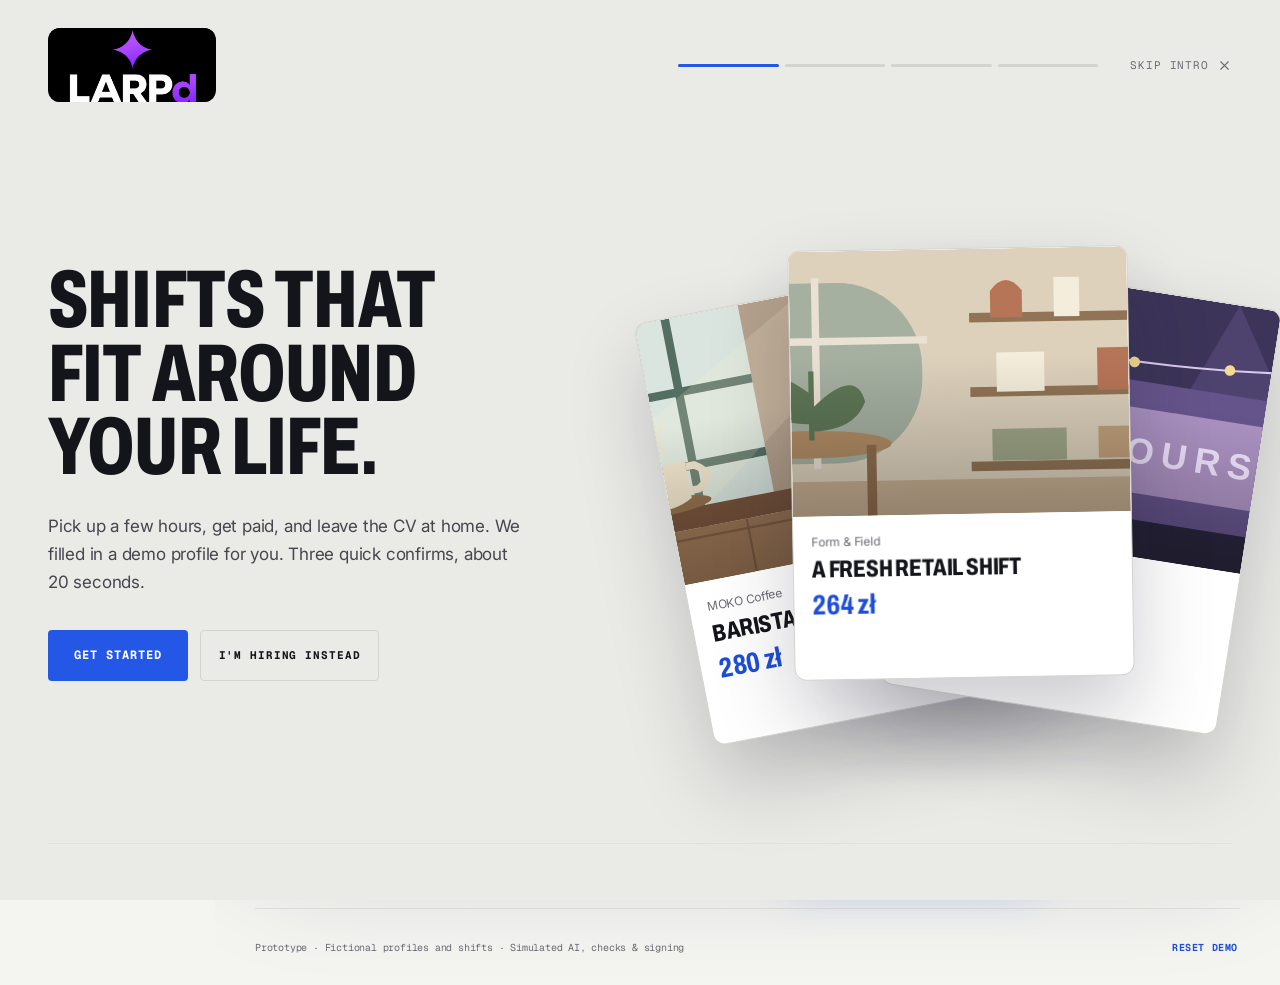
==== commit eee03bc6: "Render **bold** in assistant answers safely The prompt allows bold for key numbers, but the panel sh" ====
--- a/Jobex-prototype.html
+++ b/Jobex-prototype.html
@@ -9,7 +9,7 @@
 :root{--muted:#686374;--purple:#6340d5}html{scroll-padding-bottom:100px}button,input,select,textarea,summary{scroll-margin:90px 0 110px}button:focus-visible,summary:focus-visible,input:focus-visible,select:focus-visible,textarea:focus-visible{outline:3px solid #5130ae;outline-offset:3px}.panel-note,.duration,.mini-label,.tag,.company,.meta,.swipe-hint{font-size:12px;color:#686374}.eyebrow{font-size:11px}.button,.chip{min-height:44px}.text-button{min-height:36px;padding:8px 2px}.save-btn,.close{width:44px;height:44px}.switch{min-width:44px;min-height:28px}.identity small{max-width:128px;line-height:1.4;overflow-wrap:anywhere}.skip-link{position:fixed;top:-100px;left:15px;background:white;color:#32205d;padding:14px;z-index:30;border:2px solid var(--purple)}.skip-link:focus{top:10px}.search-tools{display:flex;gap:12px;align-items:end;margin-bottom:22px;flex-wrap:wrap}.search-tools>div:first-child{flex:1;min-width:200px}.search-tools label{display:block;font-size:12px;font-weight:600;margin-bottom:7px}.search-tools select{min-height:44px}.job-title h2{overflow-wrap:anywhere}.larp-goal{margin-top:18px}.larp-goal small{color:#686374}.lore-level{line-height:1.5}.nav button,.mobile-nav button{color:#686374}.toast{max-width:min(90vw,460px);line-height:1.6}.mobile-nav{padding-bottom:env(safe-area-inset-bottom)}@media(max-width:720px){input,textarea,select{font-size:16px}.toast{bottom:calc(88px + env(safe-area-inset-bottom))}.mobile-nav button{min-height:58px;min-width:44px}main{padding-bottom:calc(110px + env(safe-area-inset-bottom))}.search-tools>div{width:100%}.search-tools>.button{flex:1}.heading{flex-wrap:wrap}.job-title h2{font-size:24px}.discovery>aside{grid-template-columns:1fr}.lore-title-list button{min-height:44px}dialog{padding:20px;max-height:85dvh}.story{min-height:440px}.story .story-title{font-size:42px}}@media(prefers-reduced-motion:reduce){*,*:before,*:after{animation:none!important;transition:none!important;scroll-behavior:auto!important}}
 .search-disclosure{margin:0 0 20px;border:1px solid var(--border);border-radius:12px;background:white;padding:12px 16px}.search-disclosure summary{cursor:pointer;min-height:24px;font-weight:600;font-size:13px}.search-disclosure .search-tools{margin:16px 0 0}
 .payday-hero{background:#152f30;color:#fff;padding:30px;border-radius:22px;margin-bottom:24px;display:grid;grid-template-columns:1fr auto;gap:24px;align-items:center}.payday-hero .eyebrow{color:#b8edc5}.payday-hero h1{font-size:43px;max-width:550px}.payday-hero p{color:#c2d9d2;max-width:560px}.payday-orbit{width:155px;height:155px;border:1px solid #94c5af66;border-radius:50%;display:grid;place-content:center;text-align:center;background:radial-gradient(circle,#c2f5cd15,transparent)}.payday-orbit b{font-size:36px;color:#d8fa83}.payday-orbit small{font-size:10px;letter-spacing:1px;margin-top:8px}.payday-grid{display:grid;grid-template-columns:300px 1fr;gap:24px;align-items:start}.payday-controls{position:sticky;top:20px}.payday-stats{display:grid;grid-template-columns:repeat(3,1fr);gap:10px;margin:18px 0}.payday-stats>div{background:#f4f7f5;padding:16px;border-radius:12px}.payday-stats b{display:block;font-size:23px}.payday-stats small{display:block;color:var(--muted);font-size:11px;margin-top:5px}.payday-row{display:grid;grid-template-columns:1fr auto;gap:14px;padding:18px 0;border-bottom:1px solid var(--border)}.payday-row:last-child{border-bottom:0}.payday-row>.badge,.payday-row>.button{align-self:center}.payday-orbit small{font-size:9px;letter-spacing:.5px}.payday-row h3{margin:0 0 8px}.payday-row p{margin:0;font-size:12px;color:var(--muted)}.payday-row .row-actions{margin-top:12px}.payday-date{font-size:11px;font-weight:750;letter-spacing:1px;color:#326354;margin-top:24px}.payday-note{background:#f0f5ef;border:1px solid #d5e3d1;border-radius:12px;padding:15px;font-size:12px;line-height:1.6}.payday-empty{padding:25px;text-align:center;border:1px dashed #c6d6cd;border-radius:12px;color:#5a7065}.mobile-nav{overflow-x:auto;justify-content:space-around}.mobile-nav button{flex:1;white-space:nowrap}@media(max-width:900px){.payday-grid{grid-template-columns:1fr}.payday-controls{position:static}}@media(max-width:720px){.payday-hero{padding:24px;grid-template-columns:1fr}.payday-hero h1{font-size:34px}.payday-orbit{display:none}.payday-stats>div{padding:12px}.payday-stats b{font-size:20px}.mobile-nav button{font-size:8px;padding-left:4px;padding-right:4px;min-width:48px}.payday-row{grid-template-columns:1fr}.payday-row>.badge{justify-self:start}}
-.goal-story-ring{position:relative;width:180px;height:180px;margin:20px auto;color:#d8fa83}.story.lime .goal-story-ring{color:#27523a}.goal-story-ring svg{width:100%;height:100%;display:block}.goal-story-ring>div{position:absolute;inset:0;display:flex;align-items:center;justify-content:center;flex-direction:column}.goal-story-ring b{font-size:clamp(21px,5vw,32px);letter-spacing:-1px;max-width:145px;overflow-wrap:anywhere;text-align:center}.goal-story-ring small{font-size:8px;letter-spacing:1px;margin-top:7px}.goal-story-label{text-align:center}.goal-story-label>b{font-size:18px}.goal-story-label p{margin:8px 0}.goal-story-label small{font-size:8px;letter-spacing:1px}/* Compact 9:16 story preview: sized like a share card rather than a full page. */.story{width:min(240px,100%);max-width:none;min-height:0;aspect-ratio:9/16;margin:12px auto;padding:14px;border-radius:18px}.story .story-title{font-size:30px;line-height:.92;letter-spacing:-2px;margin:10px 0 6px}.story small{font-size:7px;letter-spacing:1.4px}.story p{font-size:9px;line-height:1.35;margin:5px 0}.story .story-bottom{padding-top:9px;align-items:flex-end;gap:8px}.goal-story-ring{width:112px;height:112px;margin:6px auto}.goal-story-ring b{font-size:19px;max-width:90px;letter-spacing:-.5px}.goal-story-ring small{font-size:6px;letter-spacing:.7px;margin-top:3px}.goal-story-label>b{font-size:12px}.goal-story-label p{margin:3px 0}.goal-story-label small{font-size:6px;letter-spacing:.7px}.goal-story-label p:last-child{font-size:7px!important;line-height:1.25!important;margin-top:4px!important}@media(max-width:720px){.story{min-height:0}}.brand-lockup{overflow:hidden;border-radius:12px;background:#000;flex-shrink:0}.brand-logo-image{display:block;width:168px;height:64px;background:#000 url("assets/larpd-logo-new.png") center/contain no-repeat}.mobile-brand.brand-lockup{display:none}.mobile-brand .brand-logo-image{width:105px;height:40px}@media(max-width:720px){.mobile-brand.brand-lockup{display:flex}.sidebar .brand-logo-image{display:none}}</style><style id="night-theme">
+.goal-story-ring{position:relative;width:180px;height:180px;margin:20px auto;color:#d8fa83}.story.lime .goal-story-ring{color:#27523a}.goal-story-ring svg{width:100%;height:100%;display:block}.goal-story-ring>div{position:absolute;inset:0;display:flex;align-items:center;justify-content:center;flex-direction:column}.goal-story-ring b{font-size:clamp(21px,5vw,32px);letter-spacing:-1px;max-width:145px;overflow-wrap:anywhere;text-align:center}.goal-story-ring small{font-size:8px;letter-spacing:1px;margin-top:7px}.goal-story-label{text-align:center}.goal-story-label>b{font-size:18px}.goal-story-label p{margin:8px 0}.goal-story-label small{font-size:8px;letter-spacing:1px}/* Compact 9:16 story preview: sized like a share card rather than a full page. */.story{width:min(240px,100%);max-width:none;min-height:0;aspect-ratio:9/16;margin:12px auto;padding:14px;border-radius:18px}.story .story-title{font-size:30px;line-height:.92;letter-spacing:-2px;margin:10px 0 6px}.story small{font-size:7px;letter-spacing:1.4px}.story p{font-size:9px;line-height:1.35;margin:5px 0}.story .story-bottom{padding-top:9px;align-items:flex-end;gap:8px}.goal-story-ring{width:112px;height:112px;margin:6px auto}.goal-story-ring b{font-size:19px;max-width:90px;letter-spacing:-.5px}.goal-story-ring small{font-size:6px;letter-spacing:.7px;margin-top:3px}.goal-story-label>b{font-size:12px}.goal-story-label p{margin:3px 0}.goal-story-label small{font-size:6px;letter-spacing:.7px}.goal-story-label p:last-child{font-size:7px!important;line-height:1.25!important;margin-top:4px!important}@media(max-width:720px){.story{min-height:0}}.brand-lockup{overflow:hidden;border-radius:12px;background:#000;flex-shrink:0}.brand-logo-image{display:block;width:168px;height:74px;background:#000 url("assets/larpd-logo.png") center 42%/97% auto no-repeat}.mobile-brand.brand-lockup{display:none}.mobile-brand .brand-logo-image{width:105px;height:46px}@media(max-width:720px){.mobile-brand.brand-lockup{display:flex}.sidebar .brand-logo-image{display:none}}</style><style id="night-theme">
 /* Night theme: dark editorial look (Archivo display, Geist Mono labels, hairline borders). Overrides the original light palette. */
 :root{--bg:#0e0f12;--bg-deep:#0a0b0d;--surface:#16171b;--surface-2:#1e1f24;--white:var(--surface);--ink:#f2f1ee;--soft:#b4b3ba;--muted:#8f8e97;--border:#24252b;--line:#2f3037;--line-strong:#55565e;--accent:#2f62f0;--accent-text:#7ea3ff;--on-accent:#fff;--on-ink:#0b0b0c;--tint:#151a2b;--tint-line:#27324f;--purple:var(--accent-text);--pale:var(--tint);--lime:var(--accent);--green:#9ad6a4;--success-bg:#12251a;--warn:#f2c47c;--warn-bg:#2a2112;--danger:#ff7070;--danger-text:#ff9a9a;--danger-bg:#3a1f22;--sh:#0008;--sh-strong:#000c;--radius:12px;--display:Archivo,'Inter',system-ui,sans-serif;--mono:'Geist Mono',ui-monospace,SFMono-Regular,Menlo,Consolas,monospace;color-scheme:dark}
 :root[data-theme=light]{--bg:#f4f4f1;--bg-deep:#eaeae6;--surface:#fff;--surface-2:#efefec;--ink:#14151a;--soft:#45464f;--muted:#6b6c75;--border:#e2e2dd;--line:#d4d4ce;--line-strong:#a9a9a2;--accent:#2457e6;--accent-text:#1d4ed8;--on-accent:#fff;--on-ink:#fff;--tint:#eaf0ff;--tint-line:#c9d6fb;--green:#1f7a45;--success-bg:#e3f3e8;--warn:#8a5a00;--warn-bg:#fbf0d9;--danger:#d93838;--danger-text:#b42323;--danger-bg:#fde7e7;--sh:#1a1d2e1f;--sh-strong:#1a1d2e38;color-scheme:light}
@@ -255,42 +255,6 @@
 @keyframes notice-timer{to{transform:scaleX(0)}}
 @media(max-width:720px){#notices{right:16px;bottom:calc(88px + env(safe-area-inset-bottom))}}
 @media(prefers-reduced-motion:reduce){.notice,.notice.out{animation:none}.notice-timer{animation-duration:12s}}
-</style>
-<style id="phone">
-/* Phone overrides only: keep desktop and the assistant integration independent. */
-@media (max-width:720px){
- /* Draw the decoration: iOS renders the Unicode asterisk as an opaque emoji. */
- .larp-hero::after{content:"";width:180px;height:180px;top:16px;right:-30px;font-size:0;background:#d8fa83;opacity:.08;clip-path:polygon(42% 0,58% 0,58% 30%,79% 9%,91% 21%,70% 42%,100% 42%,100% 58%,70% 58%,91% 79%,79% 91%,58% 70%,58% 100%,42% 100%,42% 70%,21% 91%,9% 79%,30% 58%,0 58%,0 42%,30% 42%,9% 21%,21% 9%,42% 30%);pointer-events:none}
- header{height:auto;min-height:112px;padding:10px 16px;display:grid;grid-template-columns:1fr auto;gap:8px}
- header .mobile-brand{grid-column:1;grid-row:1;justify-self:start}
- header .top-actions{display:contents}
- header .role-toggle{grid-column:1;grid-row:2;width:max-content;max-width:100%}
- header .role-toggle button{white-space:nowrap;padding:9px 12px;min-height:40px}
- header .theme-toggle{grid-column:2;grid-row:1;min-width:44px;min-height:44px;margin-right:50px}
- header .reset-top{grid-column:2;grid-row:1;justify-self:end;min-width:44px;min-height:44px}
- main{padding:22px 16px calc(102px + env(safe-area-inset-bottom))}
- .mobile-nav{display:grid;grid-template-columns:repeat(7,minmax(0,1fr));gap:0;padding:8px 3px max(8px,env(safe-area-inset-bottom))}
- .mobile-nav button{min-width:0;min-height:48px;padding:4px 1px;font-size:8px;letter-spacing:0;gap:5px}
- .mobile-nav .icon{width:20px;height:20px}
- .heading{flex-wrap:wrap}.heading>div{min-width:0}.heading h1{font-size:30px}
- .discovery>aside{grid-template-columns:1fr}.job-title{flex-wrap:wrap}.job-title>div{min-width:0}.job-title h2{overflow-wrap:anywhere}
- .card-content{padding:20px 16px}.job-info{gap:10px}.job-info>div+div{padding-left:10px}
- .scene-caption{max-width:calc(100% - 36px);overflow-wrap:anywhere}
- #onboard{background:var(--bg);overscroll-behavior:contain}
- .ob-shell{padding:16px 18px max(24px,env(safe-area-inset-bottom));min-height:100dvh}
- .ob-top{gap:12px;justify-content:space-between}.ob-top .brand-logo-image{width:126px;height:56px}.ob-skip{min-height:44px;white-space:nowrap}
- .ob-body{padding:28px 0;gap:24px;min-width:0}.ob-body>*{min-width:0}
- #onboard h1{font-size:clamp(40px,11.5vw,50px);line-height:.98;max-width:100%;margin-bottom:20px}
- .ob-lead{font-size:15px;margin-bottom:22px}.ob-actions{display:grid;grid-template-columns:1fr}.ob-actions .button{width:100%;min-height:48px}
- .ob-visual{overflow:hidden;padding:16px 0}.ob-fan{width:180px;height:250px}.ob-mini.m0{transform:translate(-52px,16px) rotate(-9deg)}.ob-mini.m1{transform:translate(52px,16px) rotate(9deg)}.ob-fan:hover .m0{transform:translate(-52px,16px) rotate(-9deg)}.ob-fan:hover .m1{transform:translate(52px,16px) rotate(9deg)}.ob-fan:hover .m2{transform:translate(0,-10px) rotate(-1deg)}
- .ob-mini-body{padding:12px}.ob-mini-body b{font-size:19px}.ob-grid2{grid-template-columns:1fr;gap:0}.ob-label{margin-top:18px}.ob-input{font-size:16px}.ob-profile{padding:22px}.ob-profile h2{font-size:36px}.ob-row{gap:12px}.ob-row strong{font-size:25px}.ob-foot{gap:12px}.ob-foot .ob-cta{padding:14px 16px}
- #notices{left:12px;right:12px;width:auto;bottom:calc(86px + env(safe-area-inset-bottom));max-height:calc(100dvh - 220px);overflow-y:auto;overscroll-behavior:contain;pointer-events:auto}
- .notice{grid-template-columns:28px minmax(0,1fr) 44px;gap:8px;padding:12px 8px 14px 12px;flex-shrink:0}.notice-mark{width:28px;height:28px}.notice-close{width:44px;height:44px;display:grid;place-items:center}.notice-from{flex-wrap:wrap;gap:4px}.notice h3,.notice-body p{overflow-wrap:anywhere}.notice-actions .button{min-height:44px}
- dialog{width:calc(100% - 24px);max-width:calc(100% - 24px);max-height:calc(100dvh - 32px);padding:20px;overflow-y:auto}dialog h2{overflow-wrap:anywhere}.close{min-width:44px;min-height:44px}
- .larp-hero{padding:24px 20px}.larp-hero h1{font-size:34px;overflow-wrap:anywhere}.profile-grid{min-width:0}.profile-grid>*{min-width:0}.request-row>div{min-width:0}.request-row p{overflow-wrap:anywhere}.request-row>.button{width:100%}
- .rating-buttons{gap:8px;flex-wrap:nowrap}.rating-buttons button{flex:1;min-width:0;max-width:52px;min-height:52px}.rating-celebration{padding:8px 0}.rating-celebration h2{font-size:27px}
- .toast{width:calc(100% - 24px);bottom:calc(88px + env(safe-area-inset-bottom));text-align:center}
-}
 </style></head><body><a class="skip-link" href="#main">Skip to main content</a><div class="app-shell"><aside class="sidebar"><div class="logo brand-lockup"><span class="brand-logo-image" role="img" aria-label="LARPd"></span></div><div class="side-label" id="sideLabel">YOUR WORK, YOUR WAY</div><nav class="nav" id="nav" aria-label="Primary navigation"></nav><div class="side-note"><span style="color:var(--purple)">✦</span><strong>A little less searching.<br>A lot more doing.</strong><p>Good opportunities should fit around your life.</p></div><div class="identity"><div class="avatar" id="identityAvatar">AK</div><div><b id="identityName">Alex Kowalski</b><small id="identitySub">Student · Warsaw</small></div></div></aside><section class="workspace"><header><div class="breadcrumb">Your workspace <span style="margin:0 10px">/</span> <b id="crumb">Discover</b></div><div class="logo brand-lockup mobile-brand"><span class="brand-logo-image" role="img" aria-label="LARPd"></span></div><div class="top-actions"><span class="live-label">INTERACTIVE DEMO</span><div class="role-toggle" aria-label="Choose demo role"><button id="workerRole" onclick="setRole('worker')">I'm looking for work</button><button id="employerRole" onclick="setRole('employer')">I'm hiring</button></div><button class="button light small theme-toggle" id="themeToggle" onclick="toggleTheme()"></button><button class="button light small reset-top" id="topReset" aria-label="Reset demo to starting state" onclick="resetDialog()"><svg class="icon" viewBox="0 0 24 24" aria-hidden="true"><path d="M20 7V2l-4 4 M20 7a9 9 0 1 0 1 8"/></svg><span class="reset-label">Reset</span></button></div></header><main id="main" tabindex="-1"></main></section></div><nav id="mobileNav" class="mobile-nav" aria-label="Mobile navigation"></nav><dialog id="modal"></dialog><div id="toast" class="toast" role="status" aria-live="polite" aria-atomic="true" hidden></div>
 <script>
 const I={spark:'M12 3l2.4 6.6L21 12l-6.6 2.4L12 21l-2.4-6.6L3 12l6.6-2.4L12 3z',cards:'M5 5h14v16H5z M8 2h14v16',heart:'M20.8 4.6a5.5 5.5 0 0 0-7.8 0L12 5.7l-1.1-1.1a5.5 5.5 0 0 0-7.8 7.8L12 21l8.8-8.6a5.5 5.5 0 0 0 0-7.8z',calendar:'M4 5h16v16H4z M4 10h16 M8 2v6 M16 2v6',user:'M16 7a4 4 0 1 1-8 0 4 4 0 0 1 8 0 M4 22v-3a8 8 0 0 1 16 0v3',pin:'M19 9c0 5-7 12-7 12S5 14 5 9a7 7 0 1 1 14 0z M14 9a2 2 0 1 1-4 0 2 2 0 0 1 4 0',clock:'M21 12a9 9 0 1 1-18 0 9 9 0 0 1 18 0 M12 6v6l4 2',check:'M5 12l4 4L19 6',close:'M6 6l12 12 M18 6L6 18',bookmark:'M6 3h12v18l-6-4-6 4z',arrow:'M4 12h16 M14 6l6 6-6 6',back:'M20 12H4 M10 6l-6 6 6 6',sliders:'M3 6h18 M3 12h18 M3 18h18 M8 3v6 M16 9v6 M10 15v6',chat:'M3 4h18v13H8l-5 4z',briefcase:'M3 7h18v14H3z M8 7V3h8v4 M3 12h18 M10 12v3h4v-3',chart:'M4 3v18h18 M8 16v-4 M13 16V8 M18 16V5',plus:'M12 4v16 M4 12h16',shield:'M12 2l8 4v6c0 5-8 10-8 10S4 17 4 12V6z M8 11l3 3 5-5',coffee:'M4 8h13v8a5 5 0 0 1-5 5H9a5 5 0 0 1-5-5z M17 8h2a3 3 0 1 1 0 6h-2 M7 2v3 M12 2v3',refresh:'M20 7V2l-4 4 M20 7a9 9 0 1 0 1 8'};function icon(n){return `<svg class="icon" viewBox="0 0 24 24" aria-hidden="true"><path d="${I[n]||I.spark}"/></svg>`}function esc(s){return String(s??'').replace(/[&<>"']/g,c=>({'&':'&amp;','<':'&lt;','>':'&gt;','"':'&quot;',"'":'&#39;'}[c]))}
@@ -473,4 +437,1470 @@
 chooseRating=function(n){if(!Number.isInteger(n)||n<1||n>5)return;selectedRating=n;document.querySelectorAll('#ratingButtons button').forEach((b,i)=>{b.classList.toggle('selected',i<n);b.setAttribute('aria-pressed',i+1===n);b.style.animation='none';void b.offsetWidth;b.style.animation=i<n?`ratingPop .38s ${i*.045}s both`:''});document.getElementById('ratingStatus').textContent=ratingWords[n]+(state.role==='employer'?' · '+ratingRewards[n]+' LARP points':'');document.getElementById('ratingSubmit').disabled=false};
 saveRating=function(id){const a=application(id);if(!a||a.status!=='completed'||!selectedRating)return;const employer=state.role==='employer';a[state.role+'Rating']=selectedRating;if(employer){const previous=Number(a.larpEarned)||0;const reward=ratingRewards[selectedRating];state.larp.points=Math.max(0,state.larp.points+reward-previous);a.larpEarned=reward;a.rewardPending=false;}persist();render();openModal(`<div class="rating-celebration"><span class="eyebrow">FEEDBACK SAVED</span><div class="rating-success" aria-hidden="true">✦</div><h2>${ratingWords[selectedRating]}</h2><p>${'★'.repeat(selectedRating)}${'☆'.repeat(5-selectedRating)}</p><h3>${employer?a.larpEarned+' LARP points awarded':'Your review is in.'}</h3><p>${employer?'100 base points × '+[0,.1,.2,.5,1,1.5][selectedRating]+' rating multiplier.':a.employerRating?'Your shift earned '+a.larpEarned+' LARP points.':'Your points are pending your employer’s rating.'}</p><button class="button full" onclick="shareShift(${id})">Preview shift story ↗</button><button class="button light full" style="margin-top:10px" onclick="ratingDialog(${id})">Review or change rating</button><button class="text-button" onclick="modal.close()">Done</button></div>`)};
 render();if(!state.onboarded)openOnboarding();
-</script><style>.rating-buttons{justify-content:center;gap:10px}.rating-buttons button{width:clamp(38px,10vw,58px);height:58px;transition:background .2s,color .2s,transform .2s}.rating-buttons button:hover{transform:translateY(-4px)}.rating-buttons button.selected{color:#a56cff;background:var(--pale)}#ratingStatus{text-align:center;min-height:28px;font-weight:700}.rating-celebration{text-align:center;padding:15px 0}.rating-success{font-size:72px;color:var(--purple);animation:ratingPop .65s both}.rating-celebration>p:first-of-type{font-size:28px;color:var(--purple)}@keyframes ratingPop{0%{transform:scale(.6) rotate(-12deg);opacity:.4}65%{transform:scale(1.18) rotate(5deg)}100%{transform:scale(1);opacity:1}}@media(prefers-reduced-motion:reduce){.rating-buttons button,.rating-success{animation:none!important;transition:none!important}}</style></body></html>
+</script><style>.rating-buttons{justify-content:center;gap:10px}.rating-buttons button{width:clamp(38px,10vw,58px);height:58px;transition:background .2s,color .2s,transform .2s}.rating-buttons button:hover{transform:translateY(-4px)}.rating-buttons button.selected{color:#a56cff;background:var(--pale)}#ratingStatus{text-align:center;min-height:28px;font-weight:700}.rating-celebration{text-align:center;padding:15px 0}.rating-success{font-size:72px;color:var(--purple);animation:ratingPop .65s both}.rating-celebration>p:first-of-type{font-size:28px;color:var(--purple)}@keyframes ratingPop{0%{transform:scale(.6) rotate(-12deg);opacity:.4}65%{transform:scale(1.18) rotate(5deg)}100%{transform:scale(1);opacity:1}}@media(prefers-reduced-motion:reduce){.rating-buttons button,.rating-success{animation:none!important;transition:none!important}}</style>
+<style id="assistant">
+.assistant-on #notices{bottom:calc(24px + 56px + 12px)}
+body.ob-open .assistant-fab{display:none}
+.assistant-fab{position:fixed;right:24px;bottom:24px;z-index:34;height:56px;padding:0 20px 0 16px;border-radius:999px;border:1px solid transparent;background:var(--accent);color:var(--on-accent);font-size:13px;font-weight:650;display:inline-flex;align-items:center;gap:8px;box-shadow:0 14px 34px var(--sh),0 2px 6px var(--sh-strong);cursor:pointer;letter-spacing:-.1px}
+.assistant-fab:hover{filter:brightness(1.08)}
+.assistant-fab:focus-visible{outline:2px solid var(--accent-text);outline-offset:3px}
+.assistant-fab-mark{font-size:14px;line-height:1}
+.assistant-panel{position:fixed;top:0;right:0;bottom:0;z-index:35;width:min(400px,100vw);display:flex;flex-direction:column;background:var(--surface);color:var(--ink);border-left:1px solid var(--line);box-shadow:-20px 0 60px var(--sh)}
+.assistant-panel[hidden]{display:none}
+.assistant-head{display:flex;align-items:center;justify-content:space-between;gap:10px;padding:14px 14px 12px;border-bottom:1px solid var(--line)}
+.assistant-title{margin:0;font-size:13px;font-weight:700;letter-spacing:.1px}
+.assistant-head-actions{display:flex;gap:6px}
+.assistant-icon-btn{padding:6px 11px;border-radius:8px;border:1px solid var(--line);background:var(--surface-2);color:var(--soft);font-size:11px;font-weight:650;cursor:pointer}
+.assistant-icon-btn:hover{color:var(--ink);border-color:var(--line-strong)}
+.assistant-icon-btn:focus-visible{outline:2px solid var(--accent-text);outline-offset:2px}
+.assistant-body{flex:1;min-height:0;display:flex;flex-direction:column;overflow:hidden}
+.assistant-log{flex:1;min-height:0;overflow-y:auto;padding:16px 14px 8px;display:flex;flex-direction:column;gap:14px;overscroll-behavior:contain}
+.assistant-empty{color:var(--muted);font-size:12px;line-height:1.6}
+.assistant-msg{display:flex;flex-direction:column;gap:6px}
+.assistant-msg-user{align-items:flex-end}
+.assistant-bubble{max-width:88%;padding:9px 12px;border-radius:12px 12px 4px 12px;background:var(--tint);border:1px solid var(--tint-line);color:var(--ink);font-size:12px;line-height:1.55;white-space:pre-wrap;overflow-wrap:anywhere}
+.assistant-text{font-size:12px;line-height:1.6;color:var(--ink);white-space:pre-wrap;overflow-wrap:anywhere}.assistant-text strong{font-weight:700}
+.assistant-notice{margin:0;font-size:11px;line-height:1.5;color:var(--muted)}
+.assistant-notice.is-error{color:var(--danger-text)}
+.assistant-steps{display:flex;flex-direction:column;gap:5px}
+.assistant-steps[hidden]{display:none}
+.assistant-steps-summary{align-self:flex-start;display:inline-flex;align-items:center;gap:6px;padding:0;border:0;background:none;color:var(--muted);font-size:11px;font-weight:650;cursor:pointer}
+.assistant-steps-summary[hidden]{display:none}
+.assistant-steps-summary::after{content:'▾';font-size:9px;transition:transform .18s ease}
+.assistant-steps-summary[aria-expanded="true"]::after{transform:rotate(180deg)}
+.assistant-step-list{list-style:none;margin:0;padding:0;display:flex;flex-direction:column;gap:5px}
+.assistant-step-list[hidden]{display:none}
+.assistant-step{display:flex;align-items:flex-start;gap:8px;font-size:11px;line-height:1.45;color:var(--muted)}
+.assistant-step-icon{position:relative;flex:none;width:12px;height:12px;margin-top:1px;border:1.5px solid var(--muted);border-radius:50%}
+.assistant-step.is-current{color:var(--soft)}
+.assistant-step.is-current .assistant-step-icon{border-color:var(--accent-text);border-top-color:transparent;animation:assistant-spin .9s linear infinite}
+.assistant-step.is-done .assistant-step-icon{border-color:var(--green);color:var(--green)}
+.assistant-step.is-done .assistant-step-icon::after{content:'✓';position:absolute;inset:0;display:grid;place-items:center;font-size:9px;line-height:1}
+@keyframes assistant-spin{to{transform:rotate(360deg)}}
+.assistant-confirm{display:flex;flex-direction:column;gap:10px;padding:12px;border-radius:10px;border:1px solid var(--line);background:var(--surface-2)}
+.assistant-confirm-text{margin:0;font-size:12px;line-height:1.55;color:var(--ink)}
+.assistant-confirm-row{display:flex;gap:8px;flex-wrap:wrap}
+.assistant-btn{padding:8px 14px;border-radius:9px;border:1px solid var(--line);background:var(--surface);color:var(--ink);font-size:11px;font-weight:650;cursor:pointer}
+.assistant-btn:hover{border-color:var(--line-strong)}
+.assistant-btn-primary{border-color:transparent;background:var(--accent);color:var(--on-accent)}
+.assistant-btn:focus-visible{outline:2px solid var(--accent-text);outline-offset:2px}
+.assistant-btn:disabled{opacity:.5;cursor:default}
+.assistant-compose{display:flex;align-items:flex-end;gap:8px;padding:10px 14px 8px;border-top:1px solid var(--line);background:var(--surface)}
+.assistant-input{flex:1;min-width:0;min-height:40px;max-height:120px;padding:10px 12px;border-radius:10px;border:1px solid var(--line);background:var(--surface-2);color:var(--ink);font:inherit;font-size:12px;line-height:1.5;resize:none}
+.assistant-input:focus{outline:none;border-color:var(--line-strong)}
+.assistant-input:focus-visible{outline:2px solid var(--accent-text);outline-offset:1px}
+.assistant-send,.assistant-stop{padding:11px 15px;border-radius:10px;font-size:12px;font-weight:650;cursor:pointer}
+.assistant-send{border:1px solid transparent;background:var(--accent);color:var(--on-accent)}
+.assistant-send:hover{filter:brightness(1.08)}
+.assistant-stop{border:1px solid var(--line);background:var(--surface-2);color:var(--ink)}
+.assistant-send[hidden],.assistant-stop[hidden]{display:none}
+.assistant-note{margin:0;padding:0 14px 8px;background:var(--surface);color:var(--muted);font-size:10px;line-height:1.5}
+.assistant-foot{display:flex;flex-direction:column;gap:8px;padding:0 14px 12px;background:var(--surface)}
+.assistant-link{align-self:flex-start;padding:0;border:0;background:none;color:var(--muted);font-size:11px;font-weight:650;text-decoration:underline;text-underline-offset:3px;cursor:pointer}
+.assistant-link:hover{color:var(--ink)}
+.assistant-team{display:flex;flex-wrap:wrap;gap:8px;align-items:center}
+.assistant-team[hidden]{display:none}
+.assistant-team input{flex:1;min-width:0;padding:9px 10px;border-radius:9px;border:1px solid var(--line);background:var(--surface-2);color:var(--ink);font:inherit;font-size:12px}
+.assistant-team input:focus-visible{outline:2px solid var(--accent-text);outline-offset:1px}
+.assistant-team button{padding:9px 12px;border-radius:9px;border:1px solid var(--line);background:var(--surface-2);color:var(--ink);font-size:11px;font-weight:650;cursor:pointer}
+.assistant-team-msg{flex-basis:100%;margin:0;font-size:11px;line-height:1.4;color:var(--danger-text)}
+.assistant-team-msg:empty{display:none}
+.assistant-closed{margin:0 14px 14px;padding:14px;border-radius:10px;border:1px solid var(--tint-line);background:var(--tint);color:var(--ink);font-size:12px;line-height:1.6}
+.assistant-closed[hidden]{display:none}
+.assistant-live{position:absolute;width:1px;height:1px;margin:-1px;padding:0;overflow:hidden;clip:rect(0 0 0 0);clip-path:inset(50%);white-space:nowrap;border:0}
+@media (max-width:999px){.assistant-panel{width:100vw;border-left:0;box-shadow:none}.assistant-fab{right:16px;bottom:16px}.assistant-on #notices{bottom:calc(16px + 56px + 12px)}}
+@media (prefers-reduced-motion:reduce){.assistant-step.is-current .assistant-step-icon{animation:none;border-top-color:var(--accent-text)}.assistant-steps-summary::after{transition:none}}
+</style>
+<script id="assistant">const ASSISTANT_URL = '';
+
+(function () {
+  'use strict';
+
+  var STORE_KEY = 'larpd-assistant-v1';
+  var TEAM_KEY = 'larpd-assistant-team';
+  var MAX_MESSAGES = 40;
+  var MAX_TOOL_ROUNDS = 6;
+  var MAX_USER_CHARS = 2000;
+  var MAX_RESULT_CHARS = 6000;
+  var RESULT_BUDGET = MAX_RESULT_CHARS - 80;
+  var OFFLINE_TEXT = 'The assistant is offline right now. Everything else in the demo still works.';
+
+  var TOOLS = {
+    get_app_overview: { confirm: false, role: 'any', label: 'Checking where you are in the app', required: [], props: {} },
+    search_shifts: {
+      confirm: false, role: 'any', label: 'Finding suitable shifts', required: [], props: {
+        query: { t: 'string' }, category: { t: 'enum', v: ['Hospitality', 'Events', 'Retail'] }, date: { t: 'string' },
+        min_rate: { t: 'number' }, max_commute: { t: 'number' },
+        include_non_fitting: { t: 'boolean' }, include_passed: { t: 'boolean' }, only_saved: { t: 'boolean' },
+        sort: { t: 'enum', v: ['match', 'pay', 'commute'] }, limit: { t: 'int', min: 1, max: 20 }
+      }
+    },
+    get_shift: { confirm: false, role: 'any', label: 'Reading the shift details', required: ['shift_id'], props: { shift_id: { t: 'int' } } },
+    get_profile: { confirm: false, role: 'any', label: 'Reading your profile', required: [], props: {} },
+    list_connections: {
+      confirm: false, role: 'any', label: 'Checking your connections', required: [], props: {
+        status: { t: 'enum', v: ['applied', 'matched', 'contract', 'signed', 'completed', 'declined'] }
+      }
+    },
+    get_conversation: { confirm: false, role: 'any', label: 'Reading the chat', required: ['shift_id'], props: { shift_id: { t: 'int' } } },
+    get_payday_plan: { confirm: false, role: 'worker', label: 'Reading your Payday plan', required: [], props: {} },
+    get_larp_status: { confirm: false, role: 'any', label: 'Checking your LARP progress', required: [], props: {} },
+    get_backstage: { confirm: false, role: 'worker', label: 'Checking Backstage', required: [], props: {} },
+    get_employer_dashboard: { confirm: false, role: 'employer', label: 'Reading your employer dashboard', required: [], props: {} },
+    open_page: {
+      confirm: false, role: 'any', label: 'Opening the page', required: ['page'], props: {
+        page: { t: 'enum', v: ['discover', 'matches', 'shifts', 'payday', 'profile', 'larp', 'backstage', 'overview', 'studio', 'candidates', 'analytics'] }
+      }
+    },
+    show_shift: { confirm: false, role: 'any', label: 'Opening the shift', required: ['shift_id'], props: { shift_id: { t: 'int' } } },
+    switch_role: {
+      confirm: false, role: 'any', label: 'Switching view', required: ['role'], props: { role: { t: 'enum', v: ['worker', 'employer'] } }
+    },
+    save_shift: {
+      confirm: false, role: 'worker', label: 'Saving the shift', required: ['shift_id', 'saved'], props: { shift_id: { t: 'int' }, saved: { t: 'boolean' } }
+    },
+    pass_shift: { confirm: false, role: 'worker', label: 'Passing on the shift', required: ['shift_id'], props: { shift_id: { t: 'int' } } },
+    express_interest: { confirm: true, role: 'worker', label: 'Sending your interest', required: ['shift_id'], props: { shift_id: { t: 'int' } } },
+    update_preferences: {
+      confirm: true, role: 'worker', label: 'Updating your preferences', required: [], props: {
+        available: { t: 'boolean' }, skills: { t: 'stringArray' }, days: { t: 'stringArray' },
+        start: { t: 'string' }, end: { t: 'string' }, min_rate: { t: 'number', min: 0 }, max_commute: { t: 'number', min: 5, max: 120 }
+      }
+    },
+    send_chat_message: {
+      confirm: true, role: 'any', label: 'Sending the message', required: ['shift_id', 'text'], props: { shift_id: { t: 'int' }, text: { t: 'string', maxLength: 500 } }
+    },
+    set_payday_goal: {
+      confirm: true, role: 'worker', label: 'Setting your Payday goal', required: ['target', 'max_hours'], props: {
+        target: { t: 'int', min: 100, max: 10000 }, max_hours: { t: 'int', min: 4, max: 40 }
+      }
+    },
+    build_payday_plan: {
+      confirm: true, role: 'worker', label: 'Building your Payday plan', required: ['mode'], props: {
+        mode: { t: 'enum', v: ['suggest', 'these_shifts'] }, shift_ids: { t: 'intArray' }
+      }
+    },
+    decide_candidate: {
+      confirm: true, role: 'employer', label: 'Recording your decision', required: ['shift_id', 'decision'], props: {
+        shift_id: { t: 'int' }, decision: { t: 'enum', v: ['accept', 'decline'] }
+      }
+    },
+    draft_shift: { confirm: false, role: 'employer', label: 'Creating the shift form', required: ['brief'], props: { brief: { t: 'string', maxLength: 400 } } },
+    publish_shift: {
+      confirm: true, role: 'employer', label: 'Publishing the shift', required: [], props: {
+        title: { t: 'string' }, company: { t: 'string' }, area: { t: 'string' }, rate: { t: 'number' },
+        date: { t: 'string' }, start: { t: 'string' }, end: { t: 'string' }, skills: { t: 'stringArray' },
+        category: { t: 'enum', v: ['Hospitality', 'Events', 'Retail'] }
+      }
+    }
+  };
+
+  var S = { messages: [], log: [] };
+  var refs = {};
+  var nodes = new WeakMap();
+  var cur = null;
+  var busy = false;
+  var aborter = null;
+  var pendingConfirm = null;
+  var closedTimer = null;
+  var closedInfo = null;
+  var stopRequested = false;
+  var base = '';
+
+  function trimSlash(s) { return String(s || '').replace(/\/+$/, ''); }
+
+  function resolveBase() {
+    var raw = typeof ASSISTANT_URL === 'string' ? ASSISTANT_URL.trim() : '';
+    if (raw) return trimSlash(raw);
+    var q = '';
+    try { q = new URLSearchParams(location.search).get('assistant') || ''; } catch (e) { q = ''; }
+    if (!q) return '';
+    var u = null;
+    try { u = new URL(q, location.href); } catch (e) { return ''; }
+    if (u.protocol !== 'http:' && u.protocol !== 'https:') return '';
+    if (u.hostname !== '127.0.0.1' && u.hostname !== 'localhost') return '';
+    return trimSlash(u.origin + (u.pathname === '/' ? '' : u.pathname));
+  }
+
+  function loadStore() {
+    try {
+      var raw = sessionStorage.getItem(STORE_KEY);
+      if (!raw) return;
+      var v = JSON.parse(raw);
+      if (!v || v.v !== 1 || !Array.isArray(v.messages) || !Array.isArray(v.log)) return;
+      S.messages = v.messages;
+      S.log = v.log;
+    } catch (e) { S.messages = []; S.log = []; }
+  }
+
+  function saveStore() {
+    try { sessionStorage.setItem(STORE_KEY, JSON.stringify({ v: 1, messages: S.messages, log: S.log })); } catch (e) { }
+  }
+
+  function clearStore() {
+    S.messages = [];
+    S.log = [];
+    try { sessionStorage.removeItem(STORE_KEY); } catch (e) { }
+  }
+
+  function getTeam() { try { return sessionStorage.getItem(TEAM_KEY) || ''; } catch (e) { return ''; } }
+
+  function el(tag, cls, attrs) {
+    var n = document.createElement(tag);
+    if (cls) n.className = cls;
+    if (attrs) { for (var k in attrs) { if (Object.prototype.hasOwnProperty.call(attrs, k) && attrs[k] !== null && attrs[k] !== undefined) n.setAttribute(k, String(attrs[k])); } }
+    return n;
+  }
+
+  function scrollToEnd() { if (refs.log) refs.log.scrollTop = refs.log.scrollHeight; }
+  function setLive(t) { if (refs.live && t) refs.live.textContent = String(t).replace(/\*\*/g, ''); }
+  // Renders **bold** as <strong> using text nodes only; nothing from the model is parsed as HTML.
+  // Added by (Claude Opus 5.5 Medium), 2026-11-06T21:40+01:00 (Europe/Warsaw).
+  function paintRich(target, text) {
+    target.textContent = '';
+    var parts = String(text || '').split(/\*\*([^*\n]+?)\*\*/);
+    for (var i = 0; i < parts.length; i++) {
+      if (!parts[i]) continue;
+      if (i % 2) { var b = document.createElement('strong'); b.textContent = parts[i]; target.appendChild(b); }
+      else target.appendChild(document.createTextNode(parts[i]));
+    }
+  }
+
+  function buildUi() {
+    var fab = el('button', 'assistant-fab', { type: 'button', id: 'assistantFab', 'aria-haspopup': 'dialog', 'aria-expanded': 'false', 'aria-controls': 'assistantPanel' });
+    var mark = el('span', 'assistant-fab-mark', { 'aria-hidden': 'true' });
+    mark.textContent = '✦';
+    var fabLabel = el('span', 'assistant-fab-label');
+    fabLabel.textContent = 'Ask LARPd';
+    fab.appendChild(mark);
+    fab.appendChild(fabLabel);
+
+    var panel = el('section', 'assistant-panel', { id: 'assistantPanel', role: 'dialog', 'aria-label': 'LARPd assistant' });
+    panel.hidden = true;
+
+    var head = el('div', 'assistant-head');
+    var title = el('h2', 'assistant-title');
+    title.textContent = 'Ask LARPd';
+    var headActions = el('div', 'assistant-head-actions');
+    var newChat = el('button', 'assistant-icon-btn', { type: 'button' });
+    newChat.textContent = 'New chat';
+    var closeBtn = el('button', 'assistant-icon-btn', { type: 'button', 'aria-label': 'Close the assistant' });
+    closeBtn.textContent = 'Close';
+    headActions.appendChild(newChat);
+    headActions.appendChild(closeBtn);
+    head.appendChild(title);
+    head.appendChild(headActions);
+
+    var body = el('div', 'assistant-body');
+    var log = el('div', 'assistant-log', { id: 'assistantLog' });
+    var closed = el('div', 'assistant-closed', { role: 'status' });
+    closed.hidden = true;
+    var live = el('div', 'assistant-live', { role: 'status', 'aria-live': 'polite', 'aria-atomic': 'false' });
+    body.appendChild(log);
+    body.appendChild(closed);
+    body.appendChild(live);
+
+    var form = el('form', 'assistant-compose');
+    var input = el('textarea', 'assistant-input', { id: 'assistantInput', rows: '2', 'aria-label': 'Your question for LARPd', maxlength: String(MAX_USER_CHARS), placeholder: 'Ask about shifts, pay or your plan…' });
+    var send = el('button', 'assistant-send', { type: 'submit' });
+    send.textContent = 'Send';
+    var stop = el('button', 'assistant-stop', { type: 'button' });
+    stop.textContent = 'Stop';
+    stop.hidden = true;
+    form.appendChild(input);
+    form.appendChild(send);
+    form.appendChild(stop);
+
+    var note = el('p', 'assistant-note');
+    note.textContent = "AI answers can be wrong. Demo data only; don't enter real personal details.";
+
+    var foot = el('div', 'assistant-foot');
+    var teamLink = el('button', 'assistant-link', { type: 'button' });
+    teamLink.textContent = 'Team access';
+    var teamForm = el('form', 'assistant-team');
+    teamForm.hidden = true;
+    var teamInput = el('input', null, { type: 'password', name: 'passphrase', 'aria-label': 'Team passphrase', placeholder: 'Team passphrase', autocomplete: 'off' });
+    var teamGo = el('button', null, { type: 'submit' });
+    teamGo.textContent = 'Unlock';
+    var teamMsg = el('p', 'assistant-team-msg', { role: 'status' });
+    teamForm.appendChild(teamInput);
+    teamForm.appendChild(teamGo);
+    teamForm.appendChild(teamMsg);
+    foot.appendChild(teamLink);
+    foot.appendChild(teamForm);
+
+    panel.appendChild(head);
+    panel.appendChild(body);
+    panel.appendChild(form);
+    panel.appendChild(note);
+    panel.appendChild(foot);
+    document.body.appendChild(fab);
+    document.body.appendChild(panel);
+
+    refs = { fab: fab, panel: panel, log: log, closed: closed, live: live, form: form, input: input, send: send, stop: stop, teamForm: teamForm, teamInput: teamInput, teamMsg: teamMsg };
+
+    fab.addEventListener('click', openPanel);
+    closeBtn.addEventListener('click', closePanel);
+    newChat.addEventListener('click', newChatNow);
+    form.addEventListener('submit', function (ev) { ev.preventDefault(); ask(input.value); });
+    stop.addEventListener('click', stopTurn);
+    teamLink.addEventListener('click', function () { teamForm.hidden = !teamForm.hidden; if (!teamForm.hidden) teamInput.focus(); });
+    teamForm.addEventListener('submit', submitTeam);
+    input.addEventListener('keydown', function (ev) {
+      if (ev.key === 'Enter' && !ev.shiftKey) { ev.preventDefault(); ask(input.value); }
+    });
+    document.addEventListener('keydown', function (ev) {
+      if (ev.key === 'Escape' && !panel.hidden) { ev.preventDefault(); closePanel(); }
+    });
+  }
+
+  function openPanel() {
+    if (!refs.panel) return;
+    refs.panel.hidden = false;
+    refs.fab.setAttribute('aria-expanded', 'true');
+    refs.input.focus();
+    scrollToEnd();
+    checkStatus();
+  }
+
+  function closePanel() {
+    if (!refs.panel) return;
+    refs.panel.hidden = true;
+    refs.fab.setAttribute('aria-expanded', 'false');
+    refs.fab.focus();
+  }
+
+  function newChatNow() {
+    if (busy) stopTurn();
+    clearStore();
+    renderLog();
+    hideClosed();
+    refs.input.focus();
+  }
+
+  function renderLog() {
+    if (!refs.log) return;
+    refs.log.textContent = '';
+    if (!S.log.length) {
+      var empty = el('p', 'assistant-empty');
+      empty.textContent = 'Ask me about shifts that fit your week, your Payday plan, or what happened with an application.';
+      refs.log.appendChild(empty);
+      return;
+    }
+    for (var i = 0; i < S.log.length; i++) refs.log.appendChild(renderItem(S.log[i]));
+    scrollToEnd();
+  }
+
+  function renderItem(item) {
+    if (item.kind === 'user') {
+      var wrapU = el('div', 'assistant-msg assistant-msg-user');
+      var bubble = el('div', 'assistant-bubble');
+      bubble.textContent = item.text;
+      wrapU.appendChild(bubble);
+      return wrapU;
+    }
+    if (item.kind === 'notice') {
+      var note = el('p', 'assistant-notice' + (item.tone ? ' is-' + item.tone : ''));
+      note.textContent = item.text;
+      return note;
+    }
+    var wrap = el('div', 'assistant-msg assistant-msg-bot');
+    var stepsWrap = el('div', 'assistant-steps');
+    var summary = el('button', 'assistant-steps-summary', { type: 'button' });
+    var list = el('ol', 'assistant-step-list');
+    stepsWrap.appendChild(summary);
+    stepsWrap.appendChild(list);
+    var textEl = el('div', 'assistant-text');
+    paintRich(textEl, item.text || '');
+    wrap.appendChild(stepsWrap);
+    wrap.appendChild(textEl);
+    summary.addEventListener('click', function () {
+      if (!item.finished) return;
+      item.collapsed = !item.collapsed;
+      paintSteps(item);
+      saveStore();
+    });
+    nodes.set(item, { node: wrap, textEl: textEl, stepsEl: stepsWrap, summaryEl: summary, listEl: list });
+    paintSteps(item);
+    return wrap;
+  }
+
+  function paintSteps(item) {
+    var r = nodes.get(item);
+    if (!r) return;
+    var steps = item.steps || [];
+    r.stepsEl.hidden = !steps.length;
+    r.listEl.textContent = '';
+    for (var i = 0; i < steps.length; i++) {
+      var s = steps[i];
+      var li = el('li', 'assistant-step' + (s.done ? ' is-done' : ' is-current'));
+      var ic = el('span', 'assistant-step-icon', { 'aria-hidden': 'true' });
+      var lb = el('span', 'assistant-step-label');
+      lb.textContent = s.label;
+      li.appendChild(ic);
+      li.appendChild(lb);
+      r.listEl.appendChild(li);
+    }
+    var n = steps.length;
+    r.summaryEl.textContent = n + (n === 1 ? ' step' : ' steps');
+    r.summaryEl.hidden = !item.finished;
+    r.summaryEl.setAttribute('aria-expanded', item.collapsed ? 'false' : 'true');
+    r.listEl.hidden = !!item.finished && !!item.collapsed;
+  }
+
+  function appendLog(item) {
+    S.log.push(item);
+    if (!refs.log) return null;
+    var node = renderItem(item);
+    refs.log.appendChild(node);
+    scrollToEnd();
+    return node;
+  }
+
+  function appendNotice(text, tone) {
+    appendLog({ kind: 'notice', text: text, tone: tone || '' });
+  }
+
+  function pushStep(label) {
+    if (!cur || !cur.item || !label) return;
+    var steps = cur.item.steps;
+    var last = steps[steps.length - 1];
+    if (last && !last.done && last.label === label) return;
+    for (var i = 0; i < steps.length; i++) steps[i].done = true;
+    steps.push({ label: label, done: false });
+    paintSteps(cur.item);
+    scrollToEnd();
+  }
+
+  function appendText(text) {
+    if (!cur || !cur.item || !text) return;
+    cur.item.text += text;
+    var r = nodes.get(cur.item);
+    if (r) paintRich(r.textEl, cur.item.text);
+    scrollToEnd();
+  }
+
+  function finishItem(item) {
+    item.finished = true;
+    if (item.text) setLive(item.text);
+    for (var i = 0; i < item.steps.length; i++) item.steps[i].done = true;
+    item.collapsed = item.steps.length > 0;
+    var r = nodes.get(item);
+    if (!item.text && !item.steps.length) {
+      var idx = S.log.indexOf(item);
+      if (idx >= 0) S.log.splice(idx, 1);
+      if (r && r.node && r.node.parentNode) r.node.parentNode.removeChild(r.node);
+      return;
+    }
+    if (r) paintSteps(item);
+  }
+
+  function detectLocale(text) {
+    var t = String(text || '').toLowerCase();
+    if (/[ąćęłńóśźż]/.test(t)) return 'pl';
+    var words = ['jak', 'czy', 'jakie', 'mam', 'mnie', 'się', 'zmiany', 'proszę'];
+    for (var i = 0; i < words.length; i++) {
+      var re = new RegExp('(^|[^a-ząćęłńóśźż])' + words[i] + '([^a-ząćęłńóśźż]|$)');
+      if (re.test(t)) return 'pl';
+    }
+    return 'en';
+  }
+
+  function lastUserText() {
+    for (var i = S.messages.length - 1; i >= 0; i--) if (S.messages[i].role === 'user') return S.messages[i].content || '';
+    return '';
+  }
+
+  function trimHistory(list) {
+    var out = list.slice();
+    while (out.length > MAX_MESSAGES) {
+      var cut = -1;
+      for (var i = 1; i < out.length; i++) { if (out[i].role === 'user') { cut = i; break; } }
+      if (cut > 0) out.splice(0, cut); else out.shift();
+    }
+    return out;
+  }
+
+  function setBusyUi(on) {
+    if (!refs.send) return;
+    refs.send.hidden = on;
+    refs.stop.hidden = !on;
+  }
+
+  function ask(text) {
+    if (busy || !refs.input) return;
+    if (!base) return;
+    var trimmed = String(text || '').trim();
+    if (!trimmed) return;
+    if (trimmed.length > MAX_USER_CHARS) {
+      appendNotice('Keep your question under ' + MAX_USER_CHARS + ' characters.', 'error');
+      return;
+    }
+    S.messages.push({ role: 'user', content: trimmed });
+    appendLog({ kind: 'user', text: trimmed });
+    refs.input.value = '';
+    saveStore();
+    runTurn();
+  }
+
+  function stopTurn() {
+    stopRequested = true;
+    if (pendingConfirm) { try { pendingConfirm.cancel(); } catch (e) { } }
+    if (aborter) { try { aborter.abort(); } catch (e) { } }
+  }
+
+  function makeParser() {
+    var buf = '';
+    var evName = '';
+    var dataLines = [];
+    var outcome = null;
+    var finished = false;
+    function handle() {
+      if (!dataLines.length) { evName = ''; return; }
+      var r = handleEvent(evName, dataLines.join('\n'));
+      evName = '';
+      dataLines = [];
+      if (r) { outcome = r; finished = true; }
+    }
+    return {
+      feed: function (chunkText) {
+        buf += chunkText;
+        var nl;
+        while (!finished && (nl = buf.indexOf('\n')) >= 0) {
+          var line = buf.slice(0, nl);
+          buf = buf.slice(nl + 1);
+          if (line.charAt(line.length - 1) === '\r') line = line.slice(0, -1);
+          if (line === '') { handle(); if (finished) return true; continue; }
+          if (line.charAt(0) === ':') continue;
+          if (line.slice(0, 6) === 'event:') { evName = line.slice(6).trim(); continue; }
+          if (line.slice(0, 5) === 'data:') { var d = line.slice(5); if (d.charAt(0) === ' ') d = d.slice(1); dataLines.push(d); continue; }
+        }
+        return finished;
+      },
+      flush: function () { if (!finished) handle(); return finished; },
+      result: function () { return outcome; }
+    };
+  }
+
+  function handleEvent(name, text) {
+    var data = {};
+    if (text) { try { data = JSON.parse(text); } catch (e) { return null; } }
+    if (name === 'status') { if (data.label) pushStep(data.label); return null; }
+    if (name === 'content') { if (typeof data.text === 'string' && data.text) appendText(data.text); return null; }
+    if (name === 'tool_calls') { return { kind: 'tool_calls', calls: Array.isArray(data.calls) ? data.calls : [], message: data.message || null }; }
+    if (name === 'done') { if (data.message) S.messages.push(data.message); return { kind: 'done' }; }
+    if (name === 'refused') {
+      if (data.message) S.messages.push(data.message);
+      if (data.text) appendText(data.text);
+      return { kind: 'done' };
+    }
+    if (name === 'closed') { applyClosed(data); return { kind: 'done' }; }
+    if (name === 'busy') {
+      if (data.text) appendNotice(data.text, '');
+      else if (data.retry_after_s) appendNotice('You can try again in about ' + Math.max(1, Math.round(data.retry_after_s / 60)) + ' min.', '');
+      return { kind: 'done' };
+    }
+    if (name === 'error') { appendNotice(data.text || OFFLINE_TEXT, 'error'); return { kind: 'done' }; }
+    return null;
+  }
+
+  async function streamOnce() {
+    var payload = { locale: detectLocale(lastUserText()), messages: trimHistory(S.messages) };
+    var headers = { 'Content-Type': 'application/json' };
+    var team = getTeam();
+    if (team) headers['x-jobex-team'] = team;
+    var controller = new AbortController();
+    aborter = controller;
+    var res = null;
+    try {
+      res = await fetch(base + '/v1/chat', { method: 'POST', headers: headers, body: JSON.stringify(payload), signal: controller.signal });
+    } catch (err) {
+      aborter = null;
+      if (err && err.name === 'AbortError') return { kind: 'stopped' };
+      appendNotice(OFFLINE_TEXT, 'error');
+      return { kind: 'done' };
+    }
+    if (!res.ok) {
+      var msg = '';
+      try { var j = await res.json(); if (j && j.error) msg = String(j.error); } catch (e) { }
+      aborter = null;
+      appendNotice(msg || OFFLINE_TEXT, 'error');
+      return { kind: 'done' };
+    }
+    var parser = makeParser();
+    if (!res.body || typeof res.body.getReader !== 'function') {
+      var all = await res.text();
+      parser.feed(all);
+      parser.flush();
+      aborter = null;
+      return parser.result() || { kind: 'done' };
+    }
+    var reader = res.body.getReader();
+    var decoder = new TextDecoder();
+    var done = false;
+    try {
+      while (!done) {
+        var chunk = await reader.read();
+        if (chunk.done) break;
+        done = parser.feed(decoder.decode(chunk.value, { stream: true }));
+      }
+      if (!done) { done = parser.feed(decoder.decode()); }
+      if (!done) parser.flush();
+    } catch (err) {
+      aborter = null;
+      if (err && err.name === 'AbortError') return { kind: 'stopped' };
+      try { reader.cancel().catch(function () { }); } catch (e) { }
+      appendNotice(OFFLINE_TEXT, 'error');
+      return { kind: 'done' };
+    }
+    try { reader.cancel().catch(function () { }); } catch (e) { }
+    aborter = null;
+    return parser.result() || { kind: 'done' };
+  }
+
+  async function runTurn() {
+    if (busy) return;
+    busy = true;
+    stopRequested = false;
+    setBusyUi(true);
+    var item = { kind: 'assistant', text: '', steps: [], collapsed: false, finished: false };
+    cur = { item: item };
+    appendLog(item);
+    var rounds = 0;
+    var stopped = false;
+    try {
+      while (true) {
+        var outcome = await streamOnce();
+        if (stopRequested) { stopped = true; break; }
+        if (outcome && outcome.kind === 'tool_calls') {
+          if (rounds >= MAX_TOOL_ROUNDS) {
+            appendNotice('I stopped after ' + MAX_TOOL_ROUNDS + ' tool steps. Ask me again to keep going.', '');
+            break;
+          }
+          rounds++;
+          if (outcome.message) S.messages.push(outcome.message);
+          var calls = outcome.calls || [];
+          for (var i = 0; i < calls.length; i++) {
+            var call = calls[i];
+            if (stopRequested) {
+              S.messages.push({ role: 'tool', tool_call_id: call.id, content: JSON.stringify({ cancelled: true, reason: 'The person stopped this.' }) });
+              continue;
+            }
+            pushStep(call.label || labelOf(call.name));
+            var out = await runOneCall(call);
+            S.messages.push({ role: 'tool', tool_call_id: call.id, content: out });
+          }
+          saveStore();
+          if (stopRequested) { stopped = true; break; }
+          continue;
+        }
+        break;
+      }
+    } catch (err) {
+      appendNotice('Something went wrong in the demo. Try again.', 'error');
+    } finally {
+      finishItem(item);
+      busy = false;
+      cur = null;
+      aborter = null;
+      pendingConfirm = null;
+      setBusyUi(false);
+      if (stopped) appendNotice('Stopped.', '');
+      saveStore();
+    }
+  }
+
+  function labelOf(name) { return TOOLS[name] ? TOOLS[name].label : 'Working'; }
+
+  function validate(name, spec, a) {
+    if (!a || typeof a !== 'object' || Array.isArray(a)) return 'The arguments must be a JSON object.';
+    for (var k in a) if (Object.prototype.hasOwnProperty.call(a, k) && !spec.props[k]) return 'Unknown argument "' + k + '" for ' + name + '.';
+    for (var i = 0; i < spec.required.length; i++) {
+      var r = spec.required[i];
+      if (a[r] === undefined || a[r] === null) return 'Missing required argument "' + r + '".';
+    }
+    for (var key in a) {
+      if (!Object.prototype.hasOwnProperty.call(a, key)) continue;
+      var p = spec.props[key];
+      var v = a[key];
+      if (v === undefined || v === null || !p) continue;
+      if (p.t === 'string') {
+        if (typeof v !== 'string') return '"' + key + '" must be a string.';
+        if (p.maxLength && v.length > p.maxLength) return '"' + key + '" is longer than ' + p.maxLength + ' characters.';
+      } else if (p.t === 'number' || p.t === 'int') {
+        if (typeof v !== 'number' || !isFinite(v)) return '"' + key + '" must be a number.';
+        if (p.t === 'int' && Math.floor(v) !== v) return '"' + key + '" must be a whole number.';
+        if (p.min !== undefined && v < p.min) return '"' + key + '" must be at least ' + p.min + '.';
+        if (p.max !== undefined && v > p.max) return '"' + key + '" must be at most ' + p.max + '.';
+      } else if (p.t === 'boolean') {
+        if (typeof v !== 'boolean') return '"' + key + '" must be true or false.';
+      } else if (p.t === 'enum') {
+        if (p.v.indexOf(v) < 0) return '"' + key + '" must be one of: ' + p.v.join(', ') + '.';
+      } else if (p.t === 'stringArray') {
+        if (!Array.isArray(v)) return '"' + key + '" must be a list of strings.';
+        for (var si = 0; si < v.length; si++) if (typeof v[si] !== 'string') return '"' + key + '" must be a list of strings.';
+      } else if (p.t === 'intArray') {
+        if (!Array.isArray(v)) return '"' + key + '" must be a list of numbers.';
+        for (var ni = 0; ni < v.length; ni++) if (typeof v[ni] !== 'number' || Math.floor(v[ni]) !== v[ni]) return '"' + key + '" must be a list of whole numbers.';
+      }
+    }
+    return '';
+  }
+
+  async function runOneCall(call) {
+    var name = call && call.name;
+    var spec = TOOLS[name];
+    if (!spec) return JSON.stringify({ error: 'Unknown tool: ' + String(name) + '.' });
+    var args = {};
+    var raw = call.arguments;
+    if (typeof raw === 'string' && raw.trim()) {
+      try { args = JSON.parse(raw); } catch (e) {
+        return JSON.stringify({ error: 'The arguments were not valid JSON. Call the tool again with valid JSON.' });
+      }
+    } else if (raw && typeof raw === 'object') {
+      args = raw;
+    }
+    var problem = validate(name, spec, args);
+    if (problem) return JSON.stringify({ error: problem });
+    if (spec.role !== 'any' && state.role !== spec.role) {
+      return JSON.stringify({ error: 'This tool only works in the ' + spec.role + ' view. Call switch_role with role "' + spec.role + '" first.' });
+    }
+    if (spec.confirm) {
+      var ok = await confirmCard(name, args);
+      if (!ok) return JSON.stringify({ cancelled: true, reason: 'The person declined.' });
+    }
+    try {
+      return runTool(name, args);
+    } catch (e) {
+      return JSON.stringify({ error: 'The tool could not run in the demo: ' + (e && e.message ? e.message : 'unknown error') + '.' });
+    }
+  }
+
+  function confirmCard(name, args) {
+    return new Promise(function (resolve) {
+      var box = el('div', 'assistant-confirm');
+      var text = el('p', 'assistant-confirm-text');
+      text.textContent = confirmSentence(name, args);
+      var row = el('div', 'assistant-confirm-row');
+      var yes = el('button', 'assistant-btn assistant-btn-primary', { type: 'button' });
+      yes.textContent = 'Confirm';
+      var no = el('button', 'assistant-btn', { type: 'button' });
+      no.textContent = 'Cancel';
+      row.appendChild(yes);
+      row.appendChild(no);
+      box.appendChild(text);
+      box.appendChild(row);
+      refs.log.appendChild(box);
+      scrollToEnd();
+      var settled = false;
+      function finish(result) {
+        if (settled) return;
+        settled = true;
+        pendingConfirm = null;
+        if (box.parentNode) box.parentNode.removeChild(box);
+        resolve(result);
+      }
+      yes.addEventListener('click', function () { finish(true); });
+      no.addEventListener('click', function () { finish(false); });
+      pendingConfirm = { cancel: function () { finish(false); } };
+    });
+  }
+
+  function shiftOrNull(id) { return typeof id === 'number' ? job(id) : null; }
+
+  function confirmSentence(name, a) {
+    var j = shiftOrNull(a.shift_id);
+    var when = j ? day(j.date) + ' ' + j.start + '–' + j.end : '';
+    var pay = j ? earnings(j) + ' zł gross' : '';
+    if (name === 'express_interest') return 'Send interest in ' + (j ? j.title : 'shift ' + a.shift_id) + (when ? ', ' + when : '') + (pay ? ', ' + pay : '') + '?';
+    if (name === 'update_preferences') {
+      var bits = [];
+      if (a.skills) bits.push('skills ' + a.skills.join(', '));
+      if (a.days) bits.push(a.days.length + (a.days.length === 1 ? ' day' : ' days'));
+      if (a.start || a.end) bits.push((a.start || '…') + '–' + (a.end || '…'));
+      if (a.min_rate !== undefined) bits.push('at least ' + a.min_rate + ' zł/hour');
+      if (a.max_commute !== undefined) bits.push('up to ' + a.max_commute + ' min commute');
+      if (a.available !== undefined) bits.push(a.available ? 'available' : 'not available');
+      return 'Update your preferences: ' + (bits.length ? bits.join(', ') : 'new values') + '?';
+    }
+    if (name === 'send_chat_message') {
+      var title = j ? ' about ' + j.title : '';
+      var who = j ? ' to ' + j.company : '';
+      return 'Send "' + a.text + '"' + who + title + '?';
+    }
+    if (name === 'set_payday_goal') return 'Set your Payday goal to ' + a.target + ' zł gross in ' + a.max_hours + ' hours?';
+    if (name === 'build_payday_plan') {
+      if (a.mode === 'suggest') return 'Replace your Payday plan with the app suggestion?';
+      var ids = a.shift_ids || [];
+      return 'Replace your Payday plan with ' + ids.length + (ids.length === 1 ? ' shift' : ' shifts') + '?';
+    }
+    if (name === 'decide_candidate') return (a.decision === 'accept' ? 'Accept' : 'Decline') + ' ' + state.profile.name + "'s interest" + (j ? ' in ' + j.title + ' (' + when + ')' : '') + '?';
+    if (name === 'publish_shift') {
+      var t = a.title || (state.draft && state.draft.title) || 'this shift';
+      var c = a.company || (state.draft && state.draft.company) || '';
+      var dt = a.date || (state.draft && state.draft.date) || '';
+      var st = a.start || (state.draft && state.draft.start) || '';
+      var en = a.end || (state.draft && state.draft.end) || '';
+      var rt = a.rate !== undefined ? a.rate : (state.draft && state.draft.rate);
+      return 'Publish ' + t + (c ? ' at ' + c : '') + (dt ? ', ' + day(dt) : '') + ' ' + st + '–' + en + (rt ? ', ' + rt + ' zł/hour' : '') + '?';
+    }
+    return 'Run ' + name + '?';
+  }
+
+  function emit(obj) {
+    var text = JSON.stringify(obj);
+    if (text.length <= MAX_RESULT_CHARS) return text;
+    var copy = JSON.parse(JSON.stringify(obj));
+    var dropped = 0;
+    var guard = 0;
+    var arr = null;
+    while (text.length > RESULT_BUDGET && guard++ < 300) {
+      arr = biggestArray(copy);
+      if (!arr) break;
+      arr.pop();
+      dropped++;
+      text = JSON.stringify(copy);
+    }
+    if (dropped) { copy.omitted = dropped; text = JSON.stringify(copy); }
+    return text;
+  }
+
+  function biggestArray(obj) {
+    var best = null;
+    var bestLen = 0;
+    (function walk(o, depth) {
+      if (!o || typeof o !== 'object' || depth > 3) return;
+      if (Array.isArray(o)) { if (o.length > bestLen) { best = o; bestLen = o.length; } return; }
+      for (var k in o) if (Object.prototype.hasOwnProperty.call(o, k)) walk(o[k], depth + 1);
+    })(obj, 0);
+    return best;
+  }
+
+  function iso(ts) { return ts ? new Date(ts).toISOString() : null; }
+
+  function fitReasons(j) {
+    var f = fit(j);
+    var r = [];
+    if (!f.available) r.push('outside your availability');
+    if (!f.travel) r.push('commute longer than your limit');
+    if (!f.pay) r.push('pay below your minimum');
+    if (f.conflict) r.push('overlaps a confirmed shift');
+    return r;
+  }
+
+  function shiftRow(j, f) {
+    var ap = application(j.id);
+    return {
+      id: j.id, title: j.title, company: j.company, category: j.category, area: j.area,
+      date: j.date, start: j.start, end: j.end, rate: j.rate, gross_pay: Number(earnings(j)),
+      commute_min: j.commute, requirements: j.requirements,
+      match: { score: f.score, skills: f.skills, available: f.available, commute_ok: f.travel, pay_ok: f.pay, conflict: f.conflict },
+      eligible: f.eligible,
+      does_not_fit: f.eligible ? undefined : fitReasons(j),
+      larp_lock: j.larpGate || 0,
+      connection: ap ? ap.status : null,
+      saved: state.saved.indexOf(j.id) >= 0
+    };
+  }
+
+  function runTool(name, a) {
+    switch (name) {
+      case 'get_app_overview': return emit(appOverview());
+      case 'search_shifts': return searchShifts(a);
+      case 'get_shift': return getShift(a);
+      case 'get_profile': return getProfileTool();
+      case 'list_connections': return listConnections(a);
+      case 'get_conversation': return getConversation(a);
+      case 'get_payday_plan': return getPaydayPlan();
+      case 'get_larp_status': return getLarpStatus();
+      case 'get_backstage': return getBackstage();
+      case 'get_employer_dashboard': return getEmployerDashboard();
+      case 'open_page': return openPage(a);
+      case 'show_shift': return showShift(a);
+      case 'switch_role': return switchRoleTool(a);
+      case 'save_shift': return saveShiftTool(a);
+      case 'pass_shift': return passShiftTool(a);
+      case 'express_interest': return expressInterest(a);
+      case 'update_preferences': return updatePreferences(a);
+      case 'send_chat_message': return sendChatMessage(a);
+      case 'set_payday_goal': return setPaydayGoal(a);
+      case 'build_payday_plan': return buildPaydayPlan(a);
+      case 'decide_candidate': return decideCandidate(a);
+      case 'draft_shift': return draftShift(a);
+      case 'publish_shift': return publishShift(a);
+      default: return JSON.stringify({ error: 'Unknown tool: ' + name + '.' });
+    }
+  }
+
+  function appOverview() {
+    var counts = {};
+    (state.applications || []).forEach(function (x) { counts[x.status] = (counts[x.status] || 0) + 1; });
+    var fitting = state.jobs.filter(function (j) { return unlocked(j) && fit(j).eligible; });
+    var pages = (menus[state.role] || []).map(function (x) { return x[0]; });
+    return {
+      role: state.role,
+      page: state.page,
+      today: dayOffset(0),
+      available_pages: pages,
+      intro_finished: !!state.onboarded,
+      profile: {
+        name: state.profile.name, title: activeTitle(), skills: state.profile.skills,
+        days: state.profile.days, start: state.profile.start, end: state.profile.end,
+        min_rate: state.profile.minRate, max_commute: state.profile.maxCommute, available: state.profile.available
+      },
+      shifts_that_fit: fitting.length,
+      connections: counts,
+      saved_shifts: (state.saved || []).slice(0, 20),
+      larp_points: (state.larp && state.larp.points) || 0,
+      backstage_active: !!(state.backstage && state.backstage.active)
+    };
+  }
+
+  function searchShifts(a) {
+    var limit = a.limit || 8;
+    var sort = a.sort || 'match';
+    var includeNon = a.include_non_fitting === true;
+    var q = a.query ? String(a.query).toLowerCase().split(/\s+/).filter(Boolean) : [];
+    var rows = [];
+    state.jobs.forEach(function (j) {
+      if (!unlocked(j)) return;
+      if (state.skipped.indexOf(j.id) >= 0 && a.include_passed !== true) return;
+      if (a.only_saved === true) {
+        if (state.saved.indexOf(j.id) < 0) return;
+      } else if (application(j.id)) {
+        return;
+      }
+      if (a.category && j.category !== a.category) return;
+      if (a.date && j.date !== a.date) return;
+      if (a.min_rate !== undefined && !(j.rate >= a.min_rate)) return;
+      if (a.max_commute !== undefined && !(j.commute <= a.max_commute)) return;
+      if (q.length) {
+        var hay = (j.title + ' ' + j.company + ' ' + j.area + ' ' + j.description).toLowerCase();
+        for (var w = 0; w < q.length; w++) if (hay.indexOf(q[w]) < 0) return;
+      }
+      var f = fit(j);
+      if (!includeNon && !f.eligible) return;
+      rows.push({ j: j, f: f, score: f.score });
+    });
+    rows.sort(function (x, y) {
+      if (sort === 'pay') return y.j.rate - x.j.rate;
+      if (sort === 'commute') return x.j.commute - y.j.commute;
+      return y.score - x.score;
+    });
+    var total = rows.length;
+    var out = rows.slice(0, limit).map(function (r) { return shiftRow(r.j, r.f); });
+    var payload = { shifts: out, total_matching: total, returned: out.length, today: dayOffset(0) };
+    if (total > out.length) payload.omitted = total - out.length;
+    return emit(payload);
+  }
+
+  function getShift(a) {
+    var j = job(a.shift_id);
+    if (!j) return emit({ error: 'There is no shift with id ' + a.shift_id + '.' });
+    var f = fit(j);
+    var ap = application(j.id);
+    return emit({
+      id: j.id, title: j.title, company: j.company, category: j.category, area: j.area,
+      date: j.date, start: j.start, end: j.end, rate: j.rate, gross_pay: Number(earnings(j)),
+      commute_min: j.commute, requirements: j.requirements, description: j.description,
+      match: { score: f.score, skills: f.skills, available: f.available, commute_ok: f.travel, pay_ok: f.pay, conflict: f.conflict },
+      eligible: f.eligible,
+      does_not_fit: f.eligible ? undefined : fitReasons(j),
+      larp: { locked: !unlocked(j), required_points: j.larpGate || 0, points: (state.larp && state.larp.points) || 0 },
+      payday: { in_plan: !!(state.payday && state.payday.selected.indexOf(j.id) >= 0), reason: (state.payday ? planReason(j) : '') || null },
+      connection: ap ? { status: ap.status, messages: (ap.messages || []).length } : null,
+      saved: state.saved.indexOf(j.id) >= 0
+    });
+  }
+
+  function getProfileTool() {
+    return emit({
+      name: state.profile.name, title: activeTitle(), skills: state.profile.skills,
+      days: state.profile.days, start: state.profile.start, end: state.profile.end,
+      min_rate: state.profile.minRate, max_commute: state.profile.maxCommute, available: state.profile.available
+    });
+  }
+
+  function listConnections(a) {
+    var rows = (state.applications || []).filter(function (x) { return !a.status || x.status === a.status; });
+    var out = rows.map(function (x) {
+      var j = job(x.jobId);
+      var msgs = x.messages || [];
+      var last = msgs.length ? msgs[msgs.length - 1] : null;
+      return {
+        shift_id: x.jobId,
+        title: j ? j.title : null,
+        company: j ? j.company : null,
+        status: x.status,
+        applied_at: iso(x.appliedAt),
+        matched_at: iso(x.matchedAt),
+        signed_at: iso(x.signedAt),
+        completed_at: iso(x.completedAt),
+        declined_at: iso(x.declinedAt),
+        worker_rating: x.workerRating || 0,
+        employer_rating: x.employerRating || 0,
+        larp_earned: x.larpEarned || 0,
+        last_message: last ? { from: last.role, text: last.text } : null
+      };
+    });
+    return emit({ connections: out, total: out.length });
+  }
+
+  function getConversation(a) {
+    var ap = application(a.shift_id);
+    if (!ap) return emit({ error: 'There is no connection for shift ' + a.shift_id + ' yet.' });
+    var j = job(a.shift_id);
+    var out = (ap.messages || []).map(function (m) {
+      return { from: m.role === 'system' ? 'LARPd' : (m.role === 'worker' ? state.profile.name : (j ? j.company : 'Employer')), from_role: m.role, text: m.text };
+    });
+    return emit({ shift_id: a.shift_id, title: j ? j.title : null, status: ap.status, messages: out });
+  }
+
+  function getPaydayPlan() {
+    var pd = state.payday || { target: 600, maxHours: 24, selected: [] };
+    var jobs = planJobs();
+    var pay = Number(planPay(jobs));
+    var hrs = planHours(jobs);
+    return emit({
+      target: pd.target,
+      max_hours: pd.maxHours,
+      planned: jobs.map(function (j) {
+        return { id: j.id, title: j.title, date: j.date, start: j.start, end: j.end, gross_pay: Number(earnings(j)), hours: hours(j) };
+      }),
+      totals: { gross_pay: pay, hours: hrs },
+      progress_percent: pd.target ? Math.round(pay / pd.target * 100) : 0,
+      remaining_pay: Math.max(0, pd.target - pay),
+      remaining_hours: Math.max(0, pd.maxHours - hrs),
+      warnings: planWarnings()
+    });
+  }
+
+  function getLarpStatus() {
+    var larp = state.larp || { points: 0, goal: 0 };
+    var locked = state.jobs.filter(function (j) { return j.larpGate && larp.points < j.larpGate; });
+    var gate = 0;
+    locked.forEach(function (j) { if (!gate || j.larpGate < gate) gate = j.larpGate; });
+    var pending = (state.applications || []).filter(function (x) { return x.status === 'completed' && !x.employerRating; }).length;
+    var g = (typeof larpGoals !== 'undefined' && larpGoals[larp.goal]) ? larpGoals[larp.goal] : null;
+    return emit({
+      points: larp.points || 0,
+      points_pending_rating: pending,
+      rating_rewards: (typeof ratingRewards !== 'undefined' ? ratingRewards.slice(1) : [10, 20, 50, 100, 150]),
+      next_unlock: gate ? { points: gate, missing: gate - (larp.points || 0) } : null,
+      locked_shifts: locked.slice(0, 12).map(function (j) { return { id: j.id, title: j.title, required_points: j.larpGate }; }),
+      dream_goal: g ? { name: g.name, persona: g.persona, cost: dreamCost(g), currency: g.currency } : null,
+      usd_rate: larp.usdRate || 4,
+      lore_level: loreLevel(),
+      title: activeTitle(),
+      titles: earnedTitles().map(function (t) { return t.name; })
+    });
+  }
+
+  function getBackstage() {
+    var b = state.backstage || { active: false, interests: [], alerts: false };
+    var jobs = state.jobs.filter(function (j) { return j.collection && j.collection !== 'Everyday shifts'; });
+    return emit({
+      active: !!b.active,
+      interests: b.interests || [],
+      drop_alerts: !!b.alerts,
+      shifts: jobs.slice(0, 12).map(function (j) {
+        return { id: j.id, title: j.title, company: j.company, collection: j.collection, rate: j.rate, date: j.date, start: j.start, end: j.end, fits_now: fit(j).eligible };
+      }),
+      total_shifts: jobs.length
+    });
+  }
+
+  function getEmployerDashboard() {
+    var apps = state.applications || [];
+    var waiting = apps.filter(function (x) { return x.status === 'applied'; });
+    var matched = apps.filter(function (x) { return x.status !== 'applied' && x.status !== 'declined'; });
+    var m = metrics();
+    var posted = state.jobs.map(function (j) {
+      var ap = application(j.id);
+      return { id: j.id, title: j.title, company: j.company, date: j.date, start: j.start, end: j.end, rate: j.rate, status: ap ? ap.status : 'open' };
+    });
+    return emit({
+      posted: posted.slice(0, 12),
+      posted_total: posted.length,
+      waiting: waiting.map(function (x) {
+        var j = job(x.jobId);
+        var f = j ? fit(j) : null;
+        return { shift_id: x.jobId, title: j ? j.title : null, worker: state.profile.name, fit_score: f ? f.score : null, eligible: f ? f.eligible : false };
+      }),
+      matches: matched.slice(0, 12).map(function (x) {
+        var j = job(x.jobId);
+        return { shift_id: x.jobId, title: j ? j.title : null, status: x.status };
+      }),
+      insights: {
+        applied: m.a.length, matched: m.matched.length, confirmed: m.signed.length, completed: m.completed.length,
+        avg_minutes_to_confirm: m.fill, conversion_percent: m.conversion, completion_percent: m.completion
+      }
+    });
+  }
+
+  function openPage(a) {
+    var pages = (menus[state.role] || []).map(function (x) { return x[0]; });
+    if (pages.indexOf(a.page) < 0) {
+      return emit({ error: 'The page "' + a.page + '" is not available in the ' + state.role + ' view. Available pages: ' + pages.join(', ') + '. Call switch_role first if you need the other view.' });
+    }
+    go(a.page);
+    return emit({ ok: true, page: state.page });
+  }
+
+  function showShift(a) {
+    var j = job(a.shift_id);
+    if (!j) return emit({ error: 'There is no shift with id ' + a.shift_id + '.' });
+    details(j.id);
+    return emit({ ok: true, shift_id: j.id, title: j.title, note: 'The Details dialog is open on screen.' });
+  }
+
+  function switchRoleTool(a) {
+    if (state.role !== a.role) setRole(a.role);
+    return emit({ ok: true, role: state.role, page: state.page });
+  }
+
+  function saveShiftTool(a) {
+    var j = job(a.shift_id);
+    if (!j) return emit({ error: 'There is no shift with id ' + a.shift_id + '.' });
+    var has = state.saved.indexOf(j.id) >= 0;
+    if (has !== a.saved) saveJob(j.id);
+    return emit({ ok: true, shift_id: j.id, title: j.title, saved: state.saved.indexOf(j.id) >= 0 });
+  }
+
+  function passShiftTool(a) {
+    var j = job(a.shift_id);
+    if (!j) return emit({ error: 'There is no shift with id ' + a.shift_id + '.' });
+    if (state.skipped.indexOf(j.id) >= 0) return emit({ ok: true, shift_id: j.id, already_passed: true });
+    skip(j.id);
+    return emit({ ok: true, shift_id: j.id, title: j.title, passed: true, note: 'It left Discover. Undo last pass brings it back.' });
+  }
+
+  function expressInterest(a) {
+    var j = job(a.shift_id);
+    if (!j) return emit({ error: 'There is no shift with id ' + a.shift_id + '.' });
+    if (application(j.id)) return emit({ error: 'Interest was already sent for ' + j.title + '.' });
+    if (!unlocked(j)) return emit({ error: 'That shift needs ' + j.larpGate + ' LARP points and you have ' + ((state.larp && state.larp.points) || 0) + '.' });
+    var f = fit(j);
+    if (!f.eligible) return emit({ error: 'That shift no longer fits your availability: ' + fitReasons(j).join(', ') + '.' });
+    apply(j.id);
+    if (!application(j.id)) return emit({ error: 'The demo did not send the interest. Ask the person to try the button.' });
+    return emit({ ok: true, shift_id: j.id, title: j.title, status: 'applied', note: 'The company replies in a few seconds.' });
+  }
+
+  var TIME_RE = /^([01][0-9]|2[0-3]):[0-5][0-9]$/;
+  var DATE_RE = /^\d{4}-\d{2}-\d{2}$/;
+
+  function updatePreferences(a) {
+    var p = Object.assign({}, state.profile);
+    var changed = [];
+    if (a.available !== undefined) { p.available = a.available; changed.push('available'); }
+    if (a.skills !== undefined) { p.skills = a.skills.slice(); changed.push('skills'); }
+    if (a.days !== undefined) {
+      for (var d = 0; d < a.days.length; d++) if (!DATE_RE.test(a.days[d])) return emit({ error: '"' + a.days[d] + '" is not a date in YYYY-MM-DD form.' });
+      p.days = a.days.slice();
+      changed.push('days');
+    }
+    if (a.start !== undefined) { if (!TIME_RE.test(a.start)) return emit({ error: 'The start time must be HH:MM.' }); p.start = a.start; changed.push('start'); }
+    if (a.end !== undefined) { if (!TIME_RE.test(a.end)) return emit({ error: 'The end time must be HH:MM.' }); p.end = a.end; changed.push('end'); }
+    if (a.min_rate !== undefined) { p.minRate = a.min_rate; changed.push('min_rate'); }
+    if (a.max_commute !== undefined) { p.maxCommute = a.max_commute; changed.push('max_commute'); }
+    if (!changed.length) return emit({ error: 'Send at least one preference to change.' });
+    if (minutes(p.end) <= minutes(p.start)) return emit({ error: 'Choose an end time after your start time.' });
+    state.profile = p;
+    persist();
+    render();
+    var fitting = state.jobs.filter(function (j) { return unlocked(j) && fit(j).eligible; }).length;
+    return emit({ ok: true, changed: changed, profile: { skills: p.skills, days: p.days, start: p.start, end: p.end, min_rate: p.minRate, max_commute: p.maxCommute, available: p.available }, shifts_that_fit: fitting });
+  }
+
+  function sendChatMessage(a) {
+    var ap = application(a.shift_id);
+    if (!ap) return emit({ error: 'There is no connection for shift ' + a.shift_id + ' yet.' });
+    if (ap.status === 'applied' || ap.status === 'declined') return emit({ error: 'There is no open chat for that connection yet.' });
+    var text = String(a.text || '').trim();
+    if (!text) return emit({ error: 'The message is empty.' });
+    ap.messages.push({ role: state.role, text: text });
+    persist();
+    render();
+    if (typeof modal !== 'undefined' && modal && modal.open && typeof chat === 'function') {
+      try { chat(a.shift_id); } catch (e) { }
+    }
+    return emit({ ok: true, shift_id: a.shift_id, from: state.role, text: text });
+  }
+
+  function setPaydayGoal(a) {
+    if (!state.payday) state.payday = { target: 600, maxHours: 24, selected: [] };
+    state.payday.target = a.target;
+    state.payday.maxHours = a.max_hours;
+    persist();
+    render();
+    return emit({ ok: true, target: state.payday.target, max_hours: state.payday.maxHours });
+  }
+
+  function buildPaydayPlan(a) {
+    if (!state.payday) state.payday = { target: 600, maxHours: 24, selected: [] };
+    if (a.mode === 'suggest') {
+      buildPlan();
+      return emit({ ok: true, mode: 'suggest', planned: planJobs().map(function (j) { return j.id; }), gross_pay: Number(planPay()), hours: planHours(), warnings: planWarnings() });
+    }
+    var ids = a.shift_ids || [];
+    if (!ids.length) return emit({ error: 'Give at least one shift id, or use mode "suggest".' });
+    var selected = [];
+    var rejected = [];
+    for (var i = 0; i < ids.length; i++) {
+      var id = ids[i];
+      var j = job(id);
+      if (!j) { rejected.push({ shift_id: id, reason: 'No shift with that id.' }); continue; }
+      var dup = false;
+      for (var s = 0; s < selected.length; s++) if (selected[s].id === id) dup = true;
+      if (dup) { rejected.push({ shift_id: id, reason: 'Listed twice.' }); continue; }
+      var reason = planReason(j, selected);
+      if (reason) rejected.push({ shift_id: id, reason: reason }); else selected.push(j);
+    }
+    state.payday.selected = selected.map(function (x) { return x.id; });
+    persist();
+    render();
+    return emit({
+      ok: true, mode: 'these_shifts',
+      planned: selected.map(function (x) { return { id: x.id, title: x.title }; }),
+      rejected: rejected,
+      gross_pay: Number(planPay(selected)),
+      hours: planHours(selected),
+      warnings: planWarnings()
+    });
+  }
+
+  function decideCandidate(a) {
+    var ap = application(a.shift_id);
+    if (!ap) return emit({ error: 'Nobody is waiting on shift ' + a.shift_id + '.' });
+    if (ap.status !== 'applied') return emit({ error: 'That interest is already "' + ap.status + '".' });
+    var j = job(a.shift_id);
+    if (a.decision === 'accept') {
+      if (!j) return emit({ error: 'There is no shift with id ' + a.shift_id + '.' });
+      if (!fit(j).eligible) return emit({ error: 'This request cannot be accepted: the worker is outside their preferences now.' });
+      acceptWorker(j.id);
+    } else {
+      declineWorker(a.shift_id);
+    }
+    return emit({ ok: true, shift_id: a.shift_id, decision: a.decision, status: application(a.shift_id) ? application(a.shift_id).status : null });
+  }
+
+  function draftShift(a) {
+    var brief = String(a.brief || '');
+    if (!brief.trim()) return emit({ error: 'The brief is empty.' });
+    var d = parseBrief(brief);
+    state.draft = d;
+    persist();
+    go('studio');
+    var out = {
+      title: d.title, company: d.company, area: d.area, category: d.category, rate: d.rate,
+      date: d.date, start: d.start, end: d.end, requirements: d.requirements, missing: d.missing
+    };
+    if (d.missing && d.missing.length) out.note = 'Ask the person for the missing details before publishing.';
+    return emit({ ok: true, draft: out, missing: d.missing || [] });
+  }
+
+  function publishShift(a) {
+    var d = state.draft ? Object.assign({}, state.draft) : {};
+    if (a.title !== undefined) d.title = a.title;
+    if (a.company !== undefined) d.company = a.company;
+    if (a.area !== undefined) d.area = a.area;
+    if (a.rate !== undefined) d.rate = a.rate;
+    if (a.date !== undefined) d.date = a.date;
+    if (a.start !== undefined) d.start = a.start;
+    if (a.end !== undefined) d.end = a.end;
+    if (a.skills !== undefined) d.requirements = a.skills.slice();
+    if (a.category !== undefined) d.category = a.category;
+    var missing = [];
+    if (!d.title) missing.push('title');
+    if (!d.company) missing.push('company');
+    if (!d.area) missing.push('area');
+    if (!(Number(d.rate) > 0)) missing.push('rate');
+    if (!d.date) missing.push('date');
+    if (!d.start) missing.push('start');
+    if (!d.end) missing.push('end');
+    if (!Array.isArray(d.requirements) || !d.requirements.length) missing.push('skills');
+    if (!d.category) missing.push('category');
+    if (missing.length) return emit({ error: 'The draft still needs: ' + missing.join(', ') + '.' });
+    if (!TIME_RE.test(d.start) || !TIME_RE.test(d.end)) return emit({ error: 'Times must be HH:MM.' });
+    if (minutes(d.end) <= minutes(d.start)) return emit({ error: 'For this demo, choose an end time later on the same day.' });
+    var id = Math.max.apply(null, state.jobs.map(function (j) { return j.id; })) + 1;
+    var job2 = {
+      id: id, title: d.title, company: d.company, area: d.area, date: d.date, start: d.start, end: d.end,
+      rate: Number(d.rate), requirements: d.requirements.slice(),
+      category: d.category,
+      scene: d.category === 'Events' ? 'event' : d.category === 'Retail' ? 'retail' : 'cafe',
+      commute: d.commute || 15,
+      description: d.brief || d.description || '',
+      urgent: true
+    };
+    state.jobs.unshift(job2);
+    state.draft = null;
+    go('overview');
+    persist();
+    return emit({ ok: true, shift_id: id, title: job2.title, company: job2.company, date: job2.date, start: job2.start, end: job2.end, rate: job2.rate, note: 'Published to the demo. Switch to the worker view to discover it.' });
+  }
+
+  function waitText(ms) {
+    var mins = Math.max(1, Math.ceil(ms / 60000));
+    var h = Math.floor(mins / 60);
+    var m = mins % 60;
+    return h ? (h + ' h ' + m + ' min') : (m + ' min');
+  }
+
+  function two(n) { return (n < 10 ? '0' : '') + n; }
+
+  function applyClosed(data) {
+    var reopen = Date.parse(data && data.reopens_at ? data.reopens_at : '');
+    if (!isFinite(reopen)) { appendNotice(data && data.text ? data.text : 'The assistant is resting right now.', ''); return; }
+    closedInfo = {
+      reopen: reopen,
+      proxyNow: data.now ? Date.parse(data.now) : Date.now(),
+      localNow: Date.now()
+    };
+    if (!isFinite(closedInfo.proxyNow)) closedInfo.proxyNow = Date.now();
+    if (data.team_rejected) {
+      try { sessionStorage.removeItem(TEAM_KEY); } catch (e) { }
+      if (refs.teamMsg) refs.teamMsg.textContent = "That passphrase didn't work.";
+    }
+    renderClosed();
+    if (refs.closed) refs.closed.hidden = false;
+    setComposerEnabled(false);
+    startClosedTimer();
+  }
+
+  function renderClosed() {
+    if (!refs.closed || !closedInfo) return;
+    var elapsed = Date.now() - closedInfo.localNow;
+    var proxyNow = closedInfo.proxyNow + elapsed;
+    var remain = closedInfo.reopen - proxyNow;
+    var offset = closedInfo.proxyNow - closedInfo.localNow;
+    var localWhen = new Date(closedInfo.reopen - offset);
+    var utcWhen = new Date(closedInfo.reopen);
+    if (remain <= 0) {
+      refs.closed.textContent = 'The assistant should be back any moment.';
+      return;
+    }
+    var text = 'The assistant is resting. Try again at ' + two(localWhen.getHours()) + ':' + two(localWhen.getMinutes()) + ' your time (' +
+      two(utcWhen.getUTCHours()) + ':' + two(utcWhen.getUTCMinutes()) + ' UTC), in ' + waitText(remain) + '.';
+    refs.closed.textContent = text;
+  }
+
+  function startClosedTimer() {
+    if (closedTimer) return;
+    closedTimer = setInterval(function () {
+      if (!closedInfo) return;
+      var remain = closedInfo.reopen - (closedInfo.proxyNow + (Date.now() - closedInfo.localNow));
+      if (remain <= 0) {
+        stopClosedTimer();
+        checkStatus();
+        return;
+      }
+      renderClosed();
+    }, 30000);
+  }
+
+  function stopClosedTimer() {
+    if (closedTimer) { clearInterval(closedTimer); closedTimer = null; }
+  }
+
+  function hideClosed() {
+    stopClosedTimer();
+    closedInfo = null;
+    if (refs.closed) refs.closed.hidden = true;
+    setComposerEnabled(true);
+  }
+
+  function setComposerEnabled(on) {
+    if (!refs.input) return;
+    refs.input.disabled = !on;
+    refs.send.disabled = !on;
+    if (on) { refs.input.placeholder = 'Ask about shifts, pay or your plan…'; }
+    else { refs.input.placeholder = 'The assistant is resting.'; }
+  }
+
+  async function checkStatus() {
+    if (!base) return;
+    var headers = {};
+    var team = getTeam();
+    if (team) headers['x-jobex-team'] = team;
+    var res = null;
+    try {
+      res = await fetch(base + '/v1/status', { headers: headers, cache: 'no-store' });
+    } catch (e) {
+      if (refs.closed) { refs.closed.hidden = true; }
+      setComposerEnabled(true);
+      return;
+    }
+    if (!res.ok) { setComposerEnabled(true); return; }
+    var d = null;
+    try { d = await res.json(); } catch (e) { setComposerEnabled(true); return; }
+    if (d && d.open) { hideClosed(); return; }
+    if (d) {
+      if (d.team_rejected) {
+        try { sessionStorage.removeItem(TEAM_KEY); } catch (e) { }
+        if (refs.teamMsg) refs.teamMsg.textContent = "That passphrase didn't work.";
+      }
+      applyClosed(d);
+    }
+  }
+
+  async function submitTeam(ev) {
+    ev.preventDefault();
+    if (!base || !refs.teamInput) return;
+    var pass = refs.teamInput.value;
+    if (!pass) return;
+    refs.teamMsg.textContent = 'Checking…';
+    var res = null;
+    try {
+      res = await fetch(base + '/v1/status', { headers: { 'x-jobex-team': pass }, cache: 'no-store' });
+    } catch (e) {
+      refs.teamMsg.textContent = "That passphrase didn't work.";
+      return;
+    }
+    var d = null;
+    try { d = await res.json(); } catch (e) { d = null; }
+    if (d && d.team === true) {
+      try { sessionStorage.setItem(TEAM_KEY, pass); } catch (e) { }
+      refs.teamInput.value = '';
+      refs.teamMsg.textContent = '';
+      refs.teamForm.hidden = true;
+      hideClosed();
+      checkStatus();
+    } else {
+      refs.teamMsg.textContent = "That passphrase didn't work.";
+    }
+  }
+
+  function installResetHook() {
+    try {
+      if (typeof window.hardReset !== 'function') return;
+      if (window.hardReset.__larpdAssistant) return;
+      var orig = window.hardReset;
+      var wrapped = function () {
+        try { clearStore(); } catch (e) { }
+        return orig.apply(this, arguments);
+      };
+      wrapped.__larpdAssistant = true;
+      window.hardReset = wrapped;
+    } catch (e) { }
+  }
+
+  function boot() {
+    base = resolveBase();
+    if (!base) return;
+    try {
+      if (typeof state === 'undefined' || typeof fit !== 'function' || typeof go !== 'function') return;
+    } catch (e) { return; }
+    installResetHook();
+    loadStore();
+    document.documentElement.classList.add('assistant-on');
+    buildUi();
+    renderLog();
+    setComposerEnabled(true);
+  }
+
+  boot();
+})();
+</script>
+</body></html>
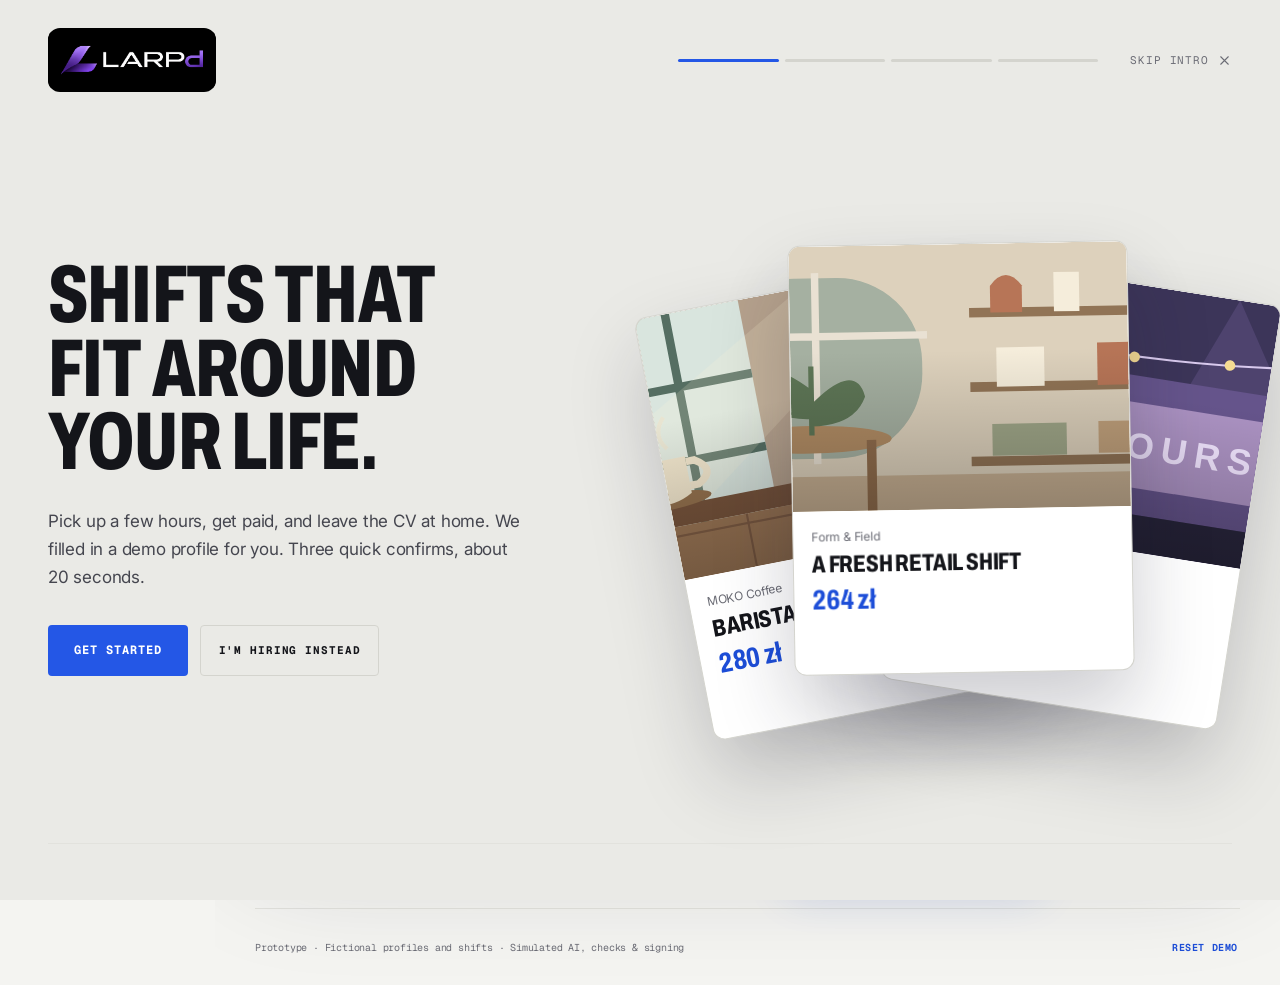
==== commit 87a4bd63: "Merge eee03bc6739c183a01bad9e216747cc48f9ab721 into 911da5847e7ee4235ba14603ed99725f87bc807b" ====
--- a/Jobex-prototype.html
+++ b/Jobex-prototype.html
@@ -9,7 +9,7 @@
 :root{--muted:#686374;--purple:#6340d5}html{scroll-padding-bottom:100px}button,input,select,textarea,summary{scroll-margin:90px 0 110px}button:focus-visible,summary:focus-visible,input:focus-visible,select:focus-visible,textarea:focus-visible{outline:3px solid #5130ae;outline-offset:3px}.panel-note,.duration,.mini-label,.tag,.company,.meta,.swipe-hint{font-size:12px;color:#686374}.eyebrow{font-size:11px}.button,.chip{min-height:44px}.text-button{min-height:36px;padding:8px 2px}.save-btn,.close{width:44px;height:44px}.switch{min-width:44px;min-height:28px}.identity small{max-width:128px;line-height:1.4;overflow-wrap:anywhere}.skip-link{position:fixed;top:-100px;left:15px;background:white;color:#32205d;padding:14px;z-index:30;border:2px solid var(--purple)}.skip-link:focus{top:10px}.search-tools{display:flex;gap:12px;align-items:end;margin-bottom:22px;flex-wrap:wrap}.search-tools>div:first-child{flex:1;min-width:200px}.search-tools label{display:block;font-size:12px;font-weight:600;margin-bottom:7px}.search-tools select{min-height:44px}.job-title h2{overflow-wrap:anywhere}.larp-goal{margin-top:18px}.larp-goal small{color:#686374}.lore-level{line-height:1.5}.nav button,.mobile-nav button{color:#686374}.toast{max-width:min(90vw,460px);line-height:1.6}.mobile-nav{padding-bottom:env(safe-area-inset-bottom)}@media(max-width:720px){input,textarea,select{font-size:16px}.toast{bottom:calc(88px + env(safe-area-inset-bottom))}.mobile-nav button{min-height:58px;min-width:44px}main{padding-bottom:calc(110px + env(safe-area-inset-bottom))}.search-tools>div{width:100%}.search-tools>.button{flex:1}.heading{flex-wrap:wrap}.job-title h2{font-size:24px}.discovery>aside{grid-template-columns:1fr}.lore-title-list button{min-height:44px}dialog{padding:20px;max-height:85dvh}.story{min-height:440px}.story .story-title{font-size:42px}}@media(prefers-reduced-motion:reduce){*,*:before,*:after{animation:none!important;transition:none!important;scroll-behavior:auto!important}}
 .search-disclosure{margin:0 0 20px;border:1px solid var(--border);border-radius:12px;background:white;padding:12px 16px}.search-disclosure summary{cursor:pointer;min-height:24px;font-weight:600;font-size:13px}.search-disclosure .search-tools{margin:16px 0 0}
 .payday-hero{background:#152f30;color:#fff;padding:30px;border-radius:22px;margin-bottom:24px;display:grid;grid-template-columns:1fr auto;gap:24px;align-items:center}.payday-hero .eyebrow{color:#b8edc5}.payday-hero h1{font-size:43px;max-width:550px}.payday-hero p{color:#c2d9d2;max-width:560px}.payday-orbit{width:155px;height:155px;border:1px solid #94c5af66;border-radius:50%;display:grid;place-content:center;text-align:center;background:radial-gradient(circle,#c2f5cd15,transparent)}.payday-orbit b{font-size:36px;color:#d8fa83}.payday-orbit small{font-size:10px;letter-spacing:1px;margin-top:8px}.payday-grid{display:grid;grid-template-columns:300px 1fr;gap:24px;align-items:start}.payday-controls{position:sticky;top:20px}.payday-stats{display:grid;grid-template-columns:repeat(3,1fr);gap:10px;margin:18px 0}.payday-stats>div{background:#f4f7f5;padding:16px;border-radius:12px}.payday-stats b{display:block;font-size:23px}.payday-stats small{display:block;color:var(--muted);font-size:11px;margin-top:5px}.payday-row{display:grid;grid-template-columns:1fr auto;gap:14px;padding:18px 0;border-bottom:1px solid var(--border)}.payday-row:last-child{border-bottom:0}.payday-row>.badge,.payday-row>.button{align-self:center}.payday-orbit small{font-size:9px;letter-spacing:.5px}.payday-row h3{margin:0 0 8px}.payday-row p{margin:0;font-size:12px;color:var(--muted)}.payday-row .row-actions{margin-top:12px}.payday-date{font-size:11px;font-weight:750;letter-spacing:1px;color:#326354;margin-top:24px}.payday-note{background:#f0f5ef;border:1px solid #d5e3d1;border-radius:12px;padding:15px;font-size:12px;line-height:1.6}.payday-empty{padding:25px;text-align:center;border:1px dashed #c6d6cd;border-radius:12px;color:#5a7065}.mobile-nav{overflow-x:auto;justify-content:space-around}.mobile-nav button{flex:1;white-space:nowrap}@media(max-width:900px){.payday-grid{grid-template-columns:1fr}.payday-controls{position:static}}@media(max-width:720px){.payday-hero{padding:24px;grid-template-columns:1fr}.payday-hero h1{font-size:34px}.payday-orbit{display:none}.payday-stats>div{padding:12px}.payday-stats b{font-size:20px}.mobile-nav button{font-size:8px;padding-left:4px;padding-right:4px;min-width:48px}.payday-row{grid-template-columns:1fr}.payday-row>.badge{justify-self:start}}
-.goal-story-ring{position:relative;width:180px;height:180px;margin:20px auto;color:#d8fa83}.story.lime .goal-story-ring{color:#27523a}.goal-story-ring svg{width:100%;height:100%;display:block}.goal-story-ring>div{position:absolute;inset:0;display:flex;align-items:center;justify-content:center;flex-direction:column}.goal-story-ring b{font-size:clamp(21px,5vw,32px);letter-spacing:-1px;max-width:145px;overflow-wrap:anywhere;text-align:center}.goal-story-ring small{font-size:8px;letter-spacing:1px;margin-top:7px}.goal-story-label{text-align:center}.goal-story-label>b{font-size:18px}.goal-story-label p{margin:8px 0}.goal-story-label small{font-size:8px;letter-spacing:1px}/* Compact 9:16 story preview: sized like a share card rather than a full page. */.story{width:min(240px,100%);max-width:none;min-height:0;aspect-ratio:9/16;margin:12px auto;padding:14px;border-radius:18px}.story .story-title{font-size:30px;line-height:.92;letter-spacing:-2px;margin:10px 0 6px}.story small{font-size:7px;letter-spacing:1.4px}.story p{font-size:9px;line-height:1.35;margin:5px 0}.story .story-bottom{padding-top:9px;align-items:flex-end;gap:8px}.goal-story-ring{width:112px;height:112px;margin:6px auto}.goal-story-ring b{font-size:19px;max-width:90px;letter-spacing:-.5px}.goal-story-ring small{font-size:6px;letter-spacing:.7px;margin-top:3px}.goal-story-label>b{font-size:12px}.goal-story-label p{margin:3px 0}.goal-story-label small{font-size:6px;letter-spacing:.7px}.goal-story-label p:last-child{font-size:7px!important;line-height:1.25!important;margin-top:4px!important}@media(max-width:720px){.story{min-height:0}}.brand-lockup{overflow:hidden;border-radius:12px;background:#000;flex-shrink:0}.brand-logo-image{display:block;width:168px;height:74px;background:#000 url("assets/larpd-logo.png") center 42%/97% auto no-repeat}.mobile-brand.brand-lockup{display:none}.mobile-brand .brand-logo-image{width:105px;height:46px}@media(max-width:720px){.mobile-brand.brand-lockup{display:flex}.sidebar .brand-logo-image{display:none}}</style><style id="night-theme">
+.goal-story-ring{position:relative;width:180px;height:180px;margin:20px auto;color:#d8fa83}.story.lime .goal-story-ring{color:#27523a}.goal-story-ring svg{width:100%;height:100%;display:block}.goal-story-ring>div{position:absolute;inset:0;display:flex;align-items:center;justify-content:center;flex-direction:column}.goal-story-ring b{font-size:clamp(21px,5vw,32px);letter-spacing:-1px;max-width:145px;overflow-wrap:anywhere;text-align:center}.goal-story-ring small{font-size:8px;letter-spacing:1px;margin-top:7px}.goal-story-label{text-align:center}.goal-story-label>b{font-size:18px}.goal-story-label p{margin:8px 0}.goal-story-label small{font-size:8px;letter-spacing:1px}/* Compact 9:16 story preview: sized like a share card rather than a full page. */.story{width:min(240px,100%);max-width:none;min-height:0;aspect-ratio:9/16;margin:12px auto;padding:14px;border-radius:18px}.story .story-title{font-size:30px;line-height:.92;letter-spacing:-2px;margin:10px 0 6px}.story small{font-size:7px;letter-spacing:1.4px}.story p{font-size:9px;line-height:1.35;margin:5px 0}.story .story-bottom{padding-top:9px;align-items:flex-end;gap:8px}.goal-story-ring{width:112px;height:112px;margin:6px auto}.goal-story-ring b{font-size:19px;max-width:90px;letter-spacing:-.5px}.goal-story-ring small{font-size:6px;letter-spacing:.7px;margin-top:3px}.goal-story-label>b{font-size:12px}.goal-story-label p{margin:3px 0}.goal-story-label small{font-size:6px;letter-spacing:.7px}.goal-story-label p:last-child{font-size:7px!important;line-height:1.25!important;margin-top:4px!important}@media(max-width:720px){.story{min-height:0}}.brand-lockup{overflow:hidden;border-radius:12px;background:#000;flex-shrink:0}.brand-logo-image{display:block;width:168px;height:64px;background:#000 url("assets/larpd-logo-new.png") center/contain no-repeat}.mobile-brand.brand-lockup{display:none}.mobile-brand .brand-logo-image{width:105px;height:40px}@media(max-width:720px){.mobile-brand.brand-lockup{display:flex}.sidebar .brand-logo-image{display:none}}</style><style id="night-theme">
 /* Night theme: dark editorial look (Archivo display, Geist Mono labels, hairline borders). Overrides the original light palette. */
 :root{--bg:#0e0f12;--bg-deep:#0a0b0d;--surface:#16171b;--surface-2:#1e1f24;--white:var(--surface);--ink:#f2f1ee;--soft:#b4b3ba;--muted:#8f8e97;--border:#24252b;--line:#2f3037;--line-strong:#55565e;--accent:#2f62f0;--accent-text:#7ea3ff;--on-accent:#fff;--on-ink:#0b0b0c;--tint:#151a2b;--tint-line:#27324f;--purple:var(--accent-text);--pale:var(--tint);--lime:var(--accent);--green:#9ad6a4;--success-bg:#12251a;--warn:#f2c47c;--warn-bg:#2a2112;--danger:#ff7070;--danger-text:#ff9a9a;--danger-bg:#3a1f22;--sh:#0008;--sh-strong:#000c;--radius:12px;--display:Archivo,'Inter',system-ui,sans-serif;--mono:'Geist Mono',ui-monospace,SFMono-Regular,Menlo,Consolas,monospace;color-scheme:dark}
 :root[data-theme=light]{--bg:#f4f4f1;--bg-deep:#eaeae6;--surface:#fff;--surface-2:#efefec;--ink:#14151a;--soft:#45464f;--muted:#6b6c75;--border:#e2e2dd;--line:#d4d4ce;--line-strong:#a9a9a2;--accent:#2457e6;--accent-text:#1d4ed8;--on-accent:#fff;--on-ink:#fff;--tint:#eaf0ff;--tint-line:#c9d6fb;--green:#1f7a45;--success-bg:#e3f3e8;--warn:#8a5a00;--warn-bg:#fbf0d9;--danger:#d93838;--danger-text:#b42323;--danger-bg:#fde7e7;--sh:#1a1d2e1f;--sh-strong:#1a1d2e38;color-scheme:light}
@@ -255,6 +255,42 @@
 @keyframes notice-timer{to{transform:scaleX(0)}}
 @media(max-width:720px){#notices{right:16px;bottom:calc(88px + env(safe-area-inset-bottom))}}
 @media(prefers-reduced-motion:reduce){.notice,.notice.out{animation:none}.notice-timer{animation-duration:12s}}
+</style>
+<style id="phone">
+/* Phone overrides only: keep desktop and the assistant integration independent. */
+@media (max-width:720px){
+ /* Draw the decoration: iOS renders the Unicode asterisk as an opaque emoji. */
+ .larp-hero::after{content:"";width:180px;height:180px;top:16px;right:-30px;font-size:0;background:#d8fa83;opacity:.08;clip-path:polygon(42% 0,58% 0,58% 30%,79% 9%,91% 21%,70% 42%,100% 42%,100% 58%,70% 58%,91% 79%,79% 91%,58% 70%,58% 100%,42% 100%,42% 70%,21% 91%,9% 79%,30% 58%,0 58%,0 42%,30% 42%,9% 21%,21% 9%,42% 30%);pointer-events:none}
+ header{height:auto;min-height:112px;padding:10px 16px;display:grid;grid-template-columns:1fr auto;gap:8px}
+ header .mobile-brand{grid-column:1;grid-row:1;justify-self:start}
+ header .top-actions{display:contents}
+ header .role-toggle{grid-column:1;grid-row:2;width:max-content;max-width:100%}
+ header .role-toggle button{white-space:nowrap;padding:9px 12px;min-height:40px}
+ header .theme-toggle{grid-column:2;grid-row:1;min-width:44px;min-height:44px;margin-right:50px}
+ header .reset-top{grid-column:2;grid-row:1;justify-self:end;min-width:44px;min-height:44px}
+ main{padding:22px 16px calc(102px + env(safe-area-inset-bottom))}
+ .mobile-nav{display:grid;grid-template-columns:repeat(7,minmax(0,1fr));gap:0;padding:8px 3px max(8px,env(safe-area-inset-bottom))}
+ .mobile-nav button{min-width:0;min-height:48px;padding:4px 1px;font-size:8px;letter-spacing:0;gap:5px}
+ .mobile-nav .icon{width:20px;height:20px}
+ .heading{flex-wrap:wrap}.heading>div{min-width:0}.heading h1{font-size:30px}
+ .discovery>aside{grid-template-columns:1fr}.job-title{flex-wrap:wrap}.job-title>div{min-width:0}.job-title h2{overflow-wrap:anywhere}
+ .card-content{padding:20px 16px}.job-info{gap:10px}.job-info>div+div{padding-left:10px}
+ .scene-caption{max-width:calc(100% - 36px);overflow-wrap:anywhere}
+ #onboard{background:var(--bg);overscroll-behavior:contain}
+ .ob-shell{padding:16px 18px max(24px,env(safe-area-inset-bottom));min-height:100dvh}
+ .ob-top{gap:12px;justify-content:space-between}.ob-top .brand-logo-image{width:126px;height:56px}.ob-skip{min-height:44px;white-space:nowrap}
+ .ob-body{padding:28px 0;gap:24px;min-width:0}.ob-body>*{min-width:0}
+ #onboard h1{font-size:clamp(40px,11.5vw,50px);line-height:.98;max-width:100%;margin-bottom:20px}
+ .ob-lead{font-size:15px;margin-bottom:22px}.ob-actions{display:grid;grid-template-columns:1fr}.ob-actions .button{width:100%;min-height:48px}
+ .ob-visual{overflow:hidden;padding:16px 0}.ob-fan{width:180px;height:250px}.ob-mini.m0{transform:translate(-52px,16px) rotate(-9deg)}.ob-mini.m1{transform:translate(52px,16px) rotate(9deg)}.ob-fan:hover .m0{transform:translate(-52px,16px) rotate(-9deg)}.ob-fan:hover .m1{transform:translate(52px,16px) rotate(9deg)}.ob-fan:hover .m2{transform:translate(0,-10px) rotate(-1deg)}
+ .ob-mini-body{padding:12px}.ob-mini-body b{font-size:19px}.ob-grid2{grid-template-columns:1fr;gap:0}.ob-label{margin-top:18px}.ob-input{font-size:16px}.ob-profile{padding:22px}.ob-profile h2{font-size:36px}.ob-row{gap:12px}.ob-row strong{font-size:25px}.ob-foot{gap:12px}.ob-foot .ob-cta{padding:14px 16px}
+ #notices{left:12px;right:12px;width:auto;bottom:calc(86px + env(safe-area-inset-bottom));max-height:calc(100dvh - 220px);overflow-y:auto;overscroll-behavior:contain;pointer-events:auto}
+ .notice{grid-template-columns:28px minmax(0,1fr) 44px;gap:8px;padding:12px 8px 14px 12px;flex-shrink:0}.notice-mark{width:28px;height:28px}.notice-close{width:44px;height:44px;display:grid;place-items:center}.notice-from{flex-wrap:wrap;gap:4px}.notice h3,.notice-body p{overflow-wrap:anywhere}.notice-actions .button{min-height:44px}
+ dialog{width:calc(100% - 24px);max-width:calc(100% - 24px);max-height:calc(100dvh - 32px);padding:20px;overflow-y:auto}dialog h2{overflow-wrap:anywhere}.close{min-width:44px;min-height:44px}
+ .larp-hero{padding:24px 20px}.larp-hero h1{font-size:34px;overflow-wrap:anywhere}.profile-grid{min-width:0}.profile-grid>*{min-width:0}.request-row>div{min-width:0}.request-row p{overflow-wrap:anywhere}.request-row>.button{width:100%}
+ .rating-buttons{gap:8px;flex-wrap:nowrap}.rating-buttons button{flex:1;min-width:0;max-width:52px;min-height:52px}.rating-celebration{padding:8px 0}.rating-celebration h2{font-size:27px}
+ .toast{width:calc(100% - 24px);bottom:calc(88px + env(safe-area-inset-bottom));text-align:center}
+}
 </style></head><body><a class="skip-link" href="#main">Skip to main content</a><div class="app-shell"><aside class="sidebar"><div class="logo brand-lockup"><span class="brand-logo-image" role="img" aria-label="LARPd"></span></div><div class="side-label" id="sideLabel">YOUR WORK, YOUR WAY</div><nav class="nav" id="nav" aria-label="Primary navigation"></nav><div class="side-note"><span style="color:var(--purple)">✦</span><strong>A little less searching.<br>A lot more doing.</strong><p>Good opportunities should fit around your life.</p></div><div class="identity"><div class="avatar" id="identityAvatar">AK</div><div><b id="identityName">Alex Kowalski</b><small id="identitySub">Student · Warsaw</small></div></div></aside><section class="workspace"><header><div class="breadcrumb">Your workspace <span style="margin:0 10px">/</span> <b id="crumb">Discover</b></div><div class="logo brand-lockup mobile-brand"><span class="brand-logo-image" role="img" aria-label="LARPd"></span></div><div class="top-actions"><span class="live-label">INTERACTIVE DEMO</span><div class="role-toggle" aria-label="Choose demo role"><button id="workerRole" onclick="setRole('worker')">I'm looking for work</button><button id="employerRole" onclick="setRole('employer')">I'm hiring</button></div><button class="button light small theme-toggle" id="themeToggle" onclick="toggleTheme()"></button><button class="button light small reset-top" id="topReset" aria-label="Reset demo to starting state" onclick="resetDialog()"><svg class="icon" viewBox="0 0 24 24" aria-hidden="true"><path d="M20 7V2l-4 4 M20 7a9 9 0 1 0 1 8"/></svg><span class="reset-label">Reset</span></button></div></header><main id="main" tabindex="-1"></main></section></div><nav id="mobileNav" class="mobile-nav" aria-label="Mobile navigation"></nav><dialog id="modal"></dialog><div id="toast" class="toast" role="status" aria-live="polite" aria-atomic="true" hidden></div>
 <script>
 const I={spark:'M12 3l2.4 6.6L21 12l-6.6 2.4L12 21l-2.4-6.6L3 12l6.6-2.4L12 3z',cards:'M5 5h14v16H5z M8 2h14v16',heart:'M20.8 4.6a5.5 5.5 0 0 0-7.8 0L12 5.7l-1.1-1.1a5.5 5.5 0 0 0-7.8 7.8L12 21l8.8-8.6a5.5 5.5 0 0 0 0-7.8z',calendar:'M4 5h16v16H4z M4 10h16 M8 2v6 M16 2v6',user:'M16 7a4 4 0 1 1-8 0 4 4 0 0 1 8 0 M4 22v-3a8 8 0 0 1 16 0v3',pin:'M19 9c0 5-7 12-7 12S5 14 5 9a7 7 0 1 1 14 0z M14 9a2 2 0 1 1-4 0 2 2 0 0 1 4 0',clock:'M21 12a9 9 0 1 1-18 0 9 9 0 0 1 18 0 M12 6v6l4 2',check:'M5 12l4 4L19 6',close:'M6 6l12 12 M18 6L6 18',bookmark:'M6 3h12v18l-6-4-6 4z',arrow:'M4 12h16 M14 6l6 6-6 6',back:'M20 12H4 M10 6l-6 6 6 6',sliders:'M3 6h18 M3 12h18 M3 18h18 M8 3v6 M16 9v6 M10 15v6',chat:'M3 4h18v13H8l-5 4z',briefcase:'M3 7h18v14H3z M8 7V3h8v4 M3 12h18 M10 12v3h4v-3',chart:'M4 3v18h18 M8 16v-4 M13 16V8 M18 16V5',plus:'M12 4v16 M4 12h16',shield:'M12 2l8 4v6c0 5-8 10-8 10S4 17 4 12V6z M8 11l3 3 5-5',coffee:'M4 8h13v8a5 5 0 0 1-5 5H9a5 5 0 0 1-5-5z M17 8h2a3 3 0 1 1 0 6h-2 M7 2v3 M12 2v3',refresh:'M20 7V2l-4 4 M20 7a9 9 0 1 0 1 8'};function icon(n){return `<svg class="icon" viewBox="0 0 24 24" aria-hidden="true"><path d="${I[n]||I.spark}"/></svg>`}function esc(s){return String(s??'').replace(/[&<>"']/g,c=>({'&':'&amp;','<':'&lt;','>':'&gt;','"':'&quot;',"'":'&#39;'}[c]))}
